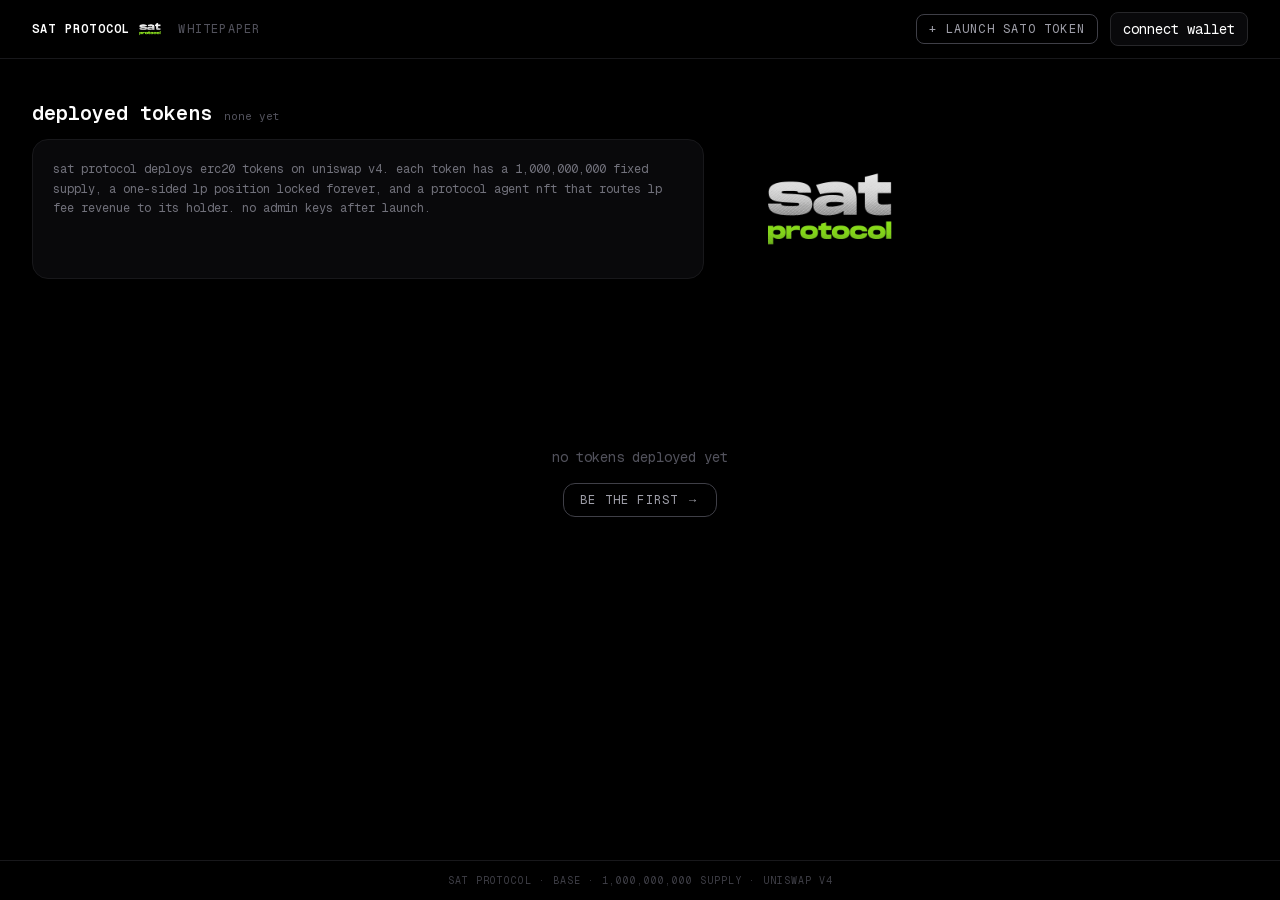
==== index.html @ d6f8514b "intialize repo" ====
<!DOCTYPE html><html lang="en" class="geist_a71539c9-module__T19VSG__variable geist_mono_8d43a2aa-module__8Li5zG__variable antialiased"><head><meta charSet="utf-8"/><meta name="viewport" content="width=device-width, initial-scale=1"/><link rel="preload" href="/_next/static/media/797e433ab948586e-s.p.09zddjkbdep5a.woff2" as="font" crossorigin="" type="font/woff2"/><link rel="preload" href="/_next/static/media/caa3a2e1cccd8315-s.p.09~u27dqhyhd6.woff2" as="font" crossorigin="" type="font/woff2"/><link rel="preload" as="image" href="/logo.png"/><link rel="stylesheet" href="/_next/static/chunks/00cr-03pfmx8_.css" data-precedence="next"/><link rel="preload" as="script" fetchPriority="low" href="/_next/static/chunks/0d5obh_jtdov6.js"/><script src="/_next/static/chunks/10fi09my9mp_..js" async=""></script><script src="/_next/static/chunks/0097qk6hpc7zs.js" async=""></script><script src="/_next/static/chunks/0xnfchwvkl~uw.js" async=""></script><script src="/_next/static/chunks/0l.kx8mk.-zxi.js" async=""></script><script src="/_next/static/chunks/turbopack-0c70luie7-__b.js" async=""></script><script src="/_next/static/chunks/00knzl12jo7r2.js" async=""></script><script src="/_next/static/chunks/0ihd4t7d.6x~3.js" async=""></script><script src="/_next/static/chunks/148ae4cjba01u.js" async=""></script><script src="/_next/static/chunks/0r4pxdzy2ql_x.js" async=""></script><script src="/_next/static/chunks/16qd167umziww.js" async=""></script><script src="/_next/static/chunks/0urlgjj7appyq.js" async=""></script><script src="/_next/static/chunks/14dokw5ca038z.js" async=""></script><script src="/_next/static/chunks/0jt8v4dzic.~~.js" async=""></script><script src="/_next/static/chunks/0upo-z4tytvgp.js" async=""></script><script src="/_next/static/chunks/03sc2y78o_.57.js" async=""></script><script src="/_next/static/chunks/17jozh~a58ubb.js" async=""></script><script src="/_next/static/chunks/0i6aqolishiix.js" async=""></script><meta name="next-size-adjust" content=""/><title>Sat Protocol</title><meta name="description" content="deploy sato tokens · Base"/><meta property="og:title" content="Sat Protocol"/><meta property="og:description" content="deploy sato tokens · Base"/><meta property="og:image" content="http://localhost:3000/banner.jpg"/><meta property="og:image:width" content="1270"/><meta property="og:image:height" content="630"/><meta name="twitter:card" content="summary_large_image"/><meta name="twitter:title" content="Sat Protocol"/><meta name="twitter:description" content="deploy sato tokens · Base"/><meta name="twitter:image" content="http://localhost:3000/banner.jpg"/><script src="/_next/static/chunks/03~yq9q893hmn.js" noModule=""></script></head><body class="min-h-full flex flex-col"><div hidden=""><!--$--><!--/$--></div><div data-rk=""><style>[data-rk]{--rk-blurs-modalOverlay:blur(0px);--rk-fonts-body:-apple-system, BlinkMacSystemFont, "Segoe UI", Roboto, Helvetica, Arial, sans-serif, "Apple Color Emoji", "Segoe UI Emoji", "Segoe UI Symbol";--rk-radii-actionButton:10px;--rk-radii-connectButton:8px;--rk-radii-menuButton:8px;--rk-radii-modal:16px;--rk-radii-modalMobile:18px;--rk-colors-accentColor:#fff;--rk-colors-accentColorForeground:#000;--rk-colors-actionButtonBorder:rgba(255, 255, 255, 0.04);--rk-colors-actionButtonBorderMobile:rgba(255, 255, 255, 0.08);--rk-colors-actionButtonSecondaryBackground:rgba(255, 255, 255, 0.08);--rk-colors-closeButton:rgba(224, 232, 255, 0.6);--rk-colors-closeButtonBackground:rgba(255, 255, 255, 0.08);--rk-colors-connectButtonBackground:#1A1B1F;--rk-colors-connectButtonBackgroundError:#FF494A;--rk-colors-connectButtonInnerBackground:linear-gradient(0deg, rgba(255, 255, 255, 0.075), rgba(255, 255, 255, 0.15));--rk-colors-connectButtonText:#FFF;--rk-colors-connectButtonTextError:#FFF;--rk-colors-connectionIndicator:#30E000;--rk-colors-downloadBottomCardBackground:linear-gradient(126deg, rgba(0, 0, 0, 0) 9.49%, rgba(120, 120, 120, 0.2) 71.04%), #1A1B1F;--rk-colors-downloadTopCardBackground:linear-gradient(126deg, rgba(120, 120, 120, 0.2) 9.49%, rgba(0, 0, 0, 0) 71.04%), #1A1B1F;--rk-colors-error:#FF494A;--rk-colors-generalBorder:rgba(255, 255, 255, 0.08);--rk-colors-generalBorderDim:rgba(255, 255, 255, 0.04);--rk-colors-menuItemBackground:rgba(224, 232, 255, 0.1);--rk-colors-modalBackdrop:rgba(0, 0, 0, 0.5);--rk-colors-modalBackground:#1A1B1F;--rk-colors-modalBorder:rgba(255, 255, 255, 0.08);--rk-colors-modalText:#FFF;--rk-colors-modalTextDim:rgba(224, 232, 255, 0.3);--rk-colors-modalTextSecondary:rgba(255, 255, 255, 0.6);--rk-colors-profileAction:rgba(224, 232, 255, 0.1);--rk-colors-profileActionHover:rgba(224, 232, 255, 0.2);--rk-colors-profileForeground:rgba(224, 232, 255, 0.05);--rk-colors-selectedOptionBorder:rgba(224, 232, 255, 0.1);--rk-colors-standby:#FFD641;--rk-shadows-connectButton:0px 4px 12px rgba(0, 0, 0, 0.1);--rk-shadows-dialog:0px 8px 32px rgba(0, 0, 0, 0.32);--rk-shadows-profileDetailsAction:0px 2px 6px rgba(37, 41, 46, 0.04);--rk-shadows-selectedOption:0px 2px 6px rgba(0, 0, 0, 0.24);--rk-shadows-selectedWallet:0px 2px 6px rgba(0, 0, 0, 0.24);--rk-shadows-walletLogo:0px 2px 16px rgba(0, 0, 0, 0.16);}</style><header class="sticky top-0 z-40 border-b border-zinc-900 bg-black/80 backdrop-blur"><div class="mx-auto flex w-full max-w-[1400px] items-center justify-between gap-4 py-3 px-4 sm:px-8"><div class="flex items-center gap-4"><a class="flex items-center gap-2 group" href="/"><span class="font-mono text-xs font-semibold tracking-widest text-white uppercase">Sat Protocol</span><img alt="" width="24" height="24" decoding="async" data-nimg="1" class="rounded-sm" style="color:transparent" src="/logo.png"/></a><a class="font-mono text-xs uppercase tracking-widest text-zinc-600 hover:text-zinc-300 transition-colors hidden sm:block" href="/whitepaper/">whitepaper</a></div><div class="flex items-center gap-3"><a class="font-mono text-xs uppercase tracking-widest border border-zinc-700 px-3 py-1.5 rounded-lg hover:border-zinc-500 hover:text-white text-zinc-400 transition-colors hidden sm:block" href="/launch/">+ launch sato token</a><div class="hidden sm:block"><div class="shrink-0" aria-hidden="true" style="opacity:0;pointer-events:none;user-select:none"><button type="button" class="border border-zinc-800 bg-zinc-950 hover:bg-zinc-900 text-sm font-mono px-3 py-1.5 rounded-lg transition-colors cursor-pointer">connect wallet</button></div></div></div></div></header><main class="flex-1 pb-20 sm:pb-10"><div class="max-w-[1400px] mx-auto px-4 sm:px-8 py-10"><div class="mb-10"><div class="flex items-baseline gap-3 mb-3"><h1 class="font-mono text-xl text-white font-semibold">deployed tokens</h1><span class="font-mono text-[11px] text-zinc-600">none yet</span></div><div class="flex items-stretch gap-6"><div class="border border-zinc-900 rounded-2xl bg-zinc-950 p-5 max-w-2xl flex-1"><p class="font-mono text-xs text-zinc-500 leading-relaxed">sat protocol deploys erc20 tokens on uniswap v4. each token has a 1,000,000,000 fixed supply, a one-sided lp position locked forever, and a protocol agent nft that routes lp fee revenue to its holder. no admin keys after launch.</p></div><div class="hidden sm:flex items-center justify-center px-8"><img alt="Sat Protocol" loading="lazy" width="140" height="140" decoding="async" data-nimg="1" class="rounded-xl opacity-90" style="color:transparent" src="/logo.png"/></div></div></div><div class="flex flex-col items-center justify-center py-32 gap-4"><p class="font-mono text-zinc-600 text-sm">no tokens deployed yet</p><a class="font-mono text-xs uppercase tracking-widest border border-zinc-700 px-4 py-2 rounded-xl hover:border-zinc-500 text-zinc-400 hover:text-white transition-colors" href="/launch/">be the first →</a></div></div><!--$--><!--/$--></main><footer class="hidden sm:block fixed bottom-0 inset-x-0 z-40 border-t border-zinc-900 bg-black/80 backdrop-blur py-3 text-center"><p class="font-mono text-[10px] text-zinc-700 uppercase tracking-widest">Sat Protocol<!-- --> · <!-- -->Base<!-- --> · 1,000,000,000 supply · uniswap v4</p></footer><div class="sm:hidden fixed bottom-0 inset-x-0 z-40 border-t border-zinc-900 bg-black/90 backdrop-blur px-4 py-3 flex items-center gap-3"><a class="flex-1 text-center font-mono text-xs uppercase tracking-widest border border-zinc-700 px-3 py-2.5 rounded-xl hover:border-zinc-500 text-zinc-400 hover:text-white transition-colors" href="/launch/">+ launch sato token</a><div class="shrink-0"><div class="shrink-0" aria-hidden="true" style="opacity:0;pointer-events:none;user-select:none"><button type="button" class="border border-zinc-800 bg-zinc-950 hover:bg-zinc-900 text-sm font-mono px-3 py-1.5 rounded-lg transition-colors cursor-pointer">connect wallet</button></div></div></div></div><script src="/_next/static/chunks/0d5obh_jtdov6.js" id="_R_" async=""></script><script>(self.__next_f=self.__next_f||[]).push([0])</script><script>self.__next_f.push([1,"1:\"$Sreact.fragment\"\n2:I[29282,[\"/_next/static/chunks/00knzl12jo7r2.js\",\"/_next/static/chunks/0ihd4t7d.6x~3.js\",\"/_next/static/chunks/148ae4cjba01u.js\",\"/_next/static/chunks/0r4pxdzy2ql_x.js\",\"/_next/static/chunks/16qd167umziww.js\",\"/_next/static/chunks/0urlgjj7appyq.js\",\"/_next/static/chunks/14dokw5ca038z.js\",\"/_next/static/chunks/0jt8v4dzic.~~.js\",\"/_next/static/chunks/0upo-z4tytvgp.js\",\"/_next/static/chunks/03sc2y78o_.57.js\",\"/_next/static/chunks/17jozh~a58ubb.js\"],\"Providers\"]\n3:I[981218,[\"/_next/static/chunks/00knzl12jo7r2.js\",\"/_next/static/chunks/0ihd4t7d.6x~3.js\",\"/_next/static/chunks/148ae4cjba01u.js\",\"/_next/static/chunks/0r4pxdzy2ql_x.js\",\"/_next/static/chunks/16qd167umziww.js\",\"/_next/static/chunks/0urlgjj7appyq.js\",\"/_next/static/chunks/14dokw5ca038z.js\",\"/_next/static/chunks/0jt8v4dzic.~~.js\",\"/_next/static/chunks/0upo-z4tytvgp.js\",\"/_next/static/chunks/03sc2y78o_.57.js\",\"/_next/static/chunks/17jozh~a58ubb.js\"],\"\"]\n4:I[757919,[\"/_next/static/chunks/00knzl12jo7r2.js\",\"/_next/static/chunks/0ihd4t7d.6x~3.js\",\"/_next/static/chunks/148ae4cjba01u.js\",\"/_next/static/chunks/0r4pxdzy2ql_x.js\",\"/_next/static/chunks/16qd167umziww.js\",\"/_next/static/chunks/0urlgjj7appyq.js\",\"/_next/static/chunks/14dokw5ca038z.js\",\"/_next/static/chunks/0jt8v4dzic.~~.js\",\"/_next/static/chunks/0upo-z4tytvgp.js\",\"/_next/static/chunks/03sc2y78o_.57.js\",\"/_next/static/chunks/17jozh~a58ubb.js\"],\"Image\"]\n5:I[174914,[\"/_next/static/chunks/00knzl12jo7r2.js\",\"/_next/static/chunks/0ihd4t7d.6x~3.js\",\"/_next/static/chunks/148ae4cjba01u.js\",\"/_next/static/chunks/0r4pxdzy2ql_x.js\",\"/_next/static/chunks/16qd167umziww.js\",\"/_next/static/chunks/0urlgjj7appyq.js\",\"/_next/static/chunks/14dokw5ca038z.js\",\"/_next/static/chunks/0jt8v4dzic.~~.js\",\"/_next/static/chunks/0upo-z4tytvgp.js\",\"/_next/static/chunks/03sc2y78o_.57.js\",\"/_next/static/chunks/17jozh~a58ubb.js\"],\"default\"]\n6:I[238112,[\"/_next/static/chunks/00knzl12jo7r2.js\",\"/_next/static/chunks/0ihd4t7d.6x~3.js\",\"/_next/static/chunks/148ae4cjba01u.js\",\"/_next/static/chunks/0r4pxdzy2ql_x.js\",\"/_next/static/chunks/16qd167umziww.js\",\"/_next/static/chunks/0urlgjj7appyq.js\",\"/_next/static/chunks/14dokw5ca038z.js\",\"/_next/static/chunks/0jt8v4dzic.~~.js\",\"/_next/static/chunks/0upo-z4tytvgp.js\",\"/_next/static/chunks/03sc2y78o_.57.js\",\"/_next/static/chunks/17jozh~a58ubb.js\"],\"default\"]\n7:I[599517,[\"/_next/static/chunks/00knzl12jo7r2.js\",\"/_next/static/chunks/0ihd4t7d.6x~3.js\",\"/_next/static/chunks/148ae4cjba01u.js\",\"/_next/static/chunks/0r4pxdzy2ql_x.js\",\"/_next/static/chunks/16qd167umziww.js\",\"/_next/static/chunks/0urlgjj7appyq.js\",\"/_next/static/chunks/14dokw5ca038z.js\",\"/_next/static/chunks/0jt8v4dzic.~~.js\",\"/_next/static/chunks/0upo-z4tytvgp.js\",\"/_next/static/chunks/03sc2y78o_.57.js\",\"/_next/static/chunks/17jozh~a58ubb.js\"],\"default\"]\nb:I[940066,[\"/_next/static/chunks/00knzl12jo7r2.js\",\"/_next/static/chunks/0ihd4t7d.6x~3.js\",\"/_next/static/chunks/148ae4cjba01u.js\",\"/_next/static/chunks/0r4pxdzy2ql_x.js\",\"/_next/static/chunks/16qd167umziww.js\",\"/_next/static/chunks/0urlgjj7appyq.js\",\"/_next/static/chunks/14dokw5ca038z.js\",\"/_next/static/chunks/0jt8v4dzic.~~.js\",\"/_next/static/chunks/0upo-z4tytvgp.js\",\"/_next/static/chunks/03sc2y78o_.57.js\",\"/_next/static/chunks/17jozh~a58ubb.js\"],\"default\",1]\n:HL[\"/_next/static/chunks/00cr-03pfmx8_.css\",\"style\"]\n:HL[\"/_next/static/media/797e433ab948586e-s.p.09zddjkbdep5a.woff2\",\"font\",{\"crossOrigin\":\"\",\"type\":\"font/woff2\"}]\n:HL[\"/_next/static/media/caa3a2e1cccd8315-s.p.09~u27dqhyhd6.woff2\",\"font\",{\"crossOrigin\":\"\",\"type\":\"font/woff2\"}]\n"])</script><script>self.__next_f.push([1,"0:{\"P\":null,\"c\":[\"\",\"\"],\"q\":\"\",\"i\":false,\"f\":[[[\"\",{\"children\":[\"__PAGE__\",{}]},\"$undefined\",\"$undefined\",16],[[\"$\",\"$1\",\"c\",{\"children\":[[[\"$\",\"link\",\"0\",{\"rel\":\"stylesheet\",\"href\":\"/_next/static/chunks/00cr-03pfmx8_.css\",\"precedence\":\"next\",\"crossOrigin\":\"$undefined\",\"nonce\":\"$undefined\"}],[\"$\",\"script\",\"script-0\",{\"src\":\"/_next/static/chunks/00knzl12jo7r2.js\",\"async\":true,\"nonce\":\"$undefined\"}],[\"$\",\"script\",\"script-1\",{\"src\":\"/_next/static/chunks/0ihd4t7d.6x~3.js\",\"async\":true,\"nonce\":\"$undefined\"}],[\"$\",\"script\",\"script-2\",{\"src\":\"/_next/static/chunks/148ae4cjba01u.js\",\"async\":true,\"nonce\":\"$undefined\"}],[\"$\",\"script\",\"script-3\",{\"src\":\"/_next/static/chunks/0r4pxdzy2ql_x.js\",\"async\":true,\"nonce\":\"$undefined\"}],[\"$\",\"script\",\"script-4\",{\"src\":\"/_next/static/chunks/16qd167umziww.js\",\"async\":true,\"nonce\":\"$undefined\"}],[\"$\",\"script\",\"script-5\",{\"src\":\"/_next/static/chunks/0urlgjj7appyq.js\",\"async\":true,\"nonce\":\"$undefined\"}],[\"$\",\"script\",\"script-6\",{\"src\":\"/_next/static/chunks/14dokw5ca038z.js\",\"async\":true,\"nonce\":\"$undefined\"}],[\"$\",\"script\",\"script-7\",{\"src\":\"/_next/static/chunks/0jt8v4dzic.~~.js\",\"async\":true,\"nonce\":\"$undefined\"}],[\"$\",\"script\",\"script-8\",{\"src\":\"/_next/static/chunks/0upo-z4tytvgp.js\",\"async\":true,\"nonce\":\"$undefined\"}],[\"$\",\"script\",\"script-9\",{\"src\":\"/_next/static/chunks/03sc2y78o_.57.js\",\"async\":true,\"nonce\":\"$undefined\"}],[\"$\",\"script\",\"script-10\",{\"src\":\"/_next/static/chunks/17jozh~a58ubb.js\",\"async\":true,\"nonce\":\"$undefined\"}]],[\"$\",\"html\",null,{\"lang\":\"en\",\"className\":\"geist_a71539c9-module__T19VSG__variable geist_mono_8d43a2aa-module__8Li5zG__variable antialiased\",\"children\":[\"$\",\"body\",null,{\"className\":\"min-h-full flex flex-col\",\"children\":[\"$\",\"$L2\",null,{\"children\":[[\"$\",\"header\",null,{\"className\":\"sticky top-0 z-40 border-b border-zinc-900 bg-black/80 backdrop-blur\",\"children\":[\"$\",\"div\",null,{\"className\":\"mx-auto flex w-full max-w-[1400px] items-center justify-between gap-4 py-3 px-4 sm:px-8\",\"children\":[[\"$\",\"div\",null,{\"className\":\"flex items-center gap-4\",\"children\":[[\"$\",\"$L3\",null,{\"href\":\"/\",\"className\":\"flex items-center gap-2 group\",\"children\":[[\"$\",\"span\",null,{\"className\":\"font-mono text-xs font-semibold tracking-widest text-white uppercase\",\"children\":\"Sat Protocol\"}],[\"$\",\"$L4\",null,{\"src\":\"/logo.png\",\"alt\":\"\",\"width\":24,\"height\":24,\"priority\":true,\"className\":\"rounded-sm\"}]]}],[\"$\",\"$L3\",null,{\"href\":\"/whitepaper\",\"className\":\"font-mono text-xs uppercase tracking-widest text-zinc-600 hover:text-zinc-300 transition-colors hidden sm:block\",\"children\":\"whitepaper\"}]]}],[\"$\",\"div\",null,{\"className\":\"flex items-center gap-3\",\"children\":[[\"$\",\"$L3\",null,{\"href\":\"/launch\",\"className\":\"font-mono text-xs uppercase tracking-widest border border-zinc-700 px-3 py-1.5 rounded-lg hover:border-zinc-500 hover:text-white text-zinc-400 transition-colors hidden sm:block\",\"children\":\"+ launch sato token\"}],[\"$\",\"div\",null,{\"className\":\"hidden sm:block\",\"children\":[\"$\",\"$L5\",null,{}]}]]}]]}]}],[\"$\",\"main\",null,{\"className\":\"flex-1 pb-20 sm:pb-10\",\"children\":[\"$\",\"$L6\",null,{\"parallelRouterKey\":\"children\",\"error\":\"$undefined\",\"errorStyles\":\"$undefined\",\"errorScripts\":\"$undefined\",\"template\":[\"$\",\"$L7\",null,{}],\"templateStyles\":\"$undefined\",\"templateScripts\":\"$undefined\",\"notFound\":[[[\"$\",\"title\",null,{\"children\":\"404: This page could not be found.\"}],[\"$\",\"div\",null,{\"style\":{\"fontFamily\":\"system-ui,\\\"Segoe UI\\\",Roboto,Helvetica,Arial,sans-serif,\\\"Apple Color Emoji\\\",\\\"Segoe UI Emoji\\\"\",\"height\":\"100vh\",\"textAlign\":\"center\",\"display\":\"flex\",\"flexDirection\":\"column\",\"alignItems\":\"center\",\"justifyContent\":\"center\"},\"children\":[\"$\",\"div\",null,{\"children\":[[\"$\",\"style\",null,{\"dangerouslySetInnerHTML\":{\"__html\":\"body{color:#000;background:#fff;margin:0}.next-error-h1{border-right:1px solid rgba(0,0,0,.3)}@media (prefers-color-scheme:dark){body{color:#fff;background:#000}.next-error-h1{border-right:1px solid rgba(255,255,255,.3)}}\"}}],[\"$\",\"h1\",null,{\"className\":\"next-error-h1\",\"style\":{\"display\":\"inline-block\",\"margin\":\"0 20px 0 0\",\"padding\":\"0 23px 0 0\",\"fontSize\":24,\"fontWeight\":500,\"verticalAlign\":\"top\",\"lineHeight\":\"49px\"},\"children\":404}],[\"$\",\"div\",null,{\"style\":{\"display\":\"inline-block\"},\"children\":[\"$\",\"h2\",null,{\"style\":{\"fontSize\":14,\"fontWeight\":400,\"lineHeight\":\"49px\",\"margin\":0},\"children\":\"This page could not be found.\"}]}]]}]}]],[]],\"forbidden\":\"$undefined\",\"unauthorized\":\"$undefined\"}]}],[\"$\",\"footer\",null,{\"className\":\"hidden sm:block fixed bottom-0 inset-x-0 z-40 border-t border-zinc-900 bg-black/80 backdrop-blur py-3 text-center\",\"children\":[\"$\",\"p\",null,{\"className\":\"font-mono text-[10px] text-zinc-700 uppercase tracking-widest\",\"children\":[\"Sat Protocol\",\" · \",\"Base\",\" · 1,000,000,000 supply · uniswap v4\"]}]}],\"$L8\"]}]}]}]]}],{\"children\":[\"$L9\",{},null,false,null]},null,false,null],\"$La\",false]],\"m\":\"$undefined\",\"G\":[\"$b\",[\"$Lc\"]],\"S\":true,\"h\":null,\"s\":\"$undefined\",\"l\":\"$undefined\",\"p\":\"$undefined\",\"d\":\"$undefined\",\"b\":\"bT8to9umymgxFrHeqk5P-\"}\n"])</script><script>self.__next_f.push([1,"d:I[154507,[\"/_next/static/chunks/00knzl12jo7r2.js\",\"/_next/static/chunks/0ihd4t7d.6x~3.js\",\"/_next/static/chunks/148ae4cjba01u.js\",\"/_next/static/chunks/0r4pxdzy2ql_x.js\",\"/_next/static/chunks/16qd167umziww.js\",\"/_next/static/chunks/0urlgjj7appyq.js\",\"/_next/static/chunks/14dokw5ca038z.js\",\"/_next/static/chunks/0jt8v4dzic.~~.js\",\"/_next/static/chunks/0upo-z4tytvgp.js\",\"/_next/static/chunks/03sc2y78o_.57.js\",\"/_next/static/chunks/17jozh~a58ubb.js\"],\"ClientPageRoot\"]\ne:I[347549,[\"/_next/static/chunks/00knzl12jo7r2.js\",\"/_next/static/chunks/0ihd4t7d.6x~3.js\",\"/_next/static/chunks/148ae4cjba01u.js\",\"/_next/static/chunks/0r4pxdzy2ql_x.js\",\"/_next/static/chunks/16qd167umziww.js\",\"/_next/static/chunks/0urlgjj7appyq.js\",\"/_next/static/chunks/14dokw5ca038z.js\",\"/_next/static/chunks/0jt8v4dzic.~~.js\",\"/_next/static/chunks/0upo-z4tytvgp.js\",\"/_next/static/chunks/03sc2y78o_.57.js\",\"/_next/static/chunks/17jozh~a58ubb.js\",\"/_next/static/chunks/0i6aqolishiix.js\"],\"default\"]\n11:I[17891,[\"/_next/static/chunks/00knzl12jo7r2.js\",\"/_next/static/chunks/0ihd4t7d.6x~3.js\",\"/_next/static/chunks/148ae4cjba01u.js\",\"/_next/static/chunks/0r4pxdzy2ql_x.js\",\"/_next/static/chunks/16qd167umziww.js\",\"/_next/static/chunks/0urlgjj7appyq.js\",\"/_next/static/chunks/14dokw5ca038z.js\",\"/_next/static/chunks/0jt8v4dzic.~~.js\",\"/_next/static/chunks/0upo-z4tytvgp.js\",\"/_next/static/chunks/03sc2y78o_.57.js\",\"/_next/static/chunks/17jozh~a58ubb.js\"],\"OutletBoundary\"]\n12:\"$Sreact.suspense\"\n14:I[17891,[\"/_next/static/chunks/00knzl12jo7r2.js\",\"/_next/static/chunks/0ihd4t7d.6x~3.js\",\"/_next/static/chunks/148ae4cjba01u.js\",\"/_next/static/chunks/0r4pxdzy2ql_x.js\",\"/_next/static/chunks/16qd167umziww.js\",\"/_next/static/chunks/0urlgjj7appyq.js\",\"/_next/static/chunks/14dokw5ca038z.js\",\"/_next/static/chunks/0jt8v4dzic.~~.js\",\"/_next/static/chunks/0upo-z4tytvgp.js\",\"/_next/static/chunks/03sc2y78o_.57.js\",\"/_next/static/chunks/17jozh~a58ubb.js\"],\"ViewportBoundary\"]\n16:I[17891,[\"/_next/static/chunks/00knzl12jo7r2.js\",\"/_next/static/chunks/0ihd4t7d.6x~3.js\",\"/_next/static/chunks/148ae4cjba01u.js\",\"/_next/static/chunks/0r4pxdzy2ql_x.js\",\"/_next/static/chunks/16qd167umziww.js\",\"/_next/static/chunks/0urlgjj7appyq.js\",\"/_next/static/chunks/14dokw5ca038z.js\",\"/_next/static/chunks/0jt8v4dzic.~~.js\",\"/_next/static/chunks/0upo-z4tytvgp.js\",\"/_next/static/chunks/03sc2y78o_.57.js\",\"/_next/static/chunks/17jozh~a58ubb.js\"],\"MetadataBoundary\"]\n8:[\"$\",\"div\",null,{\"className\":\"sm:hidden fixed bottom-0 inset-x-0 z-40 border-t border-zinc-900 bg-black/90 backdrop-blur px-4 py-3 flex items-center gap-3\",\"children\":[[\"$\",\"$L3\",null,{\"href\":\"/launch\",\"className\":\"flex-1 text-center font-mono text-xs uppercase tracking-widest border border-zinc-700 px-3 py-2.5 rounded-xl hover:border-zinc-500 text-zinc-400 hover:text-white transition-colors\",\"children\":\"+ launch sato token\"}],[\"$\",\"div\",null,{\"className\":\"shrink-0\",\"children\":[\"$\",\"$L5\",null,{}]}]]}]\n9:[\"$\",\"$1\",\"c\",{\"children\":[[\"$\",\"$Ld\",null,{\"Component\":\"$e\",\"serverProvidedParams\":{\"searchParams\":{},\"params\":{},\"promises\":[\"$@f\",\"$@10\"]}}],[[\"$\",\"script\",\"script-0\",{\"src\":\"/_next/static/chunks/0i6aqolishiix.js\",\"async\":true,\"nonce\":\"$undefined\"}]],[\"$\",\"$L11\",null,{\"children\":[\"$\",\"$12\",null,{\"name\":\"Next.MetadataOutlet\",\"children\":\"$@13\"}]}]]}]\na:[\"$\",\"$1\",\"h\",{\"children\":[null,[\"$\",\"$L14\",null,{\"children\":\"$L15\"}],[\"$\",\"div\",null,{\"hidden\":true,\"children\":[\"$\",\"$L16\",null,{\"children\":[\"$\",\"$12\",null,{\"name\":\"Next.Metadata\",\"children\":\"$L17\"}]}]}],[\"$\",\"meta\",null,{\"name\":\"next-size-adjust\",\"content\":\"\"}]]}]\nc:[\"$\",\"link\",\"0\",{\"rel\":\"stylesheet\",\"href\":\"/_next/static/chunks/00cr-03pfmx8_.css\",\"precedence\":\"next\",\"crossOrigin\":\"$undefined\",\"nonce\":\"$undefined\"}]\n"])</script><script>self.__next_f.push([1,"f:{}\n10:\"$9:props:children:0:props:serverProvidedParams:params\"\n"])</script><script>self.__next_f.push([1,"15:[[\"$\",\"meta\",\"0\",{\"charSet\":\"utf-8\"}],[\"$\",\"meta\",\"1\",{\"name\":\"viewport\",\"content\":\"width=device-width, initial-scale=1\"}]]\n"])</script><script>self.__next_f.push([1,"13:null\n17:[[\"$\",\"title\",\"0\",{\"children\":\"Sat Protocol\"}],[\"$\",\"meta\",\"1\",{\"name\":\"description\",\"content\":\"deploy sato tokens · Base\"}],[\"$\",\"meta\",\"2\",{\"property\":\"og:title\",\"content\":\"Sat Protocol\"}],[\"$\",\"meta\",\"3\",{\"property\":\"og:description\",\"content\":\"deploy sato tokens · Base\"}],[\"$\",\"meta\",\"4\",{\"property\":\"og:image\",\"content\":\"http://localhost:3000/banner.jpg\"}],[\"$\",\"meta\",\"5\",{\"property\":\"og:image:width\",\"content\":\"1270\"}],[\"$\",\"meta\",\"6\",{\"property\":\"og:image:height\",\"content\":\"630\"}],[\"$\",\"meta\",\"7\",{\"name\":\"twitter:card\",\"content\":\"summary_large_image\"}],[\"$\",\"meta\",\"8\",{\"name\":\"twitter:title\",\"content\":\"Sat Protocol\"}],[\"$\",\"meta\",\"9\",{\"name\":\"twitter:description\",\"content\":\"deploy sato tokens · Base\"}],[\"$\",\"meta\",\"10\",{\"name\":\"twitter:image\",\"content\":\"http://localhost:3000/banner.jpg\"}]]\n"])</script></body></html>
---- _next/static/chunks/00cr-03pfmx8_.css ----
@font-face{font-family:Geist;font-style:normal;font-weight:100 900;font-display:swap;src:url(../media/fef07dbb0973bf53-s.12tyk43_3sh9u.woff2)format("woff2");unicode-range:U+460-52F,U+1C80-1C8A,U+20B4,U+2DE0-2DFF,U+A640-A69F,U+FE2E-FE2F}@font-face{font-family:Geist;font-style:normal;font-weight:100 900;font-display:swap;src:url(../media/8a480f0b521d4e75-s.0jzbimsg8vl84.woff2)format("woff2");unicode-range:U+301,U+400-45F,U+490-491,U+4B0-4B1,U+2116}@font-face{font-family:Geist;font-style:normal;font-weight:100 900;font-display:swap;src:url(../media/53b9e256198e5412-s.0-wfv7uh4i7h9.woff2)format("woff2");unicode-range:U+102-103,U+110-111,U+128-129,U+168-169,U+1A0-1A1,U+1AF-1B0,U+300-301,U+303-304,U+308-309,U+323,U+329,U+1EA0-1EF9,U+20AB}@font-face{font-family:Geist;font-style:normal;font-weight:100 900;font-display:swap;src:url(../media/7178b3e590c64307-s.0nx0ww8fni_q3.woff2)format("woff2");unicode-range:U+100-2BA,U+2BD-2C5,U+2C7-2CC,U+2CE-2D7,U+2DD-2FF,U+304,U+308,U+329,U+1D00-1DBF,U+1E00-1E9F,U+1EF2-1EFF,U+2020,U+20A0-20AB,U+20AD-20C0,U+2113,U+2C60-2C7F,U+A720-A7FF}@font-face{font-family:Geist;font-style:normal;font-weight:100 900;font-display:swap;src:url(../media/caa3a2e1cccd8315-s.p.09~u27dqhyhd6.woff2)format("woff2");unicode-range:U+??,U+131,U+152-153,U+2BB-2BC,U+2C6,U+2DA,U+2DC,U+304,U+308,U+329,U+2000-206F,U+20AC,U+2122,U+2191,U+2193,U+2212,U+2215,U+FEFF,U+FFFD}@font-face{font-family:Geist Fallback;src:local(Arial);ascent-override:95.94%;descent-override:28.16%;line-gap-override:0.0%;size-adjust:104.76%}.geist_a71539c9-module__T19VSG__className{font-family:Geist,Geist Fallback;font-style:normal}.geist_a71539c9-module__T19VSG__variable{--font-geist-sans:"Geist", "Geist Fallback"}
@font-face{font-family:Geist Mono;font-style:normal;font-weight:100 900;font-display:swap;src:url(../media/5ce348bf30bf5439-s.0ee55_hj9qcer.woff2)format("woff2");unicode-range:U+460-52F,U+1C80-1C8A,U+20B4,U+2DE0-2DFF,U+A640-A69F,U+FE2E-FE2F}@font-face{font-family:Geist Mono;font-style:normal;font-weight:100 900;font-display:swap;src:url(../media/4fa387ec64143e14-s.0.qu-9752pffj.woff2)format("woff2");unicode-range:U+301,U+400-45F,U+490-491,U+4B0-4B1,U+2116}@font-face{font-family:Geist Mono;font-style:normal;font-weight:100 900;font-display:swap;src:url(../media/6306c77e7c8268e4-s.0mao5jbfbduzp.woff2)format("woff2");unicode-range:U+2000-2001,U+2004-2008,U+200A,U+23B8-23BD,U+2500-259F}@font-face{font-family:Geist Mono;font-style:normal;font-weight:100 900;font-display:swap;src:url(../media/7d817b4c03b0c5f1-s.0uzt.a6d44yda.woff2)format("woff2");unicode-range:U+102-103,U+110-111,U+128-129,U+168-169,U+1A0-1A1,U+1AF-1B0,U+300-301,U+303-304,U+308-309,U+323,U+329,U+1EA0-1EF9,U+20AB}@font-face{font-family:Geist Mono;font-style:normal;font-weight:100 900;font-display:swap;src:url(../media/bbc41e54d2fcbd21-s.0mvwgmnhv29no.woff2)format("woff2");unicode-range:U+100-2BA,U+2BD-2C5,U+2C7-2CC,U+2CE-2D7,U+2DD-2FF,U+304,U+308,U+329,U+1D00-1DBF,U+1E00-1E9F,U+1EF2-1EFF,U+2020,U+20A0-20AB,U+20AD-20C0,U+2113,U+2C60-2C7F,U+A720-A7FF}@font-face{font-family:Geist Mono;font-style:normal;font-weight:100 900;font-display:swap;src:url(../media/797e433ab948586e-s.p.09zddjkbdep5a.woff2)format("woff2");unicode-range:U+??,U+131,U+152-153,U+2BB-2BC,U+2C6,U+2DA,U+2DC,U+304,U+308,U+329,U+2000-206F,U+20AC,U+2122,U+2191,U+2193,U+2212,U+2215,U+FEFF,U+FFFD}@font-face{font-family:Geist Mono Fallback;src:local(Arial);ascent-override:74.67%;descent-override:21.92%;line-gap-override:0.0%;size-adjust:134.59%}.geist_mono_8d43a2aa-module__8Li5zG__className{font-family:Geist Mono,Geist Mono Fallback;font-style:normal}.geist_mono_8d43a2aa-module__8Li5zG__variable{--font-geist-mono:"Geist Mono", "Geist Mono Fallback"}
[data-rk] .iekbcc0{box-sizing:border-box;text-align:left;vertical-align:baseline;-webkit-tap-highlight-color:transparent;border:0;margin:0;padding:0;font-size:100%;line-height:normal}[data-rk] .iekbcc1{list-style:none}[data-rk] .iekbcc2{quotes:none}[data-rk] .iekbcc2:before,[data-rk] .iekbcc2:after{content:""}[data-rk] .iekbcc3{border-collapse:collapse;border-spacing:0}[data-rk] .iekbcc4{appearance:none}[data-rk] .iekbcc5{outline:none}[data-rk] .iekbcc5::placeholder{opacity:1}[data-rk] .iekbcc6{color:inherit;background-color:#0000}[data-rk] .iekbcc7:disabled{opacity:1}[data-rk] .iekbcc7::-ms-expand{display:none}[data-rk] .iekbcc8::-ms-clear{display:none}[data-rk] .iekbcc8::-webkit-search-cancel-button{-webkit-appearance:none}[data-rk] .iekbcc9{cursor:pointer;text-align:left;background:0 0}[data-rk] .iekbcca{color:inherit;text-decoration:none}[data-rk] .ju367v0{align-items:flex-start}[data-rk] .ju367v2{align-items:flex-end}[data-rk] .ju367v4{align-items:center}[data-rk] .ju367v6{display:none}[data-rk] .ju367v8{display:block}[data-rk] .ju367va{display:flex}[data-rk] .ju367vc{display:inline}[data-rk] .ju367ve{align-self:flex-start}[data-rk] .ju367vf{align-self:flex-end}[data-rk] .ju367vg{align-self:center}[data-rk] .ju367vh{background-size:cover}[data-rk] .ju367vi{border-radius:1px}[data-rk] .ju367vj{border-radius:6px}[data-rk] .ju367vk{border-radius:10px}[data-rk] .ju367vl{border-radius:13px}[data-rk] .ju367vm{border-radius:var(--rk-radii-actionButton)}[data-rk] .ju367vn{border-radius:var(--rk-radii-connectButton)}[data-rk] .ju367vo{border-radius:var(--rk-radii-menuButton)}[data-rk] .ju367vp{border-radius:var(--rk-radii-modal)}[data-rk] .ju367vq{border-radius:var(--rk-radii-modalMobile)}[data-rk] .ju367vr{border-radius:25%}[data-rk] .ju367vs{border-radius:9999px}[data-rk] .ju367vt{border-style:solid}[data-rk] .ju367vu{border-width:0}[data-rk] .ju367vv{border-width:1px}[data-rk] .ju367vw{border-width:2px}[data-rk] .ju367vx{border-width:4px}[data-rk] .ju367vy{cursor:pointer}[data-rk] .ju367vz{cursor:none}[data-rk] .ju367v10{pointer-events:none}[data-rk] .ju367v11{pointer-events:all}[data-rk] .ju367v12{min-height:8px}[data-rk] .ju367v13{min-height:44px}[data-rk] .ju367v14{flex-direction:row}[data-rk] .ju367v15{flex-direction:column}[data-rk] .ju367v16{font-family:var(--rk-fonts-body)}[data-rk] .ju367v17{font-size:12px;line-height:18px}[data-rk] .ju367v18{font-size:13px;line-height:18px}[data-rk] .ju367v19{font-size:14px;line-height:18px}[data-rk] .ju367v1a{font-size:16px;line-height:20px}[data-rk] .ju367v1b{font-size:18px;line-height:24px}[data-rk] .ju367v1c{font-size:20px;line-height:24px}[data-rk] .ju367v1d{font-size:23px;line-height:29px}[data-rk] .ju367v1e{font-weight:400}[data-rk] .ju367v1f{font-weight:500}[data-rk] .ju367v1g{font-weight:600}[data-rk] .ju367v1h{font-weight:700}[data-rk] .ju367v1i{font-weight:800}[data-rk] .ju367v1j{gap:0}[data-rk] .ju367v1k{gap:1px}[data-rk] .ju367v1l{gap:2px}[data-rk] .ju367v1m{gap:3px}[data-rk] .ju367v1n{gap:4px}[data-rk] .ju367v1o{gap:5px}[data-rk] .ju367v1p{gap:6px}[data-rk] .ju367v1q{gap:8px}[data-rk] .ju367v1r{gap:10px}[data-rk] .ju367v1s{gap:12px}[data-rk] .ju367v1t{gap:14px}[data-rk] .ju367v1u{gap:16px}[data-rk] .ju367v1v{gap:18px}[data-rk] .ju367v1w{gap:20px}[data-rk] .ju367v1x{gap:24px}[data-rk] .ju367v1y{gap:28px}[data-rk] .ju367v1z{gap:32px}[data-rk] .ju367v20{gap:36px}[data-rk] .ju367v21{gap:44px}[data-rk] .ju367v22{gap:64px}[data-rk] .ju367v23{gap:-1px}[data-rk] .ju367v24{height:1px}[data-rk] .ju367v25{height:2px}[data-rk] .ju367v26{height:4px}[data-rk] .ju367v27{height:8px}[data-rk] .ju367v28{height:12px}[data-rk] .ju367v29{height:20px}[data-rk] .ju367v2a{height:24px}[data-rk] .ju367v2b{height:28px}[data-rk] .ju367v2c{height:30px}[data-rk] .ju367v2d{height:32px}[data-rk] .ju367v2e{height:34px}[data-rk] .ju367v2f{height:36px}[data-rk] .ju367v2g{height:40px}[data-rk] .ju367v2h{height:44px}[data-rk] .ju367v2i{height:48px}[data-rk] .ju367v2j{height:54px}[data-rk] .ju367v2k{height:60px}[data-rk] .ju367v2l{height:200px}[data-rk] .ju367v2m{height:100%}[data-rk] .ju367v2n{height:max-content}[data-rk] .ju367v2o{justify-content:flex-start}[data-rk] .ju367v2p{justify-content:flex-end}[data-rk] .ju367v2q{justify-content:center}[data-rk] .ju367v2r{justify-content:space-between}[data-rk] .ju367v2s{justify-content:space-around}[data-rk] .ju367v2t{text-align:left}[data-rk] .ju367v2u{text-align:center}[data-rk] .ju367v2v{text-align:inherit}[data-rk] .ju367v2w{margin-bottom:0}[data-rk] .ju367v2x{margin-bottom:1px}[data-rk] .ju367v2y{margin-bottom:2px}[data-rk] .ju367v2z{margin-bottom:3px}[data-rk] .ju367v30{margin-bottom:4px}[data-rk] .ju367v31{margin-bottom:5px}[data-rk] .ju367v32{margin-bottom:6px}[data-rk] .ju367v33{margin-bottom:8px}[data-rk] .ju367v34{margin-bottom:10px}[data-rk] .ju367v35{margin-bottom:12px}[data-rk] .ju367v36{margin-bottom:14px}[data-rk] .ju367v37{margin-bottom:16px}[data-rk] .ju367v38{margin-bottom:18px}[data-rk] .ju367v39{margin-bottom:20px}[data-rk] .ju367v3a{margin-bottom:24px}[data-rk] .ju367v3b{margin-bottom:28px}[data-rk] .ju367v3c{margin-bottom:32px}[data-rk] .ju367v3d{margin-bottom:36px}[data-rk] .ju367v3e{margin-bottom:44px}[data-rk] .ju367v3f{margin-bottom:64px}[data-rk] .ju367v3g{margin-bottom:-1px}[data-rk] .ju367v3h{margin-left:0}[data-rk] .ju367v3i{margin-left:1px}[data-rk] .ju367v3j{margin-left:2px}[data-rk] .ju367v3k{margin-left:3px}[data-rk] .ju367v3l{margin-left:4px}[data-rk] .ju367v3m{margin-left:5px}[data-rk] .ju367v3n{margin-left:6px}[data-rk] .ju367v3o{margin-left:8px}[data-rk] .ju367v3p{margin-left:10px}[data-rk] .ju367v3q{margin-left:12px}[data-rk] .ju367v3r{margin-left:14px}[data-rk] .ju367v3s{margin-left:16px}[data-rk] .ju367v3t{margin-left:18px}[data-rk] .ju367v3u{margin-left:20px}[data-rk] .ju367v3v{margin-left:24px}[data-rk] .ju367v3w{margin-left:28px}[data-rk] .ju367v3x{margin-left:32px}[data-rk] .ju367v3y{margin-left:36px}[data-rk] .ju367v3z{margin-left:44px}[data-rk] .ju367v40{margin-left:64px}[data-rk] .ju367v41{margin-left:-1px}[data-rk] .ju367v42{margin-right:0}[data-rk] .ju367v43{margin-right:1px}[data-rk] .ju367v44{margin-right:2px}[data-rk] .ju367v45{margin-right:3px}[data-rk] .ju367v46{margin-right:4px}[data-rk] .ju367v47{margin-right:5px}[data-rk] .ju367v48{margin-right:6px}[data-rk] .ju367v49{margin-right:8px}[data-rk] .ju367v4a{margin-right:10px}[data-rk] .ju367v4b{margin-right:12px}[data-rk] .ju367v4c{margin-right:14px}[data-rk] .ju367v4d{margin-right:16px}[data-rk] .ju367v4e{margin-right:18px}[data-rk] .ju367v4f{margin-right:20px}[data-rk] .ju367v4g{margin-right:24px}[data-rk] .ju367v4h{margin-right:28px}[data-rk] .ju367v4i{margin-right:32px}[data-rk] .ju367v4j{margin-right:36px}[data-rk] .ju367v4k{margin-right:44px}[data-rk] .ju367v4l{margin-right:64px}[data-rk] .ju367v4m{margin-right:-1px}[data-rk] .ju367v4n{margin-top:0}[data-rk] .ju367v4o{margin-top:1px}[data-rk] .ju367v4p{margin-top:2px}[data-rk] .ju367v4q{margin-top:3px}[data-rk] .ju367v4r{margin-top:4px}[data-rk] .ju367v4s{margin-top:5px}[data-rk] .ju367v4t{margin-top:6px}[data-rk] .ju367v4u{margin-top:8px}[data-rk] .ju367v4v{margin-top:10px}[data-rk] .ju367v4w{margin-top:12px}[data-rk] .ju367v4x{margin-top:14px}[data-rk] .ju367v4y{margin-top:16px}[data-rk] .ju367v4z{margin-top:18px}[data-rk] .ju367v50{margin-top:20px}[data-rk] .ju367v51{margin-top:24px}[data-rk] .ju367v52{margin-top:28px}[data-rk] .ju367v53{margin-top:32px}[data-rk] .ju367v54{margin-top:36px}[data-rk] .ju367v55{margin-top:44px}[data-rk] .ju367v56{margin-top:64px}[data-rk] .ju367v57{margin-top:-1px}[data-rk] .ju367v58{max-width:1px}[data-rk] .ju367v59{max-width:2px}[data-rk] .ju367v5a{max-width:4px}[data-rk] .ju367v5b{max-width:8px}[data-rk] .ju367v5c{max-width:12px}[data-rk] .ju367v5d{max-width:20px}[data-rk] .ju367v5e{max-width:24px}[data-rk] .ju367v5f{max-width:28px}[data-rk] .ju367v5g{max-width:30px}[data-rk] .ju367v5h{max-width:32px}[data-rk] .ju367v5i{max-width:34px}[data-rk] .ju367v5j{max-width:36px}[data-rk] .ju367v5k{max-width:40px}[data-rk] .ju367v5l{max-width:44px}[data-rk] .ju367v5m{max-width:48px}[data-rk] .ju367v5n{max-width:54px}[data-rk] .ju367v5o{max-width:60px}[data-rk] .ju367v5p{max-width:200px}[data-rk] .ju367v5q{max-width:100%}[data-rk] .ju367v5r{max-width:max-content}[data-rk] .ju367v5s{min-width:1px}[data-rk] .ju367v5t{min-width:2px}[data-rk] .ju367v5u{min-width:4px}[data-rk] .ju367v5v{min-width:8px}[data-rk] .ju367v5w{min-width:12px}[data-rk] .ju367v5x{min-width:20px}[data-rk] .ju367v5y{min-width:24px}[data-rk] .ju367v5z{min-width:28px}[data-rk] .ju367v60{min-width:30px}[data-rk] .ju367v61{min-width:32px}[data-rk] .ju367v62{min-width:34px}[data-rk] .ju367v63{min-width:36px}[data-rk] .ju367v64{min-width:40px}[data-rk] .ju367v65{min-width:44px}[data-rk] .ju367v66{min-width:48px}[data-rk] .ju367v67{min-width:54px}[data-rk] .ju367v68{min-width:60px}[data-rk] .ju367v69{min-width:200px}[data-rk] .ju367v6a{min-width:100%}[data-rk] .ju367v6b{min-width:max-content}[data-rk] .ju367v6c{overflow:hidden}[data-rk] .ju367v6d{padding-bottom:0}[data-rk] .ju367v6e{padding-bottom:1px}[data-rk] .ju367v6f{padding-bottom:2px}[data-rk] .ju367v6g{padding-bottom:3px}[data-rk] .ju367v6h{padding-bottom:4px}[data-rk] .ju367v6i{padding-bottom:5px}[data-rk] .ju367v6j{padding-bottom:6px}[data-rk] .ju367v6k{padding-bottom:8px}[data-rk] .ju367v6l{padding-bottom:10px}[data-rk] .ju367v6m{padding-bottom:12px}[data-rk] .ju367v6n{padding-bottom:14px}[data-rk] .ju367v6o{padding-bottom:16px}[data-rk] .ju367v6p{padding-bottom:18px}[data-rk] .ju367v6q{padding-bottom:20px}[data-rk] .ju367v6r{padding-bottom:24px}[data-rk] .ju367v6s{padding-bottom:28px}[data-rk] .ju367v6t{padding-bottom:32px}[data-rk] .ju367v6u{padding-bottom:36px}[data-rk] .ju367v6v{padding-bottom:44px}[data-rk] .ju367v6w{padding-bottom:64px}[data-rk] .ju367v6x{padding-bottom:-1px}[data-rk] .ju367v6y{padding-left:0}[data-rk] .ju367v6z{padding-left:1px}[data-rk] .ju367v70{padding-left:2px}[data-rk] .ju367v71{padding-left:3px}[data-rk] .ju367v72{padding-left:4px}[data-rk] .ju367v73{padding-left:5px}[data-rk] .ju367v74{padding-left:6px}[data-rk] .ju367v75{padding-left:8px}[data-rk] .ju367v76{padding-left:10px}[data-rk] .ju367v77{padding-left:12px}[data-rk] .ju367v78{padding-left:14px}[data-rk] .ju367v79{padding-left:16px}[data-rk] .ju367v7a{padding-left:18px}[data-rk] .ju367v7b{padding-left:20px}[data-rk] .ju367v7c{padding-left:24px}[data-rk] .ju367v7d{padding-left:28px}[data-rk] .ju367v7e{padding-left:32px}[data-rk] .ju367v7f{padding-left:36px}[data-rk] .ju367v7g{padding-left:44px}[data-rk] .ju367v7h{padding-left:64px}[data-rk] .ju367v7i{padding-left:-1px}[data-rk] .ju367v7j{padding-right:0}[data-rk] .ju367v7k{padding-right:1px}[data-rk] .ju367v7l{padding-right:2px}[data-rk] .ju367v7m{padding-right:3px}[data-rk] .ju367v7n{padding-right:4px}[data-rk] .ju367v7o{padding-right:5px}[data-rk] .ju367v7p{padding-right:6px}[data-rk] .ju367v7q{padding-right:8px}[data-rk] .ju367v7r{padding-right:10px}[data-rk] .ju367v7s{padding-right:12px}[data-rk] .ju367v7t{padding-right:14px}[data-rk] .ju367v7u{padding-right:16px}[data-rk] .ju367v7v{padding-right:18px}[data-rk] .ju367v7w{padding-right:20px}[data-rk] .ju367v7x{padding-right:24px}[data-rk] .ju367v7y{padding-right:28px}[data-rk] .ju367v7z{padding-right:32px}[data-rk] .ju367v80{padding-right:36px}[data-rk] .ju367v81{padding-right:44px}[data-rk] .ju367v82{padding-right:64px}[data-rk] .ju367v83{padding-right:-1px}[data-rk] .ju367v84{padding-top:0}[data-rk] .ju367v85{padding-top:1px}[data-rk] .ju367v86{padding-top:2px}[data-rk] .ju367v87{padding-top:3px}[data-rk] .ju367v88{padding-top:4px}[data-rk] .ju367v89{padding-top:5px}[data-rk] .ju367v8a{padding-top:6px}[data-rk] .ju367v8b{padding-top:8px}[data-rk] .ju367v8c{padding-top:10px}[data-rk] .ju367v8d{padding-top:12px}[data-rk] .ju367v8e{padding-top:14px}[data-rk] .ju367v8f{padding-top:16px}[data-rk] .ju367v8g{padding-top:18px}[data-rk] .ju367v8h{padding-top:20px}[data-rk] .ju367v8i{padding-top:24px}[data-rk] .ju367v8j{padding-top:28px}[data-rk] .ju367v8k{padding-top:32px}[data-rk] .ju367v8l{padding-top:36px}[data-rk] .ju367v8m{padding-top:44px}[data-rk] .ju367v8n{padding-top:64px}[data-rk] .ju367v8o{padding-top:-1px}[data-rk] .ju367v8p{position:absolute}[data-rk] .ju367v8q{position:fixed}[data-rk] .ju367v8r{position:relative}[data-rk] .ju367v8s{-webkit-user-select:none}[data-rk] .ju367v8t{right:0}[data-rk] .ju367v8u{transition:all .125s}[data-rk] .ju367v8v{transition:transform .125s}[data-rk] .ju367v8w{-webkit-user-select:none;user-select:none}[data-rk] .ju367v8x{width:1px}[data-rk] .ju367v8y{width:2px}[data-rk] .ju367v8z{width:4px}[data-rk] .ju367v90{width:8px}[data-rk] .ju367v91{width:12px}[data-rk] .ju367v92{width:20px}[data-rk] .ju367v93{width:24px}[data-rk] .ju367v94{width:28px}[data-rk] .ju367v95{width:30px}[data-rk] .ju367v96{width:32px}[data-rk] .ju367v97{width:34px}[data-rk] .ju367v98{width:36px}[data-rk] .ju367v99{width:40px}[data-rk] .ju367v9a{width:44px}[data-rk] .ju367v9b{width:48px}[data-rk] .ju367v9c{width:54px}[data-rk] .ju367v9d{width:60px}[data-rk] .ju367v9e{width:200px}[data-rk] .ju367v9f{width:100%}[data-rk] .ju367v9g{width:max-content}[data-rk] .ju367v9h{-webkit-backdrop-filter:var(--rk-blurs-modalOverlay);backdrop-filter:var(--rk-blurs-modalOverlay)}[data-rk] .ju367v9i,[data-rk] .ju367v9j:hover,[data-rk] .ju367v9k:active{background:var(--rk-colors-accentColor)}[data-rk] .ju367v9l,[data-rk] .ju367v9m:hover,[data-rk] .ju367v9n:active{background:var(--rk-colors-accentColorForeground)}[data-rk] .ju367v9o,[data-rk] .ju367v9p:hover,[data-rk] .ju367v9q:active{background:var(--rk-colors-actionButtonBorder)}[data-rk] .ju367v9r,[data-rk] .ju367v9s:hover,[data-rk] .ju367v9t:active{background:var(--rk-colors-actionButtonBorderMobile)}[data-rk] .ju367v9u,[data-rk] .ju367v9v:hover,[data-rk] .ju367v9w:active{background:var(--rk-colors-actionButtonSecondaryBackground)}[data-rk] .ju367v9x,[data-rk] .ju367v9y:hover,[data-rk] .ju367v9z:active{background:var(--rk-colors-closeButton)}[data-rk] .ju367va0,[data-rk] .ju367va1:hover,[data-rk] .ju367va2:active{background:var(--rk-colors-closeButtonBackground)}[data-rk] .ju367va3,[data-rk] .ju367va4:hover,[data-rk] .ju367va5:active{background:var(--rk-colors-connectButtonBackground)}[data-rk] .ju367va6,[data-rk] .ju367va7:hover,[data-rk] .ju367va8:active{background:var(--rk-colors-connectButtonBackgroundError)}[data-rk] .ju367va9,[data-rk] .ju367vaa:hover,[data-rk] .ju367vab:active{background:var(--rk-colors-connectButtonInnerBackground)}[data-rk] .ju367vac,[data-rk] .ju367vad:hover,[data-rk] .ju367vae:active{background:var(--rk-colors-connectButtonText)}[data-rk] .ju367vaf,[data-rk] .ju367vag:hover,[data-rk] .ju367vah:active{background:var(--rk-colors-connectButtonTextError)}[data-rk] .ju367vai,[data-rk] .ju367vaj:hover,[data-rk] .ju367vak:active{background:var(--rk-colors-connectionIndicator)}[data-rk] .ju367val,[data-rk] .ju367vam:hover,[data-rk] .ju367van:active{background:var(--rk-colors-downloadBottomCardBackground)}[data-rk] .ju367vao,[data-rk] .ju367vap:hover,[data-rk] .ju367vaq:active{background:var(--rk-colors-downloadTopCardBackground)}[data-rk] .ju367var,[data-rk] .ju367vas:hover,[data-rk] .ju367vat:active{background:var(--rk-colors-error)}[data-rk] .ju367vau,[data-rk] .ju367vav:hover,[data-rk] .ju367vaw:active{background:var(--rk-colors-generalBorder)}[data-rk] .ju367vax,[data-rk] .ju367vay:hover,[data-rk] .ju367vaz:active{background:var(--rk-colors-generalBorderDim)}[data-rk] .ju367vb0,[data-rk] .ju367vb1:hover,[data-rk] .ju367vb2:active{background:var(--rk-colors-menuItemBackground)}[data-rk] .ju367vb3,[data-rk] .ju367vb4:hover,[data-rk] .ju367vb5:active{background:var(--rk-colors-modalBackdrop)}[data-rk] .ju367vb6,[data-rk] .ju367vb7:hover,[data-rk] .ju367vb8:active{background:var(--rk-colors-modalBackground)}[data-rk] .ju367vb9,[data-rk] .ju367vba:hover,[data-rk] .ju367vbb:active{background:var(--rk-colors-modalBorder)}[data-rk] .ju367vbc,[data-rk] .ju367vbd:hover,[data-rk] .ju367vbe:active{background:var(--rk-colors-modalText)}[data-rk] .ju367vbf,[data-rk] .ju367vbg:hover,[data-rk] .ju367vbh:active{background:var(--rk-colors-modalTextDim)}[data-rk] .ju367vbi,[data-rk] .ju367vbj:hover,[data-rk] .ju367vbk:active{background:var(--rk-colors-modalTextSecondary)}[data-rk] .ju367vbl,[data-rk] .ju367vbm:hover,[data-rk] .ju367vbn:active{background:var(--rk-colors-profileAction)}[data-rk] .ju367vbo,[data-rk] .ju367vbp:hover,[data-rk] .ju367vbq:active{background:var(--rk-colors-profileActionHover)}[data-rk] .ju367vbr,[data-rk] .ju367vbs:hover,[data-rk] .ju367vbt:active{background:var(--rk-colors-profileForeground)}[data-rk] .ju367vbu,[data-rk] .ju367vbv:hover,[data-rk] .ju367vbw:active{background:var(--rk-colors-selectedOptionBorder)}[data-rk] .ju367vbx,[data-rk] .ju367vby:hover,[data-rk] .ju367vbz:active{background:var(--rk-colors-standby)}[data-rk] .ju367vc0,[data-rk] .ju367vc1:hover,[data-rk] .ju367vc2:active{border-color:var(--rk-colors-accentColor)}[data-rk] .ju367vc3,[data-rk] .ju367vc4:hover,[data-rk] .ju367vc5:active{border-color:var(--rk-colors-accentColorForeground)}[data-rk] .ju367vc6,[data-rk] .ju367vc7:hover,[data-rk] .ju367vc8:active{border-color:var(--rk-colors-actionButtonBorder)}[data-rk] .ju367vc9,[data-rk] .ju367vca:hover,[data-rk] .ju367vcb:active{border-color:var(--rk-colors-actionButtonBorderMobile)}[data-rk] .ju367vcc,[data-rk] .ju367vcd:hover,[data-rk] .ju367vce:active{border-color:var(--rk-colors-actionButtonSecondaryBackground)}[data-rk] .ju367vcf,[data-rk] .ju367vcg:hover,[data-rk] .ju367vch:active{border-color:var(--rk-colors-closeButton)}[data-rk] .ju367vci,[data-rk] .ju367vcj:hover,[data-rk] .ju367vck:active{border-color:var(--rk-colors-closeButtonBackground)}[data-rk] .ju367vcl,[data-rk] .ju367vcm:hover,[data-rk] .ju367vcn:active{border-color:var(--rk-colors-connectButtonBackground)}[data-rk] .ju367vco,[data-rk] .ju367vcp:hover,[data-rk] .ju367vcq:active{border-color:var(--rk-colors-connectButtonBackgroundError)}[data-rk] .ju367vcr,[data-rk] .ju367vcs:hover,[data-rk] .ju367vct:active{border-color:var(--rk-colors-connectButtonInnerBackground)}[data-rk] .ju367vcu,[data-rk] .ju367vcv:hover,[data-rk] .ju367vcw:active{border-color:var(--rk-colors-connectButtonText)}[data-rk] .ju367vcx,[data-rk] .ju367vcy:hover,[data-rk] .ju367vcz:active{border-color:var(--rk-colors-connectButtonTextError)}[data-rk] .ju367vd0,[data-rk] .ju367vd1:hover,[data-rk] .ju367vd2:active{border-color:var(--rk-colors-connectionIndicator)}[data-rk] .ju367vd3,[data-rk] .ju367vd4:hover,[data-rk] .ju367vd5:active{border-color:var(--rk-colors-downloadBottomCardBackground)}[data-rk] .ju367vd6,[data-rk] .ju367vd7:hover,[data-rk] .ju367vd8:active{border-color:var(--rk-colors-downloadTopCardBackground)}[data-rk] .ju367vd9,[data-rk] .ju367vda:hover,[data-rk] .ju367vdb:active{border-color:var(--rk-colors-error)}[data-rk] .ju367vdc,[data-rk] .ju367vdd:hover,[data-rk] .ju367vde:active{border-color:var(--rk-colors-generalBorder)}[data-rk] .ju367vdf,[data-rk] .ju367vdg:hover,[data-rk] .ju367vdh:active{border-color:var(--rk-colors-generalBorderDim)}[data-rk] .ju367vdi,[data-rk] .ju367vdj:hover,[data-rk] .ju367vdk:active{border-color:var(--rk-colors-menuItemBackground)}[data-rk] .ju367vdl,[data-rk] .ju367vdm:hover,[data-rk] .ju367vdn:active{border-color:var(--rk-colors-modalBackdrop)}[data-rk] .ju367vdo,[data-rk] .ju367vdp:hover,[data-rk] .ju367vdq:active{border-color:var(--rk-colors-modalBackground)}[data-rk] .ju367vdr,[data-rk] .ju367vds:hover,[data-rk] .ju367vdt:active{border-color:var(--rk-colors-modalBorder)}[data-rk] .ju367vdu,[data-rk] .ju367vdv:hover,[data-rk] .ju367vdw:active{border-color:var(--rk-colors-modalText)}[data-rk] .ju367vdx,[data-rk] .ju367vdy:hover,[data-rk] .ju367vdz:active{border-color:var(--rk-colors-modalTextDim)}[data-rk] .ju367ve0,[data-rk] .ju367ve1:hover,[data-rk] .ju367ve2:active{border-color:var(--rk-colors-modalTextSecondary)}[data-rk] .ju367ve3,[data-rk] .ju367ve4:hover,[data-rk] .ju367ve5:active{border-color:var(--rk-colors-profileAction)}[data-rk] .ju367ve6,[data-rk] .ju367ve7:hover,[data-rk] .ju367ve8:active{border-color:var(--rk-colors-profileActionHover)}[data-rk] .ju367ve9,[data-rk] .ju367vea:hover,[data-rk] .ju367veb:active{border-color:var(--rk-colors-profileForeground)}[data-rk] .ju367vec,[data-rk] .ju367ved:hover,[data-rk] .ju367vee:active{border-color:var(--rk-colors-selectedOptionBorder)}[data-rk] .ju367vef,[data-rk] .ju367veg:hover,[data-rk] .ju367veh:active{border-color:var(--rk-colors-standby)}[data-rk] .ju367vei,[data-rk] .ju367vej:hover,[data-rk] .ju367vek:active{box-shadow:var(--rk-shadows-connectButton)}[data-rk] .ju367vel,[data-rk] .ju367vem:hover,[data-rk] .ju367ven:active{box-shadow:var(--rk-shadows-dialog)}[data-rk] .ju367veo,[data-rk] .ju367vep:hover,[data-rk] .ju367veq:active{box-shadow:var(--rk-shadows-profileDetailsAction)}[data-rk] .ju367ver,[data-rk] .ju367ves:hover,[data-rk] .ju367vet:active{box-shadow:var(--rk-shadows-selectedOption)}[data-rk] .ju367veu,[data-rk] .ju367vev:hover,[data-rk] .ju367vew:active{box-shadow:var(--rk-shadows-selectedWallet)}[data-rk] .ju367vex,[data-rk] .ju367vey:hover,[data-rk] .ju367vez:active{box-shadow:var(--rk-shadows-walletLogo)}[data-rk] .ju367vf0,[data-rk] .ju367vf1:hover,[data-rk] .ju367vf2:active{color:var(--rk-colors-accentColor)}[data-rk] .ju367vf3,[data-rk] .ju367vf4:hover,[data-rk] .ju367vf5:active{color:var(--rk-colors-accentColorForeground)}[data-rk] .ju367vf6,[data-rk] .ju367vf7:hover,[data-rk] .ju367vf8:active{color:var(--rk-colors-actionButtonBorder)}[data-rk] .ju367vf9,[data-rk] .ju367vfa:hover,[data-rk] .ju367vfb:active{color:var(--rk-colors-actionButtonBorderMobile)}[data-rk] .ju367vfc,[data-rk] .ju367vfd:hover,[data-rk] .ju367vfe:active{color:var(--rk-colors-actionButtonSecondaryBackground)}[data-rk] .ju367vff,[data-rk] .ju367vfg:hover,[data-rk] .ju367vfh:active{color:var(--rk-colors-closeButton)}[data-rk] .ju367vfi,[data-rk] .ju367vfj:hover,[data-rk] .ju367vfk:active{color:var(--rk-colors-closeButtonBackground)}[data-rk] .ju367vfl,[data-rk] .ju367vfm:hover,[data-rk] .ju367vfn:active{color:var(--rk-colors-connectButtonBackground)}[data-rk] .ju367vfo,[data-rk] .ju367vfp:hover,[data-rk] .ju367vfq:active{color:var(--rk-colors-connectButtonBackgroundError)}[data-rk] .ju367vfr,[data-rk] .ju367vfs:hover,[data-rk] .ju367vft:active{color:var(--rk-colors-connectButtonInnerBackground)}[data-rk] .ju367vfu,[data-rk] .ju367vfv:hover,[data-rk] .ju367vfw:active{color:var(--rk-colors-connectButtonText)}[data-rk] .ju367vfx,[data-rk] .ju367vfy:hover,[data-rk] .ju367vfz:active{color:var(--rk-colors-connectButtonTextError)}[data-rk] .ju367vg0,[data-rk] .ju367vg1:hover,[data-rk] .ju367vg2:active{color:var(--rk-colors-connectionIndicator)}[data-rk] .ju367vg3,[data-rk] .ju367vg4:hover,[data-rk] .ju367vg5:active{color:var(--rk-colors-downloadBottomCardBackground)}[data-rk] .ju367vg6,[data-rk] .ju367vg7:hover,[data-rk] .ju367vg8:active{color:var(--rk-colors-downloadTopCardBackground)}[data-rk] .ju367vg9,[data-rk] .ju367vga:hover,[data-rk] .ju367vgb:active{color:var(--rk-colors-error)}[data-rk] .ju367vgc,[data-rk] .ju367vgd:hover,[data-rk] .ju367vge:active{color:var(--rk-colors-generalBorder)}[data-rk] .ju367vgf,[data-rk] .ju367vgg:hover,[data-rk] .ju367vgh:active{color:var(--rk-colors-generalBorderDim)}[data-rk] .ju367vgi,[data-rk] .ju367vgj:hover,[data-rk] .ju367vgk:active{color:var(--rk-colors-menuItemBackground)}[data-rk] .ju367vgl,[data-rk] .ju367vgm:hover,[data-rk] .ju367vgn:active{color:var(--rk-colors-modalBackdrop)}[data-rk] .ju367vgo,[data-rk] .ju367vgp:hover,[data-rk] .ju367vgq:active{color:var(--rk-colors-modalBackground)}[data-rk] .ju367vgr,[data-rk] .ju367vgs:hover,[data-rk] .ju367vgt:active{color:var(--rk-colors-modalBorder)}[data-rk] .ju367vgu,[data-rk] .ju367vgv:hover,[data-rk] .ju367vgw:active{color:var(--rk-colors-modalText)}[data-rk] .ju367vgx,[data-rk] .ju367vgy:hover,[data-rk] .ju367vgz:active{color:var(--rk-colors-modalTextDim)}[data-rk] .ju367vh0,[data-rk] .ju367vh1:hover,[data-rk] .ju367vh2:active{color:var(--rk-colors-modalTextSecondary)}[data-rk] .ju367vh3,[data-rk] .ju367vh4:hover,[data-rk] .ju367vh5:active{color:var(--rk-colors-profileAction)}[data-rk] .ju367vh6,[data-rk] .ju367vh7:hover,[data-rk] .ju367vh8:active{color:var(--rk-colors-profileActionHover)}[data-rk] .ju367vh9,[data-rk] .ju367vha:hover,[data-rk] .ju367vhb:active{color:var(--rk-colors-profileForeground)}[data-rk] .ju367vhc,[data-rk] .ju367vhd:hover,[data-rk] .ju367vhe:active{color:var(--rk-colors-selectedOptionBorder)}[data-rk] .ju367vhf,[data-rk] .ju367vhg:hover,[data-rk] .ju367vhh:active{color:var(--rk-colors-standby)}@media screen and (min-width:768px){[data-rk] .ju367v1{align-items:flex-start}[data-rk] .ju367v3{align-items:flex-end}[data-rk] .ju367v5{align-items:center}[data-rk] .ju367v7{display:none}[data-rk] .ju367v9{display:block}[data-rk] .ju367vb{display:flex}[data-rk] .ju367vd{display:inline}}[data-rk] ._12cbo8i3,[data-rk] ._12cbo8i3:after{--_12cbo8i0:1;--_12cbo8i1:1}[data-rk] ._12cbo8i3:hover{transform:scale(var(--_12cbo8i0))}[data-rk] ._12cbo8i3:active{transform:scale(var(--_12cbo8i1))}[data-rk] ._12cbo8i3:active:after{content:"";transform:scale(calc((1 / var(--_12cbo8i1)) * var(--_12cbo8i0)));display:block;position:absolute;inset:-1px}[data-rk] ._12cbo8i4,[data-rk] ._12cbo8i4:after{--_12cbo8i0:1.025}[data-rk] ._12cbo8i5,[data-rk] ._12cbo8i5:after{--_12cbo8i0:1.1}[data-rk] ._12cbo8i6,[data-rk] ._12cbo8i6:after{--_12cbo8i1:.95}[data-rk] ._12cbo8i7,[data-rk] ._12cbo8i7:after{--_12cbo8i1:.9}@keyframes _1luule41{0%{transform:rotate(0)}to{transform:rotate(360deg)}}[data-rk] ._1luule42{animation:3s linear infinite _1luule41}[data-rk] ._1luule43{background:conic-gradient(from 180deg,#4892fe00 0deg,currentColor 282.04deg,#4892fe00 319.86deg 360deg);width:21px;height:21px}@keyframes _9pm4ki0{0%{transform:translateY(100%)}to{transform:translateY(0)}}@keyframes _9pm4ki1{0%{opacity:0}to{opacity:1}}[data-rk] ._9pm4ki3{z-index:2147483646;padding:200px;animation:.15s _9pm4ki1;inset:-200px;transform:translateZ(0)}[data-rk] ._9pm4ki5{max-width:100vw;animation:.35s cubic-bezier(.15,1.15,.6,1) _9pm4ki0,.15s _9pm4ki1}[data-rk] ._1ckjpok1{box-sizing:content-box;width:360px;max-width:100vw}[data-rk] ._1ckjpok2{width:100vw}[data-rk] ._1ckjpok3{width:720px;min-width:720px}[data-rk] ._1ckjpok4{width:368px;min-width:368px}[data-rk] ._1ckjpok6{box-sizing:border-box;border-width:0;width:100vw}@media screen and (min-width:768px){[data-rk] ._1ckjpok1{width:360px}[data-rk] ._1ckjpok2{width:480px}[data-rk] ._1ckjpok4{width:368px;min-width:368px}}@media screen and (max-width:767px){[data-rk] ._1ckjpok7{border-bottom-right-radius:0;border-bottom-left-radius:0;margin-top:-200px;padding-bottom:200px;top:200px}}[data-rk] .v9horb0:hover{background:unset}[data-rk] ._18dqw9x0{max-height:456px;overflow:hidden auto}[data-rk] ._18dqw9x1{scrollbar-width:none;max-height:456px;overflow:hidden auto}[data-rk] ._18dqw9x1::-webkit-scrollbar{display:none}[data-rk] .g5kl0l0{border-color:#0000}[data-rk] ._1vwt0cg0{color:#000;background:#fff}[data-rk] ._1vwt0cg2{max-height:454px;overflow-y:auto}[data-rk] ._1vwt0cg3{min-width:287px}[data-rk] ._1vwt0cg4{min-width:100%}@keyframes _1am14411{0%{stroke-dashoffset:0}to{stroke-dashoffset:-283px}}[data-rk] ._1am14410{scrollbar-width:none;overflow:auto;transform:translateZ(0)}[data-rk] ._1am14410::-webkit-scrollbar{display:none}[data-rk] ._1am14412{stroke-dasharray:98 196;fill:none;stroke-linecap:round;stroke-width:4px;animation:1s linear infinite _1am14411}[data-rk] ._1am14413{position:absolute}[data-rk] ._1y2lnfi0{border:1px solid #10151f0f}[data-rk] ._1y2lnfi1{max-width:fit-content}
@layer properties{@supports (((-webkit-hyphens:none)) and (not (margin-trim:inline))) or ((-moz-orient:inline) and (not (color:rgb(from red r g b)))){*,:before,:after,::backdrop{--tw-space-y-reverse:0;--tw-border-style:solid;--tw-gradient-position:initial;--tw-gradient-from:#0000;--tw-gradient-via:#0000;--tw-gradient-to:#0000;--tw-gradient-stops:initial;--tw-gradient-via-stops:initial;--tw-gradient-from-position:0%;--tw-gradient-via-position:50%;--tw-gradient-to-position:100%;--tw-leading:initial;--tw-font-weight:initial;--tw-tracking:initial;--tw-backdrop-blur:initial;--tw-backdrop-brightness:initial;--tw-backdrop-contrast:initial;--tw-backdrop-grayscale:initial;--tw-backdrop-hue-rotate:initial;--tw-backdrop-invert:initial;--tw-backdrop-opacity:initial;--tw-backdrop-saturate:initial;--tw-backdrop-sepia:initial;--tw-duration:initial;--tw-shadow:0 0 #0000;--tw-shadow-color:initial;--tw-shadow-alpha:100%;--tw-inset-shadow:0 0 #0000;--tw-inset-shadow-color:initial;--tw-inset-shadow-alpha:100%;--tw-ring-color:initial;--tw-ring-shadow:0 0 #0000;--tw-inset-ring-color:initial;--tw-inset-ring-shadow:0 0 #0000;--tw-ring-inset:initial;--tw-ring-offset-width:0px;--tw-ring-offset-color:#fff;--tw-ring-offset-shadow:0 0 #0000}}}@layer theme{:root,:host{--color-red-400:#ff6568;--color-red-500:#fb2c36;--color-red-800:#9f0712;--color-green-500:#00c758;--color-emerald-100:#d0fae5;--color-emerald-400:#00d294;--color-emerald-500:#00bb7f;--color-emerald-600:#009767;--color-emerald-800:#005f46;--color-zinc-100:#f4f4f5;--color-zinc-300:#d4d4d8;--color-zinc-400:#9f9fa9;--color-zinc-500:#71717b;--color-zinc-600:#52525c;--color-zinc-700:#3f3f46;--color-zinc-800:#27272a;--color-zinc-900:#18181b;--color-zinc-950:#09090b;--color-black:#000;--color-white:#fff;--spacing:.25rem;--container-lg:32rem;--container-2xl:42rem;--text-xs:.75rem;--text-xs--line-height:calc(1 / .75);--text-sm:.875rem;--text-sm--line-height:calc(1.25 / .875);--text-base:1rem;--text-base--line-height:calc(1.5 / 1);--text-lg:1.125rem;--text-lg--line-height:calc(1.75 / 1.125);--text-xl:1.25rem;--text-xl--line-height:calc(1.75 / 1.25);--text-2xl:1.5rem;--text-2xl--line-height:calc(2 / 1.5);--font-weight-semibold:600;--tracking-normal:0em;--tracking-widest:.1em;--leading-relaxed:1.625;--radius-sm:.25rem;--radius-lg:.5rem;--radius-xl:.75rem;--radius-2xl:1rem;--animate-pulse:pulse 2s cubic-bezier(.4, 0, .6, 1) infinite;--default-transition-duration:.15s;--default-transition-timing-function:cubic-bezier(.4, 0, .2, 1);--default-font-family:var(--font-geist-sans);--default-mono-font-family:var(--font-geist-mono)}@supports (color:lab(0% 0 0)){:root,:host{--color-red-400:lab(63.7053% 60.745 31.3109);--color-red-500:lab(55.4814% 75.0732 48.8528);--color-red-800:lab(33.7174% 55.8993 41.0293);--color-green-500:lab(70.5521% -66.5147 45.8073);--color-emerald-100:lab(94.9004% -17.0769 5.63836);--color-emerald-400:lab(75.0771% -60.7313 19.4147);--color-emerald-500:lab(66.9756% -58.27 19.5419);--color-emerald-600:lab(55.0481% -49.9246 15.93);--color-emerald-800:lab(35.3675% -33.1188 8.04002);--color-zinc-100:lab(96.1634% .0993311 -.364041);--color-zinc-300:lab(84.9837% .601262 -2.17986);--color-zinc-400:lab(65.6464% 1.53497 -5.42429);--color-zinc-500:lab(47.8878% 1.65477 -5.77283);--color-zinc-600:lab(35.1166% 1.78212 -6.1173);--color-zinc-700:lab(26.8019% 1.35387 -4.68303);--color-zinc-800:lab(15.7305% .613764 -2.16959);--color-zinc-900:lab(8.30603% .618205 -2.16572);--color-zinc-950:lab(2.51107% .242703 -.886115)}}}@layer base{*,:after,:before,::backdrop{box-sizing:border-box;border:0 solid;margin:0;padding:0}::file-selector-button{box-sizing:border-box;border:0 solid;margin:0;padding:0}html,:host{-webkit-text-size-adjust:100%;tab-size:4;line-height:1.5;font-family:var(--default-font-family,ui-sans-serif, system-ui, sans-serif, "Apple Color Emoji", "Segoe UI Emoji", "Segoe UI Symbol", "Noto Color Emoji");font-feature-settings:var(--default-font-feature-settings,normal);font-variation-settings:var(--default-font-variation-settings,normal);-webkit-tap-highlight-color:transparent}hr{height:0;color:inherit;border-top-width:1px}abbr:where([title]){-webkit-text-decoration:underline dotted;text-decoration:underline dotted}h1,h2,h3,h4,h5,h6{font-size:inherit;font-weight:inherit}a{color:inherit;-webkit-text-decoration:inherit;-webkit-text-decoration:inherit;-webkit-text-decoration:inherit;-webkit-text-decoration:inherit;text-decoration:inherit}b,strong{font-weight:bolder}code,kbd,samp,pre{font-family:var(--default-mono-font-family,ui-monospace, SFMono-Regular, Menlo, Monaco, Consolas, "Liberation Mono", "Courier New", monospace);font-feature-settings:var(--default-mono-font-feature-settings,normal);font-variation-settings:var(--default-mono-font-variation-settings,normal);font-size:1em}small{font-size:80%}sub,sup{vertical-align:baseline;font-size:75%;line-height:0;position:relative}sub{bottom:-.25em}sup{top:-.5em}table{text-indent:0;border-color:inherit;border-collapse:collapse}:-moz-focusring{outline:auto}progress{vertical-align:baseline}summary{display:list-item}ol,ul,menu{list-style:none}img,svg,video,canvas,audio,iframe,embed,object{vertical-align:middle;display:block}img,video{max-width:100%;height:auto}button,input,select,optgroup,textarea{font:inherit;font-feature-settings:inherit;font-variation-settings:inherit;letter-spacing:inherit;color:inherit;opacity:1;background-color:#0000;border-radius:0}::file-selector-button{font:inherit;font-feature-settings:inherit;font-variation-settings:inherit;letter-spacing:inherit;color:inherit;opacity:1;background-color:#0000;border-radius:0}:where(select:is([multiple],[size])) optgroup{font-weight:bolder}:where(select:is([multiple],[size])) optgroup option{padding-inline-start:20px}::file-selector-button{margin-inline-end:4px}::placeholder{opacity:1}@supports (not ((-webkit-appearance:-apple-pay-button))) or (contain-intrinsic-size:1px){::placeholder{color:currentColor}@supports (color:color-mix(in lab, red, red)){::placeholder{color:color-mix(in oklab, currentcolor 50%, transparent)}}}textarea{resize:vertical}::-webkit-search-decoration{-webkit-appearance:none}::-webkit-date-and-time-value{min-height:1lh;text-align:inherit}::-webkit-datetime-edit{display:inline-flex}::-webkit-datetime-edit-fields-wrapper{padding:0}::-webkit-datetime-edit{padding-block:0}::-webkit-datetime-edit-year-field{padding-block:0}::-webkit-datetime-edit-month-field{padding-block:0}::-webkit-datetime-edit-day-field{padding-block:0}::-webkit-datetime-edit-hour-field{padding-block:0}::-webkit-datetime-edit-minute-field{padding-block:0}::-webkit-datetime-edit-second-field{padding-block:0}::-webkit-datetime-edit-millisecond-field{padding-block:0}::-webkit-datetime-edit-meridiem-field{padding-block:0}::-webkit-calendar-picker-indicator{line-height:1}:-moz-ui-invalid{box-shadow:none}button,input:where([type=button],[type=reset],[type=submit]){appearance:button}::file-selector-button{appearance:button}::-webkit-inner-spin-button{height:auto}::-webkit-outer-spin-button{height:auto}[hidden]:where(:not([hidden=until-found])){display:none!important}}@layer components;@layer utilities{.fixed{position:fixed}.relative{position:relative}.sticky{position:sticky}.inset-x-0{inset-inline:calc(var(--spacing) * 0)}.top-0{top:calc(var(--spacing) * 0)}.bottom-0{bottom:calc(var(--spacing) * 0)}.z-40{z-index:40}.mx-auto{margin-inline:auto}.mt-0\.5{margin-top:calc(var(--spacing) * .5)}.mt-1{margin-top:calc(var(--spacing) * 1)}.mt-2{margin-top:calc(var(--spacing) * 2)}.mt-3{margin-top:calc(var(--spacing) * 3)}.mt-5{margin-top:calc(var(--spacing) * 5)}.mt-10{margin-top:calc(var(--spacing) * 10)}.mb-1{margin-bottom:calc(var(--spacing) * 1)}.mb-2{margin-bottom:calc(var(--spacing) * 2)}.mb-3{margin-bottom:calc(var(--spacing) * 3)}.mb-4{margin-bottom:calc(var(--spacing) * 4)}.mb-5{margin-bottom:calc(var(--spacing) * 5)}.mb-6{margin-bottom:calc(var(--spacing) * 6)}.mb-8{margin-bottom:calc(var(--spacing) * 8)}.mb-10{margin-bottom:calc(var(--spacing) * 10)}.mb-12{margin-bottom:calc(var(--spacing) * 12)}.ml-1{margin-left:calc(var(--spacing) * 1)}.block{display:block}.flex{display:flex}.grid{display:grid}.hidden{display:none}.h-3\.5{height:calc(var(--spacing) * 3.5)}.h-4{height:calc(var(--spacing) * 4)}.h-8{height:calc(var(--spacing) * 8)}.h-16{height:calc(var(--spacing) * 16)}.h-44{height:calc(var(--spacing) * 44)}.h-\[2px\]{height:2px}.min-h-full{min-height:100%}.w-3\.5{width:calc(var(--spacing) * 3.5)}.w-8{width:calc(var(--spacing) * 8)}.w-24{width:calc(var(--spacing) * 24)}.w-48{width:calc(var(--spacing) * 48)}.w-full{width:100%}.max-w-2xl{max-width:var(--container-2xl)}.max-w-\[1000px\]{max-width:1000px}.max-w-\[1400px\]{max-width:1400px}.max-w-\[1600px\]{max-width:1600px}.max-w-lg{max-width:var(--container-lg)}.min-w-0{min-width:calc(var(--spacing) * 0)}.flex-1{flex:1}.shrink-0{flex-shrink:0}.animate-pulse{animation:var(--animate-pulse)}.cursor-not-allowed{cursor:not-allowed}.cursor-pointer{cursor:pointer}.\[appearance\:textfield\]{appearance:textfield}.grid-cols-1{grid-template-columns:repeat(1,minmax(0,1fr))}.grid-cols-2{grid-template-columns:repeat(2,minmax(0,1fr))}.flex-col{flex-direction:column}.flex-wrap{flex-wrap:wrap}.items-baseline{align-items:baseline}.items-center{align-items:center}.items-stretch{align-items:stretch}.justify-between{justify-content:space-between}.justify-center{justify-content:center}.gap-2{gap:calc(var(--spacing) * 2)}.gap-3{gap:calc(var(--spacing) * 3)}.gap-4{gap:calc(var(--spacing) * 4)}.gap-6{gap:calc(var(--spacing) * 6)}.gap-8{gap:calc(var(--spacing) * 8)}:where(.space-y-1>:not(:last-child)){--tw-space-y-reverse:0;margin-block-start:calc(calc(var(--spacing) * 1) * var(--tw-space-y-reverse));margin-block-end:calc(calc(var(--spacing) * 1) * calc(1 - var(--tw-space-y-reverse)))}:where(.space-y-1\.5>:not(:last-child)){--tw-space-y-reverse:0;margin-block-start:calc(calc(var(--spacing) * 1.5) * var(--tw-space-y-reverse));margin-block-end:calc(calc(var(--spacing) * 1.5) * calc(1 - var(--tw-space-y-reverse)))}:where(.space-y-3>:not(:last-child)){--tw-space-y-reverse:0;margin-block-start:calc(calc(var(--spacing) * 3) * var(--tw-space-y-reverse));margin-block-end:calc(calc(var(--spacing) * 3) * calc(1 - var(--tw-space-y-reverse)))}:where(.space-y-4>:not(:last-child)){--tw-space-y-reverse:0;margin-block-start:calc(calc(var(--spacing) * 4) * var(--tw-space-y-reverse));margin-block-end:calc(calc(var(--spacing) * 4) * calc(1 - var(--tw-space-y-reverse)))}.gap-x-8{column-gap:calc(var(--spacing) * 8)}.truncate{text-overflow:ellipsis;white-space:nowrap;overflow:hidden}.overflow-hidden{overflow:hidden}.rounded{border-radius:.25rem}.rounded-2xl{border-radius:var(--radius-2xl)}.rounded-full{border-radius:3.40282e38px}.rounded-lg{border-radius:var(--radius-lg)}.rounded-sm{border-radius:var(--radius-sm)}.rounded-xl{border-radius:var(--radius-xl)}.border{border-style:var(--tw-border-style);border-width:1px}.border-2{border-style:var(--tw-border-style);border-width:2px}.border-t{border-top-style:var(--tw-border-style);border-top-width:1px}.border-b{border-bottom-style:var(--tw-border-style);border-bottom-width:1px}.border-red-800{border-color:var(--color-red-800)}.border-zinc-700{border-color:var(--color-zinc-700)}.border-zinc-800{border-color:var(--color-zinc-800)}.border-zinc-800\/60{border-color:#27272a99}@supports (color:color-mix(in lab, red, red)){.border-zinc-800\/60{border-color:color-mix(in oklab, var(--color-zinc-800) 60%, transparent)}}.border-zinc-900{border-color:var(--color-zinc-900)}.border-zinc-900\/50{border-color:#18181b80}@supports (color:color-mix(in lab, red, red)){.border-zinc-900\/50{border-color:color-mix(in oklab, var(--color-zinc-900) 50%, transparent)}}.border-t-white{border-top-color:var(--color-white)}.bg-black{background-color:var(--color-black)}.bg-black\/80{background-color:#000c}@supports (color:color-mix(in lab, red, red)){.bg-black\/80{background-color:color-mix(in oklab, var(--color-black) 80%, transparent)}}.bg-black\/90{background-color:#000000e6}@supports (color:color-mix(in lab, red, red)){.bg-black\/90{background-color:color-mix(in oklab, var(--color-black) 90%, transparent)}}.bg-white{background-color:var(--color-white)}.bg-zinc-800{background-color:var(--color-zinc-800)}.bg-zinc-900{background-color:var(--color-zinc-900)}.bg-zinc-950{background-color:var(--color-zinc-950)}.bg-gradient-to-r{--tw-gradient-position:to right in oklab;background-image:linear-gradient(var(--tw-gradient-stops))}.from-emerald-800\/60{--tw-gradient-from:#005f4699}@supports (color:color-mix(in lab, red, red)){.from-emerald-800\/60{--tw-gradient-from:color-mix(in oklab, var(--color-emerald-800) 60%, transparent)}}.from-emerald-800\/60{--tw-gradient-stops:var(--tw-gradient-via-stops,var(--tw-gradient-position), var(--tw-gradient-from) var(--tw-gradient-from-position), var(--tw-gradient-to) var(--tw-gradient-to-position))}.via-emerald-600\/40{--tw-gradient-via:#00976766}@supports (color:color-mix(in lab, red, red)){.via-emerald-600\/40{--tw-gradient-via:color-mix(in oklab, var(--color-emerald-600) 40%, transparent)}}.via-emerald-600\/40{--tw-gradient-via-stops:var(--tw-gradient-position), var(--tw-gradient-from) var(--tw-gradient-from-position), var(--tw-gradient-via) var(--tw-gradient-via-position), var(--tw-gradient-to) var(--tw-gradient-to-position);--tw-gradient-stops:var(--tw-gradient-via-stops)}.to-transparent{--tw-gradient-to:transparent;--tw-gradient-stops:var(--tw-gradient-via-stops,var(--tw-gradient-position), var(--tw-gradient-from) var(--tw-gradient-from-position), var(--tw-gradient-to) var(--tw-gradient-to-position))}.p-3{padding:calc(var(--spacing) * 3)}.p-4{padding:calc(var(--spacing) * 4)}.p-5{padding:calc(var(--spacing) * 5)}.p-6{padding:calc(var(--spacing) * 6)}.px-1\.5{padding-inline:calc(var(--spacing) * 1.5)}.px-2{padding-inline:calc(var(--spacing) * 2)}.px-3{padding-inline:calc(var(--spacing) * 3)}.px-4{padding-inline:calc(var(--spacing) * 4)}.px-5{padding-inline:calc(var(--spacing) * 5)}.px-6{padding-inline:calc(var(--spacing) * 6)}.px-8{padding-inline:calc(var(--spacing) * 8)}.py-0\.5{padding-block:calc(var(--spacing) * .5)}.py-1\.5{padding-block:calc(var(--spacing) * 1.5)}.py-2{padding-block:calc(var(--spacing) * 2)}.py-2\.5{padding-block:calc(var(--spacing) * 2.5)}.py-3{padding-block:calc(var(--spacing) * 3)}.py-4{padding-block:calc(var(--spacing) * 4)}.py-8{padding-block:calc(var(--spacing) * 8)}.py-10{padding-block:calc(var(--spacing) * 10)}.py-12{padding-block:calc(var(--spacing) * 12)}.py-32{padding-block:calc(var(--spacing) * 32)}.pt-1{padding-top:calc(var(--spacing) * 1)}.pt-3{padding-top:calc(var(--spacing) * 3)}.pt-8{padding-top:calc(var(--spacing) * 8)}.pb-16{padding-bottom:calc(var(--spacing) * 16)}.pb-20{padding-bottom:calc(var(--spacing) * 20)}.text-center{text-align:center}.font-mono{font-family:var(--font-geist-mono)}.text-2xl{font-size:var(--text-2xl);line-height:var(--tw-leading,var(--text-2xl--line-height))}.text-base{font-size:var(--text-base);line-height:var(--tw-leading,var(--text-base--line-height))}.text-lg{font-size:var(--text-lg);line-height:var(--tw-leading,var(--text-lg--line-height))}.text-sm{font-size:var(--text-sm);line-height:var(--tw-leading,var(--text-sm--line-height))}.text-xl{font-size:var(--text-xl);line-height:var(--tw-leading,var(--text-xl--line-height))}.text-xs{font-size:var(--text-xs);line-height:var(--tw-leading,var(--text-xs--line-height))}.text-\[9px\]{font-size:9px}.text-\[10px\]{font-size:10px}.text-\[11px\]{font-size:11px}.leading-relaxed{--tw-leading:var(--leading-relaxed);line-height:var(--leading-relaxed)}.font-semibold{--tw-font-weight:var(--font-weight-semibold);font-weight:var(--font-weight-semibold)}.tracking-normal{--tw-tracking:var(--tracking-normal);letter-spacing:var(--tracking-normal)}.tracking-widest{--tw-tracking:var(--tracking-widest);letter-spacing:var(--tracking-widest)}.break-all{word-break:break-all}.text-black{color:var(--color-black)}.text-emerald-400{color:var(--color-emerald-400)}.text-green-500{color:var(--color-green-500)}.text-red-400{color:var(--color-red-400)}.text-red-500{color:var(--color-red-500)}.text-white{color:var(--color-white)}.text-zinc-400{color:var(--color-zinc-400)}.text-zinc-500{color:var(--color-zinc-500)}.text-zinc-600{color:var(--color-zinc-600)}.text-zinc-700{color:var(--color-zinc-700)}.text-zinc-800{color:var(--color-zinc-800)}.normal-case{text-transform:none}.uppercase{text-transform:uppercase}.underline{text-decoration-line:underline}.underline-offset-2{text-underline-offset:2px}.antialiased{-webkit-font-smoothing:antialiased;-moz-osx-font-smoothing:grayscale}.placeholder-zinc-700::placeholder{color:var(--color-zinc-700)}.opacity-90{opacity:.9}.backdrop-blur{--tw-backdrop-blur:blur(8px);-webkit-backdrop-filter:var(--tw-backdrop-blur,) var(--tw-backdrop-brightness,) var(--tw-backdrop-contrast,) var(--tw-backdrop-grayscale,) var(--tw-backdrop-hue-rotate,) var(--tw-backdrop-invert,) var(--tw-backdrop-opacity,) var(--tw-backdrop-saturate,) var(--tw-backdrop-sepia,);backdrop-filter:var(--tw-backdrop-blur,) var(--tw-backdrop-brightness,) var(--tw-backdrop-contrast,) var(--tw-backdrop-grayscale,) var(--tw-backdrop-hue-rotate,) var(--tw-backdrop-invert,) var(--tw-backdrop-opacity,) var(--tw-backdrop-saturate,) var(--tw-backdrop-sepia,)}.transition-all{transition-property:all;transition-timing-function:var(--tw-ease,var(--default-transition-timing-function));transition-duration:var(--tw-duration,var(--default-transition-duration))}.transition-colors{transition-property:color,background-color,border-color,outline-color,text-decoration-color,fill,stroke,--tw-gradient-from,--tw-gradient-via,--tw-gradient-to;transition-timing-function:var(--tw-ease,var(--default-transition-timing-function));transition-duration:var(--tw-duration,var(--default-transition-duration))}.duration-200{--tw-duration:.2s;transition-duration:.2s}.outline-none{--tw-outline-style:none;outline-style:none}.select-none{-webkit-user-select:none;user-select:none}@media (hover:hover){.group-hover\:from-emerald-600:is(:where(.group):hover *){--tw-gradient-from:var(--color-emerald-600);--tw-gradient-stops:var(--tw-gradient-via-stops,var(--tw-gradient-position), var(--tw-gradient-from) var(--tw-gradient-from-position), var(--tw-gradient-to) var(--tw-gradient-to-position))}.group-hover\:via-emerald-500\/60:is(:where(.group):hover *){--tw-gradient-via:#00bb7f99}@supports (color:color-mix(in lab, red, red)){.group-hover\:via-emerald-500\/60:is(:where(.group):hover *){--tw-gradient-via:color-mix(in oklab, var(--color-emerald-500) 60%, transparent)}}.group-hover\:via-emerald-500\/60:is(:where(.group):hover *){--tw-gradient-via-stops:var(--tw-gradient-position), var(--tw-gradient-from) var(--tw-gradient-from-position), var(--tw-gradient-via) var(--tw-gradient-via-position), var(--tw-gradient-to) var(--tw-gradient-to-position);--tw-gradient-stops:var(--tw-gradient-via-stops)}.group-hover\:text-emerald-100:is(:where(.group):hover *){color:var(--color-emerald-100)}.group-hover\:text-zinc-500:is(:where(.group):hover *){color:var(--color-zinc-500)}}.last\:border-0:last-child{border-style:var(--tw-border-style);border-width:0}@media (hover:hover){.hover\:border-emerald-800\/60:hover{border-color:#005f4699}@supports (color:color-mix(in lab, red, red)){.hover\:border-emerald-800\/60:hover{border-color:color-mix(in oklab, var(--color-emerald-800) 60%, transparent)}}.hover\:border-zinc-500:hover{border-color:var(--color-zinc-500)}.hover\:border-zinc-600:hover{border-color:var(--color-zinc-600)}.hover\:bg-zinc-100:hover{background-color:var(--color-zinc-100)}.hover\:bg-zinc-900:hover{background-color:var(--color-zinc-900)}.hover\:bg-zinc-900\/80:hover{background-color:#18181bcc}@supports (color:color-mix(in lab, red, red)){.hover\:bg-zinc-900\/80:hover{background-color:color-mix(in oklab, var(--color-zinc-900) 80%, transparent)}}.hover\:text-white:hover{color:var(--color-white)}.hover\:text-zinc-300:hover{color:var(--color-zinc-300)}.hover\:text-zinc-400:hover{color:var(--color-zinc-400)}.hover\:shadow-\[0_0_24px_-4px_rgba\(52\,211\,153\,0\.12\)\]:hover{--tw-shadow:0 0 24px -4px var(--tw-shadow-color,#34d3991f);box-shadow:var(--tw-inset-shadow), var(--tw-inset-ring-shadow), var(--tw-ring-offset-shadow), var(--tw-ring-shadow), var(--tw-shadow)}}.focus\:border-zinc-600:focus{border-color:var(--color-zinc-600)}.disabled\:cursor-not-allowed:disabled{cursor:not-allowed}.disabled\:opacity-30:disabled{opacity:.3}@media (min-width:40rem){.sm\:block{display:block}.sm\:flex{display:flex}.sm\:hidden{display:none}.sm\:grid-cols-2{grid-template-columns:repeat(2,minmax(0,1fr))}.sm\:grid-cols-4{grid-template-columns:repeat(4,minmax(0,1fr))}.sm\:px-8{padding-inline:calc(var(--spacing) * 8)}.sm\:pb-10{padding-bottom:calc(var(--spacing) * 10)}}@media (min-width:48rem){.md\:block{display:block}.md\:hidden{display:none}.md\:grid-cols-2{grid-template-columns:repeat(2,minmax(0,1fr))}}@media (min-width:64rem){.lg\:grid-cols-3{grid-template-columns:repeat(3,minmax(0,1fr))}}@media (min-width:80rem){.xl\:grid-cols-4{grid-template-columns:repeat(4,minmax(0,1fr))}}.\[\&\:\:-webkit-inner-spin-button\]\:appearance-none::-webkit-inner-spin-button{appearance:none}.\[\&\:\:-webkit-outer-spin-button\]\:appearance-none::-webkit-outer-spin-button{appearance:none}}body{color:#fff;font-family:var(--font-geist-sans), ui-sans-serif, system-ui, sans-serif;background:#000;min-height:100vh}::selection{color:#fff;background:#ffffff26}@keyframes spin-slow{to{transform:rotate(360deg)}}.animate-spin-slow{animation:2s linear infinite spin-slow}@property --tw-space-y-reverse{syntax:"*";inherits:false;initial-value:0}@property --tw-border-style{syntax:"*";inherits:false;initial-value:solid}@property --tw-gradient-position{syntax:"*";inherits:false}@property --tw-gradient-from{syntax:"<color>";inherits:false;initial-value:#0000}@property --tw-gradient-via{syntax:"<color>";inherits:false;initial-value:#0000}@property --tw-gradient-to{syntax:"<color>";inherits:false;initial-value:#0000}@property --tw-gradient-stops{syntax:"*";inherits:false}@property --tw-gradient-via-stops{syntax:"*";inherits:false}@property --tw-gradient-from-position{syntax:"<length-percentage>";inherits:false;initial-value:0%}@property --tw-gradient-via-position{syntax:"<length-percentage>";inherits:false;initial-value:50%}@property --tw-gradient-to-position{syntax:"<length-percentage>";inherits:false;initial-value:100%}@property --tw-leading{syntax:"*";inherits:false}@property --tw-font-weight{syntax:"*";inherits:false}@property --tw-tracking{syntax:"*";inherits:false}@property --tw-backdrop-blur{syntax:"*";inherits:false}@property --tw-backdrop-brightness{syntax:"*";inherits:false}@property --tw-backdrop-contrast{syntax:"*";inherits:false}@property --tw-backdrop-grayscale{syntax:"*";inherits:false}@property --tw-backdrop-hue-rotate{syntax:"*";inherits:false}@property --tw-backdrop-invert{syntax:"*";inherits:false}@property --tw-backdrop-opacity{syntax:"*";inherits:false}@property --tw-backdrop-saturate{syntax:"*";inherits:false}@property --tw-backdrop-sepia{syntax:"*";inherits:false}@property --tw-duration{syntax:"*";inherits:false}@property --tw-shadow{syntax:"*";inherits:false;initial-value:0 0 #0000}@property --tw-shadow-color{syntax:"*";inherits:false}@property --tw-shadow-alpha{syntax:"<percentage>";inherits:false;initial-value:100%}@property --tw-inset-shadow{syntax:"*";inherits:false;initial-value:0 0 #0000}@property --tw-inset-shadow-color{syntax:"*";inherits:false}@property --tw-inset-shadow-alpha{syntax:"<percentage>";inherits:false;initial-value:100%}@property --tw-ring-color{syntax:"*";inherits:false}@property --tw-ring-shadow{syntax:"*";inherits:false;initial-value:0 0 #0000}@property --tw-inset-ring-color{syntax:"*";inherits:false}@property --tw-inset-ring-shadow{syntax:"*";inherits:false;initial-value:0 0 #0000}@property --tw-ring-inset{syntax:"*";inherits:false}@property --tw-ring-offset-width{syntax:"<length>";inherits:false;initial-value:0}@property --tw-ring-offset-color{syntax:"*";inherits:false;initial-value:#fff}@property --tw-ring-offset-shadow{syntax:"*";inherits:false;initial-value:0 0 #0000}@keyframes pulse{50%{opacity:.5}}
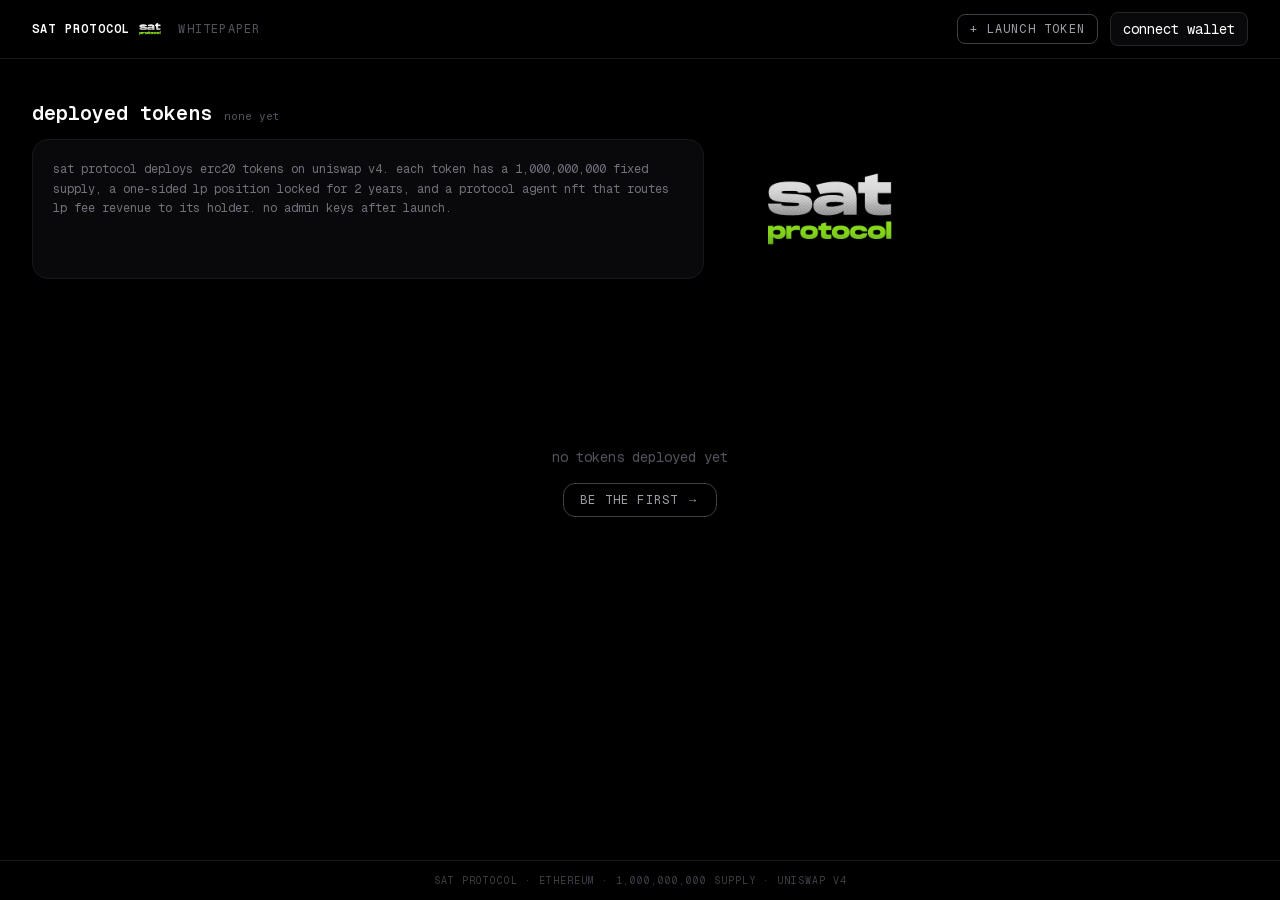
==== commit 06a5a301: "update" ====
--- a/index.html
+++ b/index.html
@@ -1 +1 @@
-<!DOCTYPE html><html lang="en" class="geist_a71539c9-module__T19VSG__variable geist_mono_8d43a2aa-module__8Li5zG__variable antialiased"><head><meta charSet="utf-8"/><meta name="viewport" content="width=device-width, initial-scale=1"/><link rel="preload" href="/_next/static/media/797e433ab948586e-s.p.09zddjkbdep5a.woff2" as="font" crossorigin="" type="font/woff2"/><link rel="preload" href="/_next/static/media/caa3a2e1cccd8315-s.p.09~u27dqhyhd6.woff2" as="font" crossorigin="" type="font/woff2"/><link rel="preload" as="image" href="/logo.png"/><link rel="stylesheet" href="/_next/static/chunks/00cr-03pfmx8_.css" data-precedence="next"/><link rel="preload" as="script" fetchPriority="low" href="/_next/static/chunks/0d5obh_jtdov6.js"/><script src="/_next/static/chunks/10fi09my9mp_..js" async=""></script><script src="/_next/static/chunks/0097qk6hpc7zs.js" async=""></script><script src="/_next/static/chunks/0xnfchwvkl~uw.js" async=""></script><script src="/_next/static/chunks/0l.kx8mk.-zxi.js" async=""></script><script src="/_next/static/chunks/turbopack-0c70luie7-__b.js" async=""></script><script src="/_next/static/chunks/00knzl12jo7r2.js" async=""></script><script src="/_next/static/chunks/0ihd4t7d.6x~3.js" async=""></script><script src="/_next/static/chunks/148ae4cjba01u.js" async=""></script><script src="/_next/static/chunks/0r4pxdzy2ql_x.js" async=""></script><script src="/_next/static/chunks/16qd167umziww.js" async=""></script><script src="/_next/static/chunks/0urlgjj7appyq.js" async=""></script><script src="/_next/static/chunks/14dokw5ca038z.js" async=""></script><script src="/_next/static/chunks/0jt8v4dzic.~~.js" async=""></script><script src="/_next/static/chunks/0upo-z4tytvgp.js" async=""></script><script src="/_next/static/chunks/03sc2y78o_.57.js" async=""></script><script src="/_next/static/chunks/17jozh~a58ubb.js" async=""></script><script src="/_next/static/chunks/0i6aqolishiix.js" async=""></script><meta name="next-size-adjust" content=""/><title>Sat Protocol</title><meta name="description" content="deploy sato tokens · Base"/><meta property="og:title" content="Sat Protocol"/><meta property="og:description" content="deploy sato tokens · Base"/><meta property="og:image" content="http://localhost:3000/banner.jpg"/><meta property="og:image:width" content="1270"/><meta property="og:image:height" content="630"/><meta name="twitter:card" content="summary_large_image"/><meta name="twitter:title" content="Sat Protocol"/><meta name="twitter:description" content="deploy sato tokens · Base"/><meta name="twitter:image" content="http://localhost:3000/banner.jpg"/><script src="/_next/static/chunks/03~yq9q893hmn.js" noModule=""></script></head><body class="min-h-full flex flex-col"><div hidden=""><!--$--><!--/$--></div><div data-rk=""><style>[data-rk]{--rk-blurs-modalOverlay:blur(0px);--rk-fonts-body:-apple-system, BlinkMacSystemFont, "Segoe UI", Roboto, Helvetica, Arial, sans-serif, "Apple Color Emoji", "Segoe UI Emoji", "Segoe UI Symbol";--rk-radii-actionButton:10px;--rk-radii-connectButton:8px;--rk-radii-menuButton:8px;--rk-radii-modal:16px;--rk-radii-modalMobile:18px;--rk-colors-accentColor:#fff;--rk-colors-accentColorForeground:#000;--rk-colors-actionButtonBorder:rgba(255, 255, 255, 0.04);--rk-colors-actionButtonBorderMobile:rgba(255, 255, 255, 0.08);--rk-colors-actionButtonSecondaryBackground:rgba(255, 255, 255, 0.08);--rk-colors-closeButton:rgba(224, 232, 255, 0.6);--rk-colors-closeButtonBackground:rgba(255, 255, 255, 0.08);--rk-colors-connectButtonBackground:#1A1B1F;--rk-colors-connectButtonBackgroundError:#FF494A;--rk-colors-connectButtonInnerBackground:linear-gradient(0deg, rgba(255, 255, 255, 0.075), rgba(255, 255, 255, 0.15));--rk-colors-connectButtonText:#FFF;--rk-colors-connectButtonTextError:#FFF;--rk-colors-connectionIndicator:#30E000;--rk-colors-downloadBottomCardBackground:linear-gradient(126deg, rgba(0, 0, 0, 0) 9.49%, rgba(120, 120, 120, 0.2) 71.04%), #1A1B1F;--rk-colors-downloadTopCardBackground:linear-gradient(126deg, rgba(120, 120, 120, 0.2) 9.49%, rgba(0, 0, 0, 0) 71.04%), #1A1B1F;--rk-colors-error:#FF494A;--rk-colors-generalBorder:rgba(255, 255, 255, 0.08);--rk-colors-generalBorderDim:rgba(255, 255, 255, 0.04);--rk-colors-menuItemBackground:rgba(224, 232, 255, 0.1);--rk-colors-modalBackdrop:rgba(0, 0, 0, 0.5);--rk-colors-modalBackground:#1A1B1F;--rk-colors-modalBorder:rgba(255, 255, 255, 0.08);--rk-colors-modalText:#FFF;--rk-colors-modalTextDim:rgba(224, 232, 255, 0.3);--rk-colors-modalTextSecondary:rgba(255, 255, 255, 0.6);--rk-colors-profileAction:rgba(224, 232, 255, 0.1);--rk-colors-profileActionHover:rgba(224, 232, 255, 0.2);--rk-colors-profileForeground:rgba(224, 232, 255, 0.05);--rk-colors-selectedOptionBorder:rgba(224, 232, 255, 0.1);--rk-colors-standby:#FFD641;--rk-shadows-connectButton:0px 4px 12px rgba(0, 0, 0, 0.1);--rk-shadows-dialog:0px 8px 32px rgba(0, 0, 0, 0.32);--rk-shadows-profileDetailsAction:0px 2px 6px rgba(37, 41, 46, 0.04);--rk-shadows-selectedOption:0px 2px 6px rgba(0, 0, 0, 0.24);--rk-shadows-selectedWallet:0px 2px 6px rgba(0, 0, 0, 0.24);--rk-shadows-walletLogo:0px 2px 16px rgba(0, 0, 0, 0.16);}</style><header class="sticky top-0 z-40 border-b border-zinc-900 bg-black/80 backdrop-blur"><div class="mx-auto flex w-full max-w-[1400px] items-center justify-between gap-4 py-3 px-4 sm:px-8"><div class="flex items-center gap-4"><a class="flex items-center gap-2 group" href="/"><span class="font-mono text-xs font-semibold tracking-widest text-white uppercase">Sat Protocol</span><img alt="" width="24" height="24" decoding="async" data-nimg="1" class="rounded-sm" style="color:transparent" src="/logo.png"/></a><a class="font-mono text-xs uppercase tracking-widest text-zinc-600 hover:text-zinc-300 transition-colors hidden sm:block" href="/whitepaper/">whitepaper</a></div><div class="flex items-center gap-3"><a class="font-mono text-xs uppercase tracking-widest border border-zinc-700 px-3 py-1.5 rounded-lg hover:border-zinc-500 hover:text-white text-zinc-400 transition-colors hidden sm:block" href="/launch/">+ launch sato token</a><div class="hidden sm:block"><div class="shrink-0" aria-hidden="true" style="opacity:0;pointer-events:none;user-select:none"><button type="button" class="border border-zinc-800 bg-zinc-950 hover:bg-zinc-900 text-sm font-mono px-3 py-1.5 rounded-lg transition-colors cursor-pointer">connect wallet</button></div></div></div></div></header><main class="flex-1 pb-20 sm:pb-10"><div class="max-w-[1400px] mx-auto px-4 sm:px-8 py-10"><div class="mb-10"><div class="flex items-baseline gap-3 mb-3"><h1 class="font-mono text-xl text-white font-semibold">deployed tokens</h1><span class="font-mono text-[11px] text-zinc-600">none yet</span></div><div class="flex items-stretch gap-6"><div class="border border-zinc-900 rounded-2xl bg-zinc-950 p-5 max-w-2xl flex-1"><p class="font-mono text-xs text-zinc-500 leading-relaxed">sat protocol deploys erc20 tokens on uniswap v4. each token has a 1,000,000,000 fixed supply, a one-sided lp position locked forever, and a protocol agent nft that routes lp fee revenue to its holder. no admin keys after launch.</p></div><div class="hidden sm:flex items-center justify-center px-8"><img alt="Sat Protocol" loading="lazy" width="140" height="140" decoding="async" data-nimg="1" class="rounded-xl opacity-90" style="color:transparent" src="/logo.png"/></div></div></div><div class="flex flex-col items-center justify-center py-32 gap-4"><p class="font-mono text-zinc-600 text-sm">no tokens deployed yet</p><a class="font-mono text-xs uppercase tracking-widest border border-zinc-700 px-4 py-2 rounded-xl hover:border-zinc-500 text-zinc-400 hover:text-white transition-colors" href="/launch/">be the first →</a></div></div><!--$--><!--/$--></main><footer class="hidden sm:block fixed bottom-0 inset-x-0 z-40 border-t border-zinc-900 bg-black/80 backdrop-blur py-3 text-center"><p class="font-mono text-[10px] text-zinc-700 uppercase tracking-widest">Sat Protocol<!-- --> · <!-- -->Base<!-- --> · 1,000,000,000 supply · uniswap v4</p></footer><div class="sm:hidden fixed bottom-0 inset-x-0 z-40 border-t border-zinc-900 bg-black/90 backdrop-blur px-4 py-3 flex items-center gap-3"><a class="flex-1 text-center font-mono text-xs uppercase tracking-widest border border-zinc-700 px-3 py-2.5 rounded-xl hover:border-zinc-500 text-zinc-400 hover:text-white transition-colors" href="/launch/">+ launch sato token</a><div class="shrink-0"><div class="shrink-0" aria-hidden="true" style="opacity:0;pointer-events:none;user-select:none"><button type="button" class="border border-zinc-800 bg-zinc-950 hover:bg-zinc-900 text-sm font-mono px-3 py-1.5 rounded-lg transition-colors cursor-pointer">connect wallet</button></div></div></div></div><script src="/_next/static/chunks/0d5obh_jtdov6.js" id="_R_" async=""></script><script>(self.__next_f=self.__next_f||[]).push([0])</script><script>self.__next_f.push([1,"1:\"$Sreact.fragment\"\n2:I[29282,[\"/_next/static/chunks/00knzl12jo7r2.js\",\"/_next/static/chunks/0ihd4t7d.6x~3.js\",\"/_next/static/chunks/148ae4cjba01u.js\",\"/_next/static/chunks/0r4pxdzy2ql_x.js\",\"/_next/static/chunks/16qd167umziww.js\",\"/_next/static/chunks/0urlgjj7appyq.js\",\"/_next/static/chunks/14dokw5ca038z.js\",\"/_next/static/chunks/0jt8v4dzic.~~.js\",\"/_next/static/chunks/0upo-z4tytvgp.js\",\"/_next/static/chunks/03sc2y78o_.57.js\",\"/_next/static/chunks/17jozh~a58ubb.js\"],\"Providers\"]\n3:I[981218,[\"/_next/static/chunks/00knzl12jo7r2.js\",\"/_next/static/chunks/0ihd4t7d.6x~3.js\",\"/_next/static/chunks/148ae4cjba01u.js\",\"/_next/static/chunks/0r4pxdzy2ql_x.js\",\"/_next/static/chunks/16qd167umziww.js\",\"/_next/static/chunks/0urlgjj7appyq.js\",\"/_next/static/chunks/14dokw5ca038z.js\",\"/_next/static/chunks/0jt8v4dzic.~~.js\",\"/_next/static/chunks/0upo-z4tytvgp.js\",\"/_next/static/chunks/03sc2y78o_.57.js\",\"/_next/static/chunks/17jozh~a58ubb.js\"],\"\"]\n4:I[757919,[\"/_next/static/chunks/00knzl12jo7r2.js\",\"/_next/static/chunks/0ihd4t7d.6x~3.js\",\"/_next/static/chunks/148ae4cjba01u.js\",\"/_next/static/chunks/0r4pxdzy2ql_x.js\",\"/_next/static/chunks/16qd167umziww.js\",\"/_next/static/chunks/0urlgjj7appyq.js\",\"/_next/static/chunks/14dokw5ca038z.js\",\"/_next/static/chunks/0jt8v4dzic.~~.js\",\"/_next/static/chunks/0upo-z4tytvgp.js\",\"/_next/static/chunks/03sc2y78o_.57.js\",\"/_next/static/chunks/17jozh~a58ubb.js\"],\"Image\"]\n5:I[174914,[\"/_next/static/chunks/00knzl12jo7r2.js\",\"/_next/static/chunks/0ihd4t7d.6x~3.js\",\"/_next/static/chunks/148ae4cjba01u.js\",\"/_next/static/chunks/0r4pxdzy2ql_x.js\",\"/_next/static/chunks/16qd167umziww.js\",\"/_next/static/chunks/0urlgjj7appyq.js\",\"/_next/static/chunks/14dokw5ca038z.js\",\"/_next/static/chunks/0jt8v4dzic.~~.js\",\"/_next/static/chunks/0upo-z4tytvgp.js\",\"/_next/static/chunks/03sc2y78o_.57.js\",\"/_next/static/chunks/17jozh~a58ubb.js\"],\"default\"]\n6:I[238112,[\"/_next/static/chunks/00knzl12jo7r2.js\",\"/_next/static/chunks/0ihd4t7d.6x~3.js\",\"/_next/static/chunks/148ae4cjba01u.js\",\"/_next/static/chunks/0r4pxdzy2ql_x.js\",\"/_next/static/chunks/16qd167umziww.js\",\"/_next/static/chunks/0urlgjj7appyq.js\",\"/_next/static/chunks/14dokw5ca038z.js\",\"/_next/static/chunks/0jt8v4dzic.~~.js\",\"/_next/static/chunks/0upo-z4tytvgp.js\",\"/_next/static/chunks/03sc2y78o_.57.js\",\"/_next/static/chunks/17jozh~a58ubb.js\"],\"default\"]\n7:I[599517,[\"/_next/static/chunks/00knzl12jo7r2.js\",\"/_next/static/chunks/0ihd4t7d.6x~3.js\",\"/_next/static/chunks/148ae4cjba01u.js\",\"/_next/static/chunks/0r4pxdzy2ql_x.js\",\"/_next/static/chunks/16qd167umziww.js\",\"/_next/static/chunks/0urlgjj7appyq.js\",\"/_next/static/chunks/14dokw5ca038z.js\",\"/_next/static/chunks/0jt8v4dzic.~~.js\",\"/_next/static/chunks/0upo-z4tytvgp.js\",\"/_next/static/chunks/03sc2y78o_.57.js\",\"/_next/static/chunks/17jozh~a58ubb.js\"],\"default\"]\nb:I[940066,[\"/_next/static/chunks/00knzl12jo7r2.js\",\"/_next/static/chunks/0ihd4t7d.6x~3.js\",\"/_next/static/chunks/148ae4cjba01u.js\",\"/_next/static/chunks/0r4pxdzy2ql_x.js\",\"/_next/static/chunks/16qd167umziww.js\",\"/_next/static/chunks/0urlgjj7appyq.js\",\"/_next/static/chunks/14dokw5ca038z.js\",\"/_next/static/chunks/0jt8v4dzic.~~.js\",\"/_next/static/chunks/0upo-z4tytvgp.js\",\"/_next/static/chunks/03sc2y78o_.57.js\",\"/_next/static/chunks/17jozh~a58ubb.js\"],\"default\",1]\n:HL[\"/_next/static/chunks/00cr-03pfmx8_.css\",\"style\"]\n:HL[\"/_next/static/media/797e433ab948586e-s.p.09zddjkbdep5a.woff2\",\"font\",{\"crossOrigin\":\"\",\"type\":\"font/woff2\"}]\n:HL[\"/_next/static/media/caa3a2e1cccd8315-s.p.09~u27dqhyhd6.woff2\",\"font\",{\"crossOrigin\":\"\",\"type\":\"font/woff2\"}]\n"])</script><script>self.__next_f.push([1,"0:{\"P\":null,\"c\":[\"\",\"\"],\"q\":\"\",\"i\":false,\"f\":[[[\"\",{\"children\":[\"__PAGE__\",{}]},\"$undefined\",\"$undefined\",16],[[\"$\",\"$1\",\"c\",{\"children\":[[[\"$\",\"link\",\"0\",{\"rel\":\"stylesheet\",\"href\":\"/_next/static/chunks/00cr-03pfmx8_.css\",\"precedence\":\"next\",\"crossOrigin\":\"$undefined\",\"nonce\":\"$undefined\"}],[\"$\",\"script\",\"script-0\",{\"src\":\"/_next/static/chunks/00knzl12jo7r2.js\",\"async\":true,\"nonce\":\"$undefined\"}],[\"$\",\"script\",\"script-1\",{\"src\":\"/_next/static/chunks/0ihd4t7d.6x~3.js\",\"async\":true,\"nonce\":\"$undefined\"}],[\"$\",\"script\",\"script-2\",{\"src\":\"/_next/static/chunks/148ae4cjba01u.js\",\"async\":true,\"nonce\":\"$undefined\"}],[\"$\",\"script\",\"script-3\",{\"src\":\"/_next/static/chunks/0r4pxdzy2ql_x.js\",\"async\":true,\"nonce\":\"$undefined\"}],[\"$\",\"script\",\"script-4\",{\"src\":\"/_next/static/chunks/16qd167umziww.js\",\"async\":true,\"nonce\":\"$undefined\"}],[\"$\",\"script\",\"script-5\",{\"src\":\"/_next/static/chunks/0urlgjj7appyq.js\",\"async\":true,\"nonce\":\"$undefined\"}],[\"$\",\"script\",\"script-6\",{\"src\":\"/_next/static/chunks/14dokw5ca038z.js\",\"async\":true,\"nonce\":\"$undefined\"}],[\"$\",\"script\",\"script-7\",{\"src\":\"/_next/static/chunks/0jt8v4dzic.~~.js\",\"async\":true,\"nonce\":\"$undefined\"}],[\"$\",\"script\",\"script-8\",{\"src\":\"/_next/static/chunks/0upo-z4tytvgp.js\",\"async\":true,\"nonce\":\"$undefined\"}],[\"$\",\"script\",\"script-9\",{\"src\":\"/_next/static/chunks/03sc2y78o_.57.js\",\"async\":true,\"nonce\":\"$undefined\"}],[\"$\",\"script\",\"script-10\",{\"src\":\"/_next/static/chunks/17jozh~a58ubb.js\",\"async\":true,\"nonce\":\"$undefined\"}]],[\"$\",\"html\",null,{\"lang\":\"en\",\"className\":\"geist_a71539c9-module__T19VSG__variable geist_mono_8d43a2aa-module__8Li5zG__variable antialiased\",\"children\":[\"$\",\"body\",null,{\"className\":\"min-h-full flex flex-col\",\"children\":[\"$\",\"$L2\",null,{\"children\":[[\"$\",\"header\",null,{\"className\":\"sticky top-0 z-40 border-b border-zinc-900 bg-black/80 backdrop-blur\",\"children\":[\"$\",\"div\",null,{\"className\":\"mx-auto flex w-full max-w-[1400px] items-center justify-between gap-4 py-3 px-4 sm:px-8\",\"children\":[[\"$\",\"div\",null,{\"className\":\"flex items-center gap-4\",\"children\":[[\"$\",\"$L3\",null,{\"href\":\"/\",\"className\":\"flex items-center gap-2 group\",\"children\":[[\"$\",\"span\",null,{\"className\":\"font-mono text-xs font-semibold tracking-widest text-white uppercase\",\"children\":\"Sat Protocol\"}],[\"$\",\"$L4\",null,{\"src\":\"/logo.png\",\"alt\":\"\",\"width\":24,\"height\":24,\"priority\":true,\"className\":\"rounded-sm\"}]]}],[\"$\",\"$L3\",null,{\"href\":\"/whitepaper\",\"className\":\"font-mono text-xs uppercase tracking-widest text-zinc-600 hover:text-zinc-300 transition-colors hidden sm:block\",\"children\":\"whitepaper\"}]]}],[\"$\",\"div\",null,{\"className\":\"flex items-center gap-3\",\"children\":[[\"$\",\"$L3\",null,{\"href\":\"/launch\",\"className\":\"font-mono text-xs uppercase tracking-widest border border-zinc-700 px-3 py-1.5 rounded-lg hover:border-zinc-500 hover:text-white text-zinc-400 transition-colors hidden sm:block\",\"children\":\"+ launch sato token\"}],[\"$\",\"div\",null,{\"className\":\"hidden sm:block\",\"children\":[\"$\",\"$L5\",null,{}]}]]}]]}]}],[\"$\",\"main\",null,{\"className\":\"flex-1 pb-20 sm:pb-10\",\"children\":[\"$\",\"$L6\",null,{\"parallelRouterKey\":\"children\",\"error\":\"$undefined\",\"errorStyles\":\"$undefined\",\"errorScripts\":\"$undefined\",\"template\":[\"$\",\"$L7\",null,{}],\"templateStyles\":\"$undefined\",\"templateScripts\":\"$undefined\",\"notFound\":[[[\"$\",\"title\",null,{\"children\":\"404: This page could not be found.\"}],[\"$\",\"div\",null,{\"style\":{\"fontFamily\":\"system-ui,\\\"Segoe UI\\\",Roboto,Helvetica,Arial,sans-serif,\\\"Apple Color Emoji\\\",\\\"Segoe UI Emoji\\\"\",\"height\":\"100vh\",\"textAlign\":\"center\",\"display\":\"flex\",\"flexDirection\":\"column\",\"alignItems\":\"center\",\"justifyContent\":\"center\"},\"children\":[\"$\",\"div\",null,{\"children\":[[\"$\",\"style\",null,{\"dangerouslySetInnerHTML\":{\"__html\":\"body{color:#000;background:#fff;margin:0}.next-error-h1{border-right:1px solid rgba(0,0,0,.3)}@media (prefers-color-scheme:dark){body{color:#fff;background:#000}.next-error-h1{border-right:1px solid rgba(255,255,255,.3)}}\"}}],[\"$\",\"h1\",null,{\"className\":\"next-error-h1\",\"style\":{\"display\":\"inline-block\",\"margin\":\"0 20px 0 0\",\"padding\":\"0 23px 0 0\",\"fontSize\":24,\"fontWeight\":500,\"verticalAlign\":\"top\",\"lineHeight\":\"49px\"},\"children\":404}],[\"$\",\"div\",null,{\"style\":{\"display\":\"inline-block\"},\"children\":[\"$\",\"h2\",null,{\"style\":{\"fontSize\":14,\"fontWeight\":400,\"lineHeight\":\"49px\",\"margin\":0},\"children\":\"This page could not be found.\"}]}]]}]}]],[]],\"forbidden\":\"$undefined\",\"unauthorized\":\"$undefined\"}]}],[\"$\",\"footer\",null,{\"className\":\"hidden sm:block fixed bottom-0 inset-x-0 z-40 border-t border-zinc-900 bg-black/80 backdrop-blur py-3 text-center\",\"children\":[\"$\",\"p\",null,{\"className\":\"font-mono text-[10px] text-zinc-700 uppercase tracking-widest\",\"children\":[\"Sat Protocol\",\" · \",\"Base\",\" · 1,000,000,000 supply · uniswap v4\"]}]}],\"$L8\"]}]}]}]]}],{\"children\":[\"$L9\",{},null,false,null]},null,false,null],\"$La\",false]],\"m\":\"$undefined\",\"G\":[\"$b\",[\"$Lc\"]],\"S\":true,\"h\":null,\"s\":\"$undefined\",\"l\":\"$undefined\",\"p\":\"$undefined\",\"d\":\"$undefined\",\"b\":\"bT8to9umymgxFrHeqk5P-\"}\n"])</script><script>self.__next_f.push([1,"d:I[154507,[\"/_next/static/chunks/00knzl12jo7r2.js\",\"/_next/static/chunks/0ihd4t7d.6x~3.js\",\"/_next/static/chunks/148ae4cjba01u.js\",\"/_next/static/chunks/0r4pxdzy2ql_x.js\",\"/_next/static/chunks/16qd167umziww.js\",\"/_next/static/chunks/0urlgjj7appyq.js\",\"/_next/static/chunks/14dokw5ca038z.js\",\"/_next/static/chunks/0jt8v4dzic.~~.js\",\"/_next/static/chunks/0upo-z4tytvgp.js\",\"/_next/static/chunks/03sc2y78o_.57.js\",\"/_next/static/chunks/17jozh~a58ubb.js\"],\"ClientPageRoot\"]\ne:I[347549,[\"/_next/static/chunks/00knzl12jo7r2.js\",\"/_next/static/chunks/0ihd4t7d.6x~3.js\",\"/_next/static/chunks/148ae4cjba01u.js\",\"/_next/static/chunks/0r4pxdzy2ql_x.js\",\"/_next/static/chunks/16qd167umziww.js\",\"/_next/static/chunks/0urlgjj7appyq.js\",\"/_next/static/chunks/14dokw5ca038z.js\",\"/_next/static/chunks/0jt8v4dzic.~~.js\",\"/_next/static/chunks/0upo-z4tytvgp.js\",\"/_next/static/chunks/03sc2y78o_.57.js\",\"/_next/static/chunks/17jozh~a58ubb.js\",\"/_next/static/chunks/0i6aqolishiix.js\"],\"default\"]\n11:I[17891,[\"/_next/static/chunks/00knzl12jo7r2.js\",\"/_next/static/chunks/0ihd4t7d.6x~3.js\",\"/_next/static/chunks/148ae4cjba01u.js\",\"/_next/static/chunks/0r4pxdzy2ql_x.js\",\"/_next/static/chunks/16qd167umziww.js\",\"/_next/static/chunks/0urlgjj7appyq.js\",\"/_next/static/chunks/14dokw5ca038z.js\",\"/_next/static/chunks/0jt8v4dzic.~~.js\",\"/_next/static/chunks/0upo-z4tytvgp.js\",\"/_next/static/chunks/03sc2y78o_.57.js\",\"/_next/static/chunks/17jozh~a58ubb.js\"],\"OutletBoundary\"]\n12:\"$Sreact.suspense\"\n14:I[17891,[\"/_next/static/chunks/00knzl12jo7r2.js\",\"/_next/static/chunks/0ihd4t7d.6x~3.js\",\"/_next/static/chunks/148ae4cjba01u.js\",\"/_next/static/chunks/0r4pxdzy2ql_x.js\",\"/_next/static/chunks/16qd167umziww.js\",\"/_next/static/chunks/0urlgjj7appyq.js\",\"/_next/static/chunks/14dokw5ca038z.js\",\"/_next/static/chunks/0jt8v4dzic.~~.js\",\"/_next/static/chunks/0upo-z4tytvgp.js\",\"/_next/static/chunks/03sc2y78o_.57.js\",\"/_next/static/chunks/17jozh~a58ubb.js\"],\"ViewportBoundary\"]\n16:I[17891,[\"/_next/static/chunks/00knzl12jo7r2.js\",\"/_next/static/chunks/0ihd4t7d.6x~3.js\",\"/_next/static/chunks/148ae4cjba01u.js\",\"/_next/static/chunks/0r4pxdzy2ql_x.js\",\"/_next/static/chunks/16qd167umziww.js\",\"/_next/static/chunks/0urlgjj7appyq.js\",\"/_next/static/chunks/14dokw5ca038z.js\",\"/_next/static/chunks/0jt8v4dzic.~~.js\",\"/_next/static/chunks/0upo-z4tytvgp.js\",\"/_next/static/chunks/03sc2y78o_.57.js\",\"/_next/static/chunks/17jozh~a58ubb.js\"],\"MetadataBoundary\"]\n8:[\"$\",\"div\",null,{\"className\":\"sm:hidden fixed bottom-0 inset-x-0 z-40 border-t border-zinc-900 bg-black/90 backdrop-blur px-4 py-3 flex items-center gap-3\",\"children\":[[\"$\",\"$L3\",null,{\"href\":\"/launch\",\"className\":\"flex-1 text-center font-mono text-xs uppercase tracking-widest border border-zinc-700 px-3 py-2.5 rounded-xl hover:border-zinc-500 text-zinc-400 hover:text-white transition-colors\",\"children\":\"+ launch sato token\"}],[\"$\",\"div\",null,{\"className\":\"shrink-0\",\"children\":[\"$\",\"$L5\",null,{}]}]]}]\n9:[\"$\",\"$1\",\"c\",{\"children\":[[\"$\",\"$Ld\",null,{\"Component\":\"$e\",\"serverProvidedParams\":{\"searchParams\":{},\"params\":{},\"promises\":[\"$@f\",\"$@10\"]}}],[[\"$\",\"script\",\"script-0\",{\"src\":\"/_next/static/chunks/0i6aqolishiix.js\",\"async\":true,\"nonce\":\"$undefined\"}]],[\"$\",\"$L11\",null,{\"children\":[\"$\",\"$12\",null,{\"name\":\"Next.MetadataOutlet\",\"children\":\"$@13\"}]}]]}]\na:[\"$\",\"$1\",\"h\",{\"children\":[null,[\"$\",\"$L14\",null,{\"children\":\"$L15\"}],[\"$\",\"div\",null,{\"hidden\":true,\"children\":[\"$\",\"$L16\",null,{\"children\":[\"$\",\"$12\",null,{\"name\":\"Next.Metadata\",\"children\":\"$L17\"}]}]}],[\"$\",\"meta\",null,{\"name\":\"next-size-adjust\",\"content\":\"\"}]]}]\nc:[\"$\",\"link\",\"0\",{\"rel\":\"stylesheet\",\"href\":\"/_next/static/chunks/00cr-03pfmx8_.css\",\"precedence\":\"next\",\"crossOrigin\":\"$undefined\",\"nonce\":\"$undefined\"}]\n"])</script><script>self.__next_f.push([1,"f:{}\n10:\"$9:props:children:0:props:serverProvidedParams:params\"\n"])</script><script>self.__next_f.push([1,"15:[[\"$\",\"meta\",\"0\",{\"charSet\":\"utf-8\"}],[\"$\",\"meta\",\"1\",{\"name\":\"viewport\",\"content\":\"width=device-width, initial-scale=1\"}]]\n"])</script><script>self.__next_f.push([1,"13:null\n17:[[\"$\",\"title\",\"0\",{\"children\":\"Sat Protocol\"}],[\"$\",\"meta\",\"1\",{\"name\":\"description\",\"content\":\"deploy sato tokens · Base\"}],[\"$\",\"meta\",\"2\",{\"property\":\"og:title\",\"content\":\"Sat Protocol\"}],[\"$\",\"meta\",\"3\",{\"property\":\"og:description\",\"content\":\"deploy sato tokens · Base\"}],[\"$\",\"meta\",\"4\",{\"property\":\"og:image\",\"content\":\"http://localhost:3000/banner.jpg\"}],[\"$\",\"meta\",\"5\",{\"property\":\"og:image:width\",\"content\":\"1270\"}],[\"$\",\"meta\",\"6\",{\"property\":\"og:image:height\",\"content\":\"630\"}],[\"$\",\"meta\",\"7\",{\"name\":\"twitter:card\",\"content\":\"summary_large_image\"}],[\"$\",\"meta\",\"8\",{\"name\":\"twitter:title\",\"content\":\"Sat Protocol\"}],[\"$\",\"meta\",\"9\",{\"name\":\"twitter:description\",\"content\":\"deploy sato tokens · Base\"}],[\"$\",\"meta\",\"10\",{\"name\":\"twitter:image\",\"content\":\"http://localhost:3000/banner.jpg\"}]]\n"])</script></body></html>+<!DOCTYPE html><html lang="en" class="geist_a71539c9-module__T19VSG__variable geist_mono_8d43a2aa-module__8Li5zG__variable antialiased"><head><meta charSet="utf-8"/><meta name="viewport" content="width=device-width, initial-scale=1"/><link rel="preload" href="/_next/static/media/797e433ab948586e-s.p.09zddjkbdep5a.woff2" as="font" crossorigin="" type="font/woff2"/><link rel="preload" href="/_next/static/media/caa3a2e1cccd8315-s.p.09~u27dqhyhd6.woff2" as="font" crossorigin="" type="font/woff2"/><link rel="preload" as="image" href="/logo.png"/><link rel="stylesheet" href="/_next/static/chunks/0p9w4xf_-f529.css" data-precedence="next"/><link rel="preload" as="script" fetchPriority="low" href="/_next/static/chunks/0d5obh_jtdov6.js"/><script src="/_next/static/chunks/10fi09my9mp_..js" async=""></script><script src="/_next/static/chunks/0097qk6hpc7zs.js" async=""></script><script src="/_next/static/chunks/0xnfchwvkl~uw.js" async=""></script><script src="/_next/static/chunks/0l.kx8mk.-zxi.js" async=""></script><script src="/_next/static/chunks/turbopack-0c70luie7-__b.js" async=""></script><script src="/_next/static/chunks/00knzl12jo7r2.js" async=""></script><script src="/_next/static/chunks/16qd167umziww.js" async=""></script><script src="/_next/static/chunks/148ae4cjba01u.js" async=""></script><script src="/_next/static/chunks/0r4pxdzy2ql_x.js" async=""></script><script src="/_next/static/chunks/10kqypc6uxays.js" async=""></script><script src="/_next/static/chunks/14dokw5ca038z.js" async=""></script><script src="/_next/static/chunks/0urlgjj7appyq.js" async=""></script><script src="/_next/static/chunks/0zar61j30pjb5.js" async=""></script><script src="/_next/static/chunks/02in2-6fij0lz.js" async=""></script><script src="/_next/static/chunks/0i6.2bb0b1e-e.js" async=""></script><meta name="next-size-adjust" content=""/><title>Sat Protocol</title><meta name="description" content="deploy tokens · Ethereum"/><meta property="og:title" content="Sat Protocol"/><meta property="og:description" content="deploy tokens · Ethereum"/><meta property="og:image" content="http://localhost:3000/banner.jpg"/><meta property="og:image:width" content="1270"/><meta property="og:image:height" content="630"/><meta name="twitter:card" content="summary_large_image"/><meta name="twitter:title" content="Sat Protocol"/><meta name="twitter:description" content="deploy tokens · Ethereum"/><meta name="twitter:image" content="http://localhost:3000/banner.jpg"/><script src="/_next/static/chunks/03~yq9q893hmn.js" noModule=""></script></head><body class="min-h-full flex flex-col"><div hidden=""><!--$--><!--/$--></div><div data-rk=""><style>[data-rk]{--rk-blurs-modalOverlay:blur(0px);--rk-fonts-body:-apple-system, BlinkMacSystemFont, "Segoe UI", Roboto, Helvetica, Arial, sans-serif, "Apple Color Emoji", "Segoe UI Emoji", "Segoe UI Symbol";--rk-radii-actionButton:10px;--rk-radii-connectButton:8px;--rk-radii-menuButton:8px;--rk-radii-modal:16px;--rk-radii-modalMobile:18px;--rk-colors-accentColor:#fff;--rk-colors-accentColorForeground:#000;--rk-colors-actionButtonBorder:rgba(255, 255, 255, 0.04);--rk-colors-actionButtonBorderMobile:rgba(255, 255, 255, 0.08);--rk-colors-actionButtonSecondaryBackground:rgba(255, 255, 255, 0.08);--rk-colors-closeButton:rgba(224, 232, 255, 0.6);--rk-colors-closeButtonBackground:rgba(255, 255, 255, 0.08);--rk-colors-connectButtonBackground:#1A1B1F;--rk-colors-connectButtonBackgroundError:#FF494A;--rk-colors-connectButtonInnerBackground:linear-gradient(0deg, rgba(255, 255, 255, 0.075), rgba(255, 255, 255, 0.15));--rk-colors-connectButtonText:#FFF;--rk-colors-connectButtonTextError:#FFF;--rk-colors-connectionIndicator:#30E000;--rk-colors-downloadBottomCardBackground:linear-gradient(126deg, rgba(0, 0, 0, 0) 9.49%, rgba(120, 120, 120, 0.2) 71.04%), #1A1B1F;--rk-colors-downloadTopCardBackground:linear-gradient(126deg, rgba(120, 120, 120, 0.2) 9.49%, rgba(0, 0, 0, 0) 71.04%), #1A1B1F;--rk-colors-error:#FF494A;--rk-colors-generalBorder:rgba(255, 255, 255, 0.08);--rk-colors-generalBorderDim:rgba(255, 255, 255, 0.04);--rk-colors-menuItemBackground:rgba(224, 232, 255, 0.1);--rk-colors-modalBackdrop:rgba(0, 0, 0, 0.5);--rk-colors-modalBackground:#1A1B1F;--rk-colors-modalBorder:rgba(255, 255, 255, 0.08);--rk-colors-modalText:#FFF;--rk-colors-modalTextDim:rgba(224, 232, 255, 0.3);--rk-colors-modalTextSecondary:rgba(255, 255, 255, 0.6);--rk-colors-profileAction:rgba(224, 232, 255, 0.1);--rk-colors-profileActionHover:rgba(224, 232, 255, 0.2);--rk-colors-profileForeground:rgba(224, 232, 255, 0.05);--rk-colors-selectedOptionBorder:rgba(224, 232, 255, 0.1);--rk-colors-standby:#FFD641;--rk-shadows-connectButton:0px 4px 12px rgba(0, 0, 0, 0.1);--rk-shadows-dialog:0px 8px 32px rgba(0, 0, 0, 0.32);--rk-shadows-profileDetailsAction:0px 2px 6px rgba(37, 41, 46, 0.04);--rk-shadows-selectedOption:0px 2px 6px rgba(0, 0, 0, 0.24);--rk-shadows-selectedWallet:0px 2px 6px rgba(0, 0, 0, 0.24);--rk-shadows-walletLogo:0px 2px 16px rgba(0, 0, 0, 0.16);}</style><header class="sticky top-0 z-40 border-b border-zinc-900 bg-black/80 backdrop-blur"><div class="mx-auto flex w-full max-w-[1400px] items-center justify-between gap-4 py-3 px-4 sm:px-8"><div class="flex items-center gap-4"><a class="flex items-center gap-2 group" href="/"><span class="font-mono text-xs font-semibold tracking-widest text-white uppercase">Sat Protocol</span><img alt="" width="24" height="24" decoding="async" data-nimg="1" class="rounded-sm" style="color:transparent" src="/logo.png"/></a><a class="font-mono text-xs uppercase tracking-widest text-zinc-600 hover:text-zinc-300 transition-colors hidden sm:block" href="/whitepaper/">whitepaper</a></div><div class="flex items-center gap-3"><a class="font-mono text-xs uppercase tracking-widest border border-zinc-700 px-3 py-1.5 rounded-lg hover:border-zinc-500 hover:text-white text-zinc-400 transition-colors hidden sm:block" href="/launch/">+ launch token</a><div class="hidden sm:block"><div class="shrink-0" aria-hidden="true" style="opacity:0;pointer-events:none;user-select:none"><button type="button" class="border border-zinc-800 bg-zinc-950 hover:bg-zinc-900 text-sm font-mono px-3 py-1.5 rounded-lg transition-colors cursor-pointer">connect wallet</button></div></div></div></div></header><main class="flex-1 pb-20 sm:pb-10"><div class="max-w-[1400px] mx-auto px-4 sm:px-8 py-10"><div class="mb-10"><div class="flex items-baseline gap-3 mb-3"><h1 class="font-mono text-xl text-white font-semibold">deployed tokens</h1><span class="font-mono text-[11px] text-zinc-600">none yet</span></div><div class="flex items-stretch gap-6"><div class="border border-zinc-900 rounded-2xl bg-zinc-950 p-5 max-w-2xl flex-1"><p class="font-mono text-xs text-zinc-500 leading-relaxed">sat protocol deploys erc20 tokens on uniswap v4. each token has a 1,000,000,000 fixed supply, a one-sided lp position locked for 2 years, and a protocol agent nft that routes lp fee revenue to its holder. no admin keys after launch.</p></div><div class="hidden sm:flex items-center justify-center px-8"><img alt="Sat Protocol" loading="lazy" width="140" height="140" decoding="async" data-nimg="1" class="rounded-xl opacity-90" style="color:transparent" src="/logo.png"/></div></div></div><div class="flex flex-col items-center justify-center py-32 gap-4"><p class="font-mono text-zinc-600 text-sm">no tokens deployed yet</p><a class="font-mono text-xs uppercase tracking-widest border border-zinc-700 px-4 py-2 rounded-xl hover:border-zinc-500 text-zinc-400 hover:text-white transition-colors" href="/launch/">be the first →</a></div></div><!--$--><!--/$--></main><footer class="hidden sm:block fixed bottom-0 inset-x-0 z-40 border-t border-zinc-900 bg-black/80 backdrop-blur py-3 text-center"><p class="font-mono text-[10px] text-zinc-700 uppercase tracking-widest">Sat Protocol<!-- --> · <!-- -->Ethereum<!-- --> · 1,000,000,000 supply · uniswap v4</p></footer><div class="sm:hidden fixed bottom-0 inset-x-0 z-40 border-t border-zinc-900 bg-black/90 backdrop-blur px-4 py-3 flex items-center gap-3"><a class="flex-1 text-center font-mono text-xs uppercase tracking-widest border border-zinc-700 px-3 py-2.5 rounded-xl hover:border-zinc-500 text-zinc-400 hover:text-white transition-colors" href="/launch/">+ launch token</a><div class="shrink-0"><div class="shrink-0" aria-hidden="true" style="opacity:0;pointer-events:none;user-select:none"><button type="button" class="border border-zinc-800 bg-zinc-950 hover:bg-zinc-900 text-sm font-mono px-3 py-1.5 rounded-lg transition-colors cursor-pointer">connect wallet</button></div></div></div></div><script src="/_next/static/chunks/0d5obh_jtdov6.js" id="_R_" async=""></script><script>(self.__next_f=self.__next_f||[]).push([0])</script><script>self.__next_f.push([1,"1:\"$Sreact.fragment\"\n2:I[29282,[\"/_next/static/chunks/00knzl12jo7r2.js\",\"/_next/static/chunks/16qd167umziww.js\",\"/_next/static/chunks/148ae4cjba01u.js\",\"/_next/static/chunks/0r4pxdzy2ql_x.js\",\"/_next/static/chunks/10kqypc6uxays.js\",\"/_next/static/chunks/14dokw5ca038z.js\",\"/_next/static/chunks/0urlgjj7appyq.js\",\"/_next/static/chunks/0zar61j30pjb5.js\",\"/_next/static/chunks/02in2-6fij0lz.js\"],\"Providers\"]\n3:I[981218,[\"/_next/static/chunks/00knzl12jo7r2.js\",\"/_next/static/chunks/16qd167umziww.js\",\"/_next/static/chunks/148ae4cjba01u.js\",\"/_next/static/chunks/0r4pxdzy2ql_x.js\",\"/_next/static/chunks/10kqypc6uxays.js\",\"/_next/static/chunks/14dokw5ca038z.js\",\"/_next/static/chunks/0urlgjj7appyq.js\",\"/_next/static/chunks/0zar61j30pjb5.js\",\"/_next/static/chunks/02in2-6fij0lz.js\"],\"\"]\n4:I[757919,[\"/_next/static/chunks/00knzl12jo7r2.js\",\"/_next/static/chunks/16qd167umziww.js\",\"/_next/static/chunks/148ae4cjba01u.js\",\"/_next/static/chunks/0r4pxdzy2ql_x.js\",\"/_next/static/chunks/10kqypc6uxays.js\",\"/_next/static/chunks/14dokw5ca038z.js\",\"/_next/static/chunks/0urlgjj7appyq.js\",\"/_next/static/chunks/0zar61j30pjb5.js\",\"/_next/static/chunks/02in2-6fij0lz.js\"],\"Image\"]\n5:I[174914,[\"/_next/static/chunks/00knzl12jo7r2.js\",\"/_next/static/chunks/16qd167umziww.js\",\"/_next/static/chunks/148ae4cjba01u.js\",\"/_next/static/chunks/0r4pxdzy2ql_x.js\",\"/_next/static/chunks/10kqypc6uxays.js\",\"/_next/static/chunks/14dokw5ca038z.js\",\"/_next/static/chunks/0urlgjj7appyq.js\",\"/_next/static/chunks/0zar61j30pjb5.js\",\"/_next/static/chunks/02in2-6fij0lz.js\"],\"default\"]\n6:I[238112,[\"/_next/static/chunks/00knzl12jo7r2.js\",\"/_next/static/chunks/16qd167umziww.js\",\"/_next/static/chunks/148ae4cjba01u.js\",\"/_next/static/chunks/0r4pxdzy2ql_x.js\",\"/_next/static/chunks/10kqypc6uxays.js\",\"/_next/static/chunks/14dokw5ca038z.js\",\"/_next/static/chunks/0urlgjj7appyq.js\",\"/_next/static/chunks/0zar61j30pjb5.js\",\"/_next/static/chunks/02in2-6fij0lz.js\"],\"default\"]\n7:I[599517,[\"/_next/static/chunks/00knzl12jo7r2.js\",\"/_next/static/chunks/16qd167umziww.js\",\"/_next/static/chunks/148ae4cjba01u.js\",\"/_next/static/chunks/0r4pxdzy2ql_x.js\",\"/_next/static/chunks/10kqypc6uxays.js\",\"/_next/static/chunks/14dokw5ca038z.js\",\"/_next/static/chunks/0urlgjj7appyq.js\",\"/_next/static/chunks/0zar61j30pjb5.js\",\"/_next/static/chunks/02in2-6fij0lz.js\"],\"default\"]\nc:I[940066,[\"/_next/static/chunks/00knzl12jo7r2.js\",\"/_next/static/chunks/16qd167umziww.js\",\"/_next/static/chunks/148ae4cjba01u.js\",\"/_next/static/chunks/0r4pxdzy2ql_x.js\",\"/_next/static/chunks/10kqypc6uxays.js\",\"/_next/static/chunks/14dokw5ca038z.js\",\"/_next/static/chunks/0urlgjj7appyq.js\",\"/_next/static/chunks/0zar61j30pjb5.js\",\"/_next/static/chunks/02in2-6fij0lz.js\"],\"default\",1]\n:HL[\"/_next/static/chunks/0p9w4xf_-f529.css\",\"style\"]\n:HL[\"/_next/static/media/797e433ab948586e-s.p.09zddjkbdep5a.woff2\",\"font\",{\"crossOrigin\":\"\",\"type\":\"font/woff2\"}]\n:HL[\"/_next/static/media/caa3a2e1cccd8315-s.p.09~u27dqhyhd6.woff2\",\"font\",{\"crossOrigin\":\"\",\"type\":\"font/woff2\"}]\n"])</script><script>self.__next_f.push([1,"0:{\"P\":null,\"c\":[\"\",\"\"],\"q\":\"\",\"i\":false,\"f\":[[[\"\",{\"children\":[\"__PAGE__\",{}]},\"$undefined\",\"$undefined\",16],[[\"$\",\"$1\",\"c\",{\"children\":[[[\"$\",\"link\",\"0\",{\"rel\":\"stylesheet\",\"href\":\"/_next/static/chunks/0p9w4xf_-f529.css\",\"precedence\":\"next\",\"crossOrigin\":\"$undefined\",\"nonce\":\"$undefined\"}],[\"$\",\"script\",\"script-0\",{\"src\":\"/_next/static/chunks/00knzl12jo7r2.js\",\"async\":true,\"nonce\":\"$undefined\"}],[\"$\",\"script\",\"script-1\",{\"src\":\"/_next/static/chunks/16qd167umziww.js\",\"async\":true,\"nonce\":\"$undefined\"}],[\"$\",\"script\",\"script-2\",{\"src\":\"/_next/static/chunks/148ae4cjba01u.js\",\"async\":true,\"nonce\":\"$undefined\"}],[\"$\",\"script\",\"script-3\",{\"src\":\"/_next/static/chunks/0r4pxdzy2ql_x.js\",\"async\":true,\"nonce\":\"$undefined\"}],[\"$\",\"script\",\"script-4\",{\"src\":\"/_next/static/chunks/10kqypc6uxays.js\",\"async\":true,\"nonce\":\"$undefined\"}],[\"$\",\"script\",\"script-5\",{\"src\":\"/_next/static/chunks/14dokw5ca038z.js\",\"async\":true,\"nonce\":\"$undefined\"}],[\"$\",\"script\",\"script-6\",{\"src\":\"/_next/static/chunks/0urlgjj7appyq.js\",\"async\":true,\"nonce\":\"$undefined\"}],[\"$\",\"script\",\"script-7\",{\"src\":\"/_next/static/chunks/0zar61j30pjb5.js\",\"async\":true,\"nonce\":\"$undefined\"}],[\"$\",\"script\",\"script-8\",{\"src\":\"/_next/static/chunks/02in2-6fij0lz.js\",\"async\":true,\"nonce\":\"$undefined\"}]],[\"$\",\"html\",null,{\"lang\":\"en\",\"className\":\"geist_a71539c9-module__T19VSG__variable geist_mono_8d43a2aa-module__8Li5zG__variable antialiased\",\"children\":[\"$\",\"body\",null,{\"className\":\"min-h-full flex flex-col\",\"children\":[\"$\",\"$L2\",null,{\"children\":[[\"$\",\"header\",null,{\"className\":\"sticky top-0 z-40 border-b border-zinc-900 bg-black/80 backdrop-blur\",\"children\":[\"$\",\"div\",null,{\"className\":\"mx-auto flex w-full max-w-[1400px] items-center justify-between gap-4 py-3 px-4 sm:px-8\",\"children\":[[\"$\",\"div\",null,{\"className\":\"flex items-center gap-4\",\"children\":[[\"$\",\"$L3\",null,{\"href\":\"/\",\"className\":\"flex items-center gap-2 group\",\"children\":[[\"$\",\"span\",null,{\"className\":\"font-mono text-xs font-semibold tracking-widest text-white uppercase\",\"children\":\"Sat Protocol\"}],[\"$\",\"$L4\",null,{\"src\":\"/logo.png\",\"alt\":\"\",\"width\":24,\"height\":24,\"priority\":true,\"className\":\"rounded-sm\"}]]}],[\"$\",\"$L3\",null,{\"href\":\"/whitepaper\",\"className\":\"font-mono text-xs uppercase tracking-widest text-zinc-600 hover:text-zinc-300 transition-colors hidden sm:block\",\"children\":\"whitepaper\"}]]}],[\"$\",\"div\",null,{\"className\":\"flex items-center gap-3\",\"children\":[[\"$\",\"$L3\",null,{\"href\":\"/launch\",\"className\":\"font-mono text-xs uppercase tracking-widest border border-zinc-700 px-3 py-1.5 rounded-lg hover:border-zinc-500 hover:text-white text-zinc-400 transition-colors hidden sm:block\",\"children\":\"+ launch token\"}],[\"$\",\"div\",null,{\"className\":\"hidden sm:block\",\"children\":[\"$\",\"$L5\",null,{}]}]]}]]}]}],[\"$\",\"main\",null,{\"className\":\"flex-1 pb-20 sm:pb-10\",\"children\":[\"$\",\"$L6\",null,{\"parallelRouterKey\":\"children\",\"error\":\"$undefined\",\"errorStyles\":\"$undefined\",\"errorScripts\":\"$undefined\",\"template\":[\"$\",\"$L7\",null,{}],\"templateStyles\":\"$undefined\",\"templateScripts\":\"$undefined\",\"notFound\":[[[\"$\",\"title\",null,{\"children\":\"404: This page could not be found.\"}],[\"$\",\"div\",null,{\"style\":{\"fontFamily\":\"system-ui,\\\"Segoe UI\\\",Roboto,Helvetica,Arial,sans-serif,\\\"Apple Color Emoji\\\",\\\"Segoe UI Emoji\\\"\",\"height\":\"100vh\",\"textAlign\":\"center\",\"display\":\"flex\",\"flexDirection\":\"column\",\"alignItems\":\"center\",\"justifyContent\":\"center\"},\"children\":[\"$\",\"div\",null,{\"children\":[[\"$\",\"style\",null,{\"dangerouslySetInnerHTML\":{\"__html\":\"body{color:#000;background:#fff;margin:0}.next-error-h1{border-right:1px solid rgba(0,0,0,.3)}@media (prefers-color-scheme:dark){body{color:#fff;background:#000}.next-error-h1{border-right:1px solid rgba(255,255,255,.3)}}\"}}],[\"$\",\"h1\",null,{\"className\":\"next-error-h1\",\"style\":{\"display\":\"inline-block\",\"margin\":\"0 20px 0 0\",\"padding\":\"0 23px 0 0\",\"fontSize\":24,\"fontWeight\":500,\"verticalAlign\":\"top\",\"lineHeight\":\"49px\"},\"children\":404}],[\"$\",\"div\",null,{\"style\":{\"display\":\"inline-block\"},\"children\":[\"$\",\"h2\",null,{\"style\":{\"fontSize\":14,\"fontWeight\":400,\"lineHeight\":\"49px\",\"margin\":0},\"children\":\"This page could not be found.\"}]}]]}]}]],[]],\"forbidden\":\"$undefined\",\"unauthorized\":\"$undefined\"}]}],[\"$\",\"footer\",null,{\"className\":\"hidden sm:block fixed bottom-0 inset-x-0 z-40 border-t border-zinc-900 bg-black/80 backdrop-blur py-3 text-center\",\"children\":[\"$\",\"p\",null,{\"className\":\"font-mono text-[10px] text-zinc-700 uppercase tracking-widest\",\"children\":[\"Sat Protocol\",\" · \",\"Ethereum\",\" · 1,000,000,000 supply · uniswap v4\"]}]}],[\"$\",\"div\",null,{\"className\":\"sm:hidden fixed bottom-0 inset-x-0 z-40 border-t border-zinc-900 bg-black/90 backdrop-blur px-4 py-3 flex items-center gap-3\",\"children\":[\"$L8\",\"$L9\"]}]]}]}]}]]}],{\"children\":[\"$La\",{},null,false,null]},null,false,null],\"$Lb\",false]],\"m\":\"$undefined\",\"G\":[\"$c\",[\"$Ld\"]],\"S\":true,\"h\":null,\"s\":\"$undefined\",\"l\":\"$undefined\",\"p\":\"$undefined\",\"d\":\"$undefined\",\"b\":\"7xtLPC5CE8UOZE-SnS2s1\"}\n"])</script><script>self.__next_f.push([1,"e:I[154507,[\"/_next/static/chunks/00knzl12jo7r2.js\",\"/_next/static/chunks/16qd167umziww.js\",\"/_next/static/chunks/148ae4cjba01u.js\",\"/_next/static/chunks/0r4pxdzy2ql_x.js\",\"/_next/static/chunks/10kqypc6uxays.js\",\"/_next/static/chunks/14dokw5ca038z.js\",\"/_next/static/chunks/0urlgjj7appyq.js\",\"/_next/static/chunks/0zar61j30pjb5.js\",\"/_next/static/chunks/02in2-6fij0lz.js\"],\"ClientPageRoot\"]\nf:I[347549,[\"/_next/static/chunks/00knzl12jo7r2.js\",\"/_next/static/chunks/16qd167umziww.js\",\"/_next/static/chunks/148ae4cjba01u.js\",\"/_next/static/chunks/0r4pxdzy2ql_x.js\",\"/_next/static/chunks/10kqypc6uxays.js\",\"/_next/static/chunks/14dokw5ca038z.js\",\"/_next/static/chunks/0urlgjj7appyq.js\",\"/_next/static/chunks/0zar61j30pjb5.js\",\"/_next/static/chunks/02in2-6fij0lz.js\",\"/_next/static/chunks/0i6.2bb0b1e-e.js\"],\"default\"]\n12:I[17891,[\"/_next/static/chunks/00knzl12jo7r2.js\",\"/_next/static/chunks/16qd167umziww.js\",\"/_next/static/chunks/148ae4cjba01u.js\",\"/_next/static/chunks/0r4pxdzy2ql_x.js\",\"/_next/static/chunks/10kqypc6uxays.js\",\"/_next/static/chunks/14dokw5ca038z.js\",\"/_next/static/chunks/0urlgjj7appyq.js\",\"/_next/static/chunks/0zar61j30pjb5.js\",\"/_next/static/chunks/02in2-6fij0lz.js\"],\"OutletBoundary\"]\n13:\"$Sreact.suspense\"\n15:I[17891,[\"/_next/static/chunks/00knzl12jo7r2.js\",\"/_next/static/chunks/16qd167umziww.js\",\"/_next/static/chunks/148ae4cjba01u.js\",\"/_next/static/chunks/0r4pxdzy2ql_x.js\",\"/_next/static/chunks/10kqypc6uxays.js\",\"/_next/static/chunks/14dokw5ca038z.js\",\"/_next/static/chunks/0urlgjj7appyq.js\",\"/_next/static/chunks/0zar61j30pjb5.js\",\"/_next/static/chunks/02in2-6fij0lz.js\"],\"ViewportBoundary\"]\n17:I[17891,[\"/_next/static/chunks/00knzl12jo7r2.js\",\"/_next/static/chunks/16qd167umziww.js\",\"/_next/static/chunks/148ae4cjba01u.js\",\"/_next/static/chunks/0r4pxdzy2ql_x.js\",\"/_next/static/chunks/10kqypc6uxays.js\",\"/_next/static/chunks/14dokw5ca038z.js\",\"/_next/static/chunks/0urlgjj7appyq.js\",\"/_next/static/chunks/0zar61j30pjb5.js\",\"/_next/static/chunks/02in2-6fij0lz.js\"],\"MetadataBoundary\"]\n8:[\"$\",\"$L3\",null,{\"href\":\"/launch\",\"className\":\"flex-1 text-center font-mono text-xs uppercase tracking-widest border border-zinc-700 px-3 py-2.5 rounded-xl hover:border-zinc-500 text-zinc-400 hover:text-white transition-colors\",\"children\":\"+ launch token\"}]\n9:[\"$\",\"div\",null,{\"className\":\"shrink-0\",\"children\":[\"$\",\"$L5\",null,{}]}]\na:[\"$\",\"$1\",\"c\",{\"children\":[[\"$\",\"$Le\",null,{\"Component\":\"$f\",\"serverProvidedParams\":{\"searchParams\":{},\"params\":{},\"promises\":[\"$@10\",\"$@11\"]}}],[[\"$\",\"script\",\"script-0\",{\"src\":\"/_next/static/chunks/0i6.2bb0b1e-e.js\",\"async\":true,\"nonce\":\"$undefined\"}]],[\"$\",\"$L12\",null,{\"children\":[\"$\",\"$13\",null,{\"name\":\"Next.MetadataOutlet\",\"children\":\"$@14\"}]}]]}]\nb:[\"$\",\"$1\",\"h\",{\"children\":[null,[\"$\",\"$L15\",null,{\"children\":\"$L16\"}],[\"$\",\"div\",null,{\"hidden\":true,\"children\":[\"$\",\"$L17\",null,{\"children\":[\"$\",\"$13\",null,{\"name\":\"Next.Metadata\",\"children\":\"$L18\"}]}]}],[\"$\",\"meta\",null,{\"name\":\"next-size-adjust\",\"content\":\"\"}]]}]\nd:[\"$\",\"link\",\"0\",{\"rel\":\"stylesheet\",\"href\":\"/_next/static/chunks/0p9w4xf_-f529.css\",\"precedence\":\"next\",\"crossOrigin\":\"$undefined\",\"nonce\":\"$undefined\"}]\n"])</script><script>self.__next_f.push([1,"10:{}\n11:\"$a:props:children:0:props:serverProvidedParams:params\"\n"])</script><script>self.__next_f.push([1,"16:[[\"$\",\"meta\",\"0\",{\"charSet\":\"utf-8\"}],[\"$\",\"meta\",\"1\",{\"name\":\"viewport\",\"content\":\"width=device-width, initial-scale=1\"}]]\n"])</script><script>self.__next_f.push([1,"14:null\n18:[[\"$\",\"title\",\"0\",{\"children\":\"Sat Protocol\"}],[\"$\",\"meta\",\"1\",{\"name\":\"description\",\"content\":\"deploy tokens · Ethereum\"}],[\"$\",\"meta\",\"2\",{\"property\":\"og:title\",\"content\":\"Sat Protocol\"}],[\"$\",\"meta\",\"3\",{\"property\":\"og:description\",\"content\":\"deploy tokens · Ethereum\"}],[\"$\",\"meta\",\"4\",{\"property\":\"og:image\",\"content\":\"http://localhost:3000/banner.jpg\"}],[\"$\",\"meta\",\"5\",{\"property\":\"og:image:width\",\"content\":\"1270\"}],[\"$\",\"meta\",\"6\",{\"property\":\"og:image:height\",\"content\":\"630\"}],[\"$\",\"meta\",\"7\",{\"name\":\"twitter:card\",\"content\":\"summary_large_image\"}],[\"$\",\"meta\",\"8\",{\"name\":\"twitter:title\",\"content\":\"Sat Protocol\"}],[\"$\",\"meta\",\"9\",{\"name\":\"twitter:description\",\"content\":\"deploy tokens · Ethereum\"}],[\"$\",\"meta\",\"10\",{\"name\":\"twitter:image\",\"content\":\"http://localhost:3000/banner.jpg\"}]]\n"])</script></body></html>
--- a/_next/static/chunks/0p9w4xf_-f529.css
+++ b/_next/static/chunks/0p9w4xf_-f529.css
@@ -0,0 +1,4 @@
+@font-face{font-family:Geist;font-style:normal;font-weight:100 900;font-display:swap;src:url(../media/fef07dbb0973bf53-s.12tyk43_3sh9u.woff2)format("woff2");unicode-range:U+460-52F,U+1C80-1C8A,U+20B4,U+2DE0-2DFF,U+A640-A69F,U+FE2E-FE2F}@font-face{font-family:Geist;font-style:normal;font-weight:100 900;font-display:swap;src:url(../media/8a480f0b521d4e75-s.0jzbimsg8vl84.woff2)format("woff2");unicode-range:U+301,U+400-45F,U+490-491,U+4B0-4B1,U+2116}@font-face{font-family:Geist;font-style:normal;font-weight:100 900;font-display:swap;src:url(../media/53b9e256198e5412-s.0-wfv7uh4i7h9.woff2)format("woff2");unicode-range:U+102-103,U+110-111,U+128-129,U+168-169,U+1A0-1A1,U+1AF-1B0,U+300-301,U+303-304,U+308-309,U+323,U+329,U+1EA0-1EF9,U+20AB}@font-face{font-family:Geist;font-style:normal;font-weight:100 900;font-display:swap;src:url(../media/7178b3e590c64307-s.0nx0ww8fni_q3.woff2)format("woff2");unicode-range:U+100-2BA,U+2BD-2C5,U+2C7-2CC,U+2CE-2D7,U+2DD-2FF,U+304,U+308,U+329,U+1D00-1DBF,U+1E00-1E9F,U+1EF2-1EFF,U+2020,U+20A0-20AB,U+20AD-20C0,U+2113,U+2C60-2C7F,U+A720-A7FF}@font-face{font-family:Geist;font-style:normal;font-weight:100 900;font-display:swap;src:url(../media/caa3a2e1cccd8315-s.p.09~u27dqhyhd6.woff2)format("woff2");unicode-range:U+??,U+131,U+152-153,U+2BB-2BC,U+2C6,U+2DA,U+2DC,U+304,U+308,U+329,U+2000-206F,U+20AC,U+2122,U+2191,U+2193,U+2212,U+2215,U+FEFF,U+FFFD}@font-face{font-family:Geist Fallback;src:local(Arial);ascent-override:95.94%;descent-override:28.16%;line-gap-override:0.0%;size-adjust:104.76%}.geist_a71539c9-module__T19VSG__className{font-family:Geist,Geist Fallback;font-style:normal}.geist_a71539c9-module__T19VSG__variable{--font-geist-sans:"Geist", "Geist Fallback"}
+@font-face{font-family:Geist Mono;font-style:normal;font-weight:100 900;font-display:swap;src:url(../media/5ce348bf30bf5439-s.0ee55_hj9qcer.woff2)format("woff2");unicode-range:U+460-52F,U+1C80-1C8A,U+20B4,U+2DE0-2DFF,U+A640-A69F,U+FE2E-FE2F}@font-face{font-family:Geist Mono;font-style:normal;font-weight:100 900;font-display:swap;src:url(../media/4fa387ec64143e14-s.0.qu-9752pffj.woff2)format("woff2");unicode-range:U+301,U+400-45F,U+490-491,U+4B0-4B1,U+2116}@font-face{font-family:Geist Mono;font-style:normal;font-weight:100 900;font-display:swap;src:url(../media/6306c77e7c8268e4-s.0mao5jbfbduzp.woff2)format("woff2");unicode-range:U+2000-2001,U+2004-2008,U+200A,U+23B8-23BD,U+2500-259F}@font-face{font-family:Geist Mono;font-style:normal;font-weight:100 900;font-display:swap;src:url(../media/7d817b4c03b0c5f1-s.0uzt.a6d44yda.woff2)format("woff2");unicode-range:U+102-103,U+110-111,U+128-129,U+168-169,U+1A0-1A1,U+1AF-1B0,U+300-301,U+303-304,U+308-309,U+323,U+329,U+1EA0-1EF9,U+20AB}@font-face{font-family:Geist Mono;font-style:normal;font-weight:100 900;font-display:swap;src:url(../media/bbc41e54d2fcbd21-s.0mvwgmnhv29no.woff2)format("woff2");unicode-range:U+100-2BA,U+2BD-2C5,U+2C7-2CC,U+2CE-2D7,U+2DD-2FF,U+304,U+308,U+329,U+1D00-1DBF,U+1E00-1E9F,U+1EF2-1EFF,U+2020,U+20A0-20AB,U+20AD-20C0,U+2113,U+2C60-2C7F,U+A720-A7FF}@font-face{font-family:Geist Mono;font-style:normal;font-weight:100 900;font-display:swap;src:url(../media/797e433ab948586e-s.p.09zddjkbdep5a.woff2)format("woff2");unicode-range:U+??,U+131,U+152-153,U+2BB-2BC,U+2C6,U+2DA,U+2DC,U+304,U+308,U+329,U+2000-206F,U+20AC,U+2122,U+2191,U+2193,U+2212,U+2215,U+FEFF,U+FFFD}@font-face{font-family:Geist Mono Fallback;src:local(Arial);ascent-override:74.67%;descent-override:21.92%;line-gap-override:0.0%;size-adjust:134.59%}.geist_mono_8d43a2aa-module__8Li5zG__className{font-family:Geist Mono,Geist Mono Fallback;font-style:normal}.geist_mono_8d43a2aa-module__8Li5zG__variable{--font-geist-mono:"Geist Mono", "Geist Mono Fallback"}
+[data-rk] .iekbcc0{box-sizing:border-box;text-align:left;vertical-align:baseline;-webkit-tap-highlight-color:transparent;border:0;margin:0;padding:0;font-size:100%;line-height:normal}[data-rk] .iekbcc1{list-style:none}[data-rk] .iekbcc2{quotes:none}[data-rk] .iekbcc2:before,[data-rk] .iekbcc2:after{content:""}[data-rk] .iekbcc3{border-collapse:collapse;border-spacing:0}[data-rk] .iekbcc4{appearance:none}[data-rk] .iekbcc5{outline:none}[data-rk] .iekbcc5::placeholder{opacity:1}[data-rk] .iekbcc6{color:inherit;background-color:#0000}[data-rk] .iekbcc7:disabled{opacity:1}[data-rk] .iekbcc7::-ms-expand{display:none}[data-rk] .iekbcc8::-ms-clear{display:none}[data-rk] .iekbcc8::-webkit-search-cancel-button{-webkit-appearance:none}[data-rk] .iekbcc9{cursor:pointer;text-align:left;background:0 0}[data-rk] .iekbcca{color:inherit;text-decoration:none}[data-rk] .ju367v0{align-items:flex-start}[data-rk] .ju367v2{align-items:flex-end}[data-rk] .ju367v4{align-items:center}[data-rk] .ju367v6{display:none}[data-rk] .ju367v8{display:block}[data-rk] .ju367va{display:flex}[data-rk] .ju367vc{display:inline}[data-rk] .ju367ve{align-self:flex-start}[data-rk] .ju367vf{align-self:flex-end}[data-rk] .ju367vg{align-self:center}[data-rk] .ju367vh{background-size:cover}[data-rk] .ju367vi{border-radius:1px}[data-rk] .ju367vj{border-radius:6px}[data-rk] .ju367vk{border-radius:10px}[data-rk] .ju367vl{border-radius:13px}[data-rk] .ju367vm{border-radius:var(--rk-radii-actionButton)}[data-rk] .ju367vn{border-radius:var(--rk-radii-connectButton)}[data-rk] .ju367vo{border-radius:var(--rk-radii-menuButton)}[data-rk] .ju367vp{border-radius:var(--rk-radii-modal)}[data-rk] .ju367vq{border-radius:var(--rk-radii-modalMobile)}[data-rk] .ju367vr{border-radius:25%}[data-rk] .ju367vs{border-radius:9999px}[data-rk] .ju367vt{border-style:solid}[data-rk] .ju367vu{border-width:0}[data-rk] .ju367vv{border-width:1px}[data-rk] .ju367vw{border-width:2px}[data-rk] .ju367vx{border-width:4px}[data-rk] .ju367vy{cursor:pointer}[data-rk] .ju367vz{cursor:none}[data-rk] .ju367v10{pointer-events:none}[data-rk] .ju367v11{pointer-events:all}[data-rk] .ju367v12{min-height:8px}[data-rk] .ju367v13{min-height:44px}[data-rk] .ju367v14{flex-direction:row}[data-rk] .ju367v15{flex-direction:column}[data-rk] .ju367v16{font-family:var(--rk-fonts-body)}[data-rk] .ju367v17{font-size:12px;line-height:18px}[data-rk] .ju367v18{font-size:13px;line-height:18px}[data-rk] .ju367v19{font-size:14px;line-height:18px}[data-rk] .ju367v1a{font-size:16px;line-height:20px}[data-rk] .ju367v1b{font-size:18px;line-height:24px}[data-rk] .ju367v1c{font-size:20px;line-height:24px}[data-rk] .ju367v1d{font-size:23px;line-height:29px}[data-rk] .ju367v1e{font-weight:400}[data-rk] .ju367v1f{font-weight:500}[data-rk] .ju367v1g{font-weight:600}[data-rk] .ju367v1h{font-weight:700}[data-rk] .ju367v1i{font-weight:800}[data-rk] .ju367v1j{gap:0}[data-rk] .ju367v1k{gap:1px}[data-rk] .ju367v1l{gap:2px}[data-rk] .ju367v1m{gap:3px}[data-rk] .ju367v1n{gap:4px}[data-rk] .ju367v1o{gap:5px}[data-rk] .ju367v1p{gap:6px}[data-rk] .ju367v1q{gap:8px}[data-rk] .ju367v1r{gap:10px}[data-rk] .ju367v1s{gap:12px}[data-rk] .ju367v1t{gap:14px}[data-rk] .ju367v1u{gap:16px}[data-rk] .ju367v1v{gap:18px}[data-rk] .ju367v1w{gap:20px}[data-rk] .ju367v1x{gap:24px}[data-rk] .ju367v1y{gap:28px}[data-rk] .ju367v1z{gap:32px}[data-rk] .ju367v20{gap:36px}[data-rk] .ju367v21{gap:44px}[data-rk] .ju367v22{gap:64px}[data-rk] .ju367v23{gap:-1px}[data-rk] .ju367v24{height:1px}[data-rk] .ju367v25{height:2px}[data-rk] .ju367v26{height:4px}[data-rk] .ju367v27{height:8px}[data-rk] .ju367v28{height:12px}[data-rk] .ju367v29{height:20px}[data-rk] .ju367v2a{height:24px}[data-rk] .ju367v2b{height:28px}[data-rk] .ju367v2c{height:30px}[data-rk] .ju367v2d{height:32px}[data-rk] .ju367v2e{height:34px}[data-rk] .ju367v2f{height:36px}[data-rk] .ju367v2g{height:40px}[data-rk] .ju367v2h{height:44px}[data-rk] .ju367v2i{height:48px}[data-rk] .ju367v2j{height:54px}[data-rk] .ju367v2k{height:60px}[data-rk] .ju367v2l{height:200px}[data-rk] .ju367v2m{height:100%}[data-rk] .ju367v2n{height:max-content}[data-rk] .ju367v2o{justify-content:flex-start}[data-rk] .ju367v2p{justify-content:flex-end}[data-rk] .ju367v2q{justify-content:center}[data-rk] .ju367v2r{justify-content:space-between}[data-rk] .ju367v2s{justify-content:space-around}[data-rk] .ju367v2t{text-align:left}[data-rk] .ju367v2u{text-align:center}[data-rk] .ju367v2v{text-align:inherit}[data-rk] .ju367v2w{margin-bottom:0}[data-rk] .ju367v2x{margin-bottom:1px}[data-rk] .ju367v2y{margin-bottom:2px}[data-rk] .ju367v2z{margin-bottom:3px}[data-rk] .ju367v30{margin-bottom:4px}[data-rk] .ju367v31{margin-bottom:5px}[data-rk] .ju367v32{margin-bottom:6px}[data-rk] .ju367v33{margin-bottom:8px}[data-rk] .ju367v34{margin-bottom:10px}[data-rk] .ju367v35{margin-bottom:12px}[data-rk] .ju367v36{margin-bottom:14px}[data-rk] .ju367v37{margin-bottom:16px}[data-rk] .ju367v38{margin-bottom:18px}[data-rk] .ju367v39{margin-bottom:20px}[data-rk] .ju367v3a{margin-bottom:24px}[data-rk] .ju367v3b{margin-bottom:28px}[data-rk] .ju367v3c{margin-bottom:32px}[data-rk] .ju367v3d{margin-bottom:36px}[data-rk] .ju367v3e{margin-bottom:44px}[data-rk] .ju367v3f{margin-bottom:64px}[data-rk] .ju367v3g{margin-bottom:-1px}[data-rk] .ju367v3h{margin-left:0}[data-rk] .ju367v3i{margin-left:1px}[data-rk] .ju367v3j{margin-left:2px}[data-rk] .ju367v3k{margin-left:3px}[data-rk] .ju367v3l{margin-left:4px}[data-rk] .ju367v3m{margin-left:5px}[data-rk] .ju367v3n{margin-left:6px}[data-rk] .ju367v3o{margin-left:8px}[data-rk] .ju367v3p{margin-left:10px}[data-rk] .ju367v3q{margin-left:12px}[data-rk] .ju367v3r{margin-left:14px}[data-rk] .ju367v3s{margin-left:16px}[data-rk] .ju367v3t{margin-left:18px}[data-rk] .ju367v3u{margin-left:20px}[data-rk] .ju367v3v{margin-left:24px}[data-rk] .ju367v3w{margin-left:28px}[data-rk] .ju367v3x{margin-left:32px}[data-rk] .ju367v3y{margin-left:36px}[data-rk] .ju367v3z{margin-left:44px}[data-rk] .ju367v40{margin-left:64px}[data-rk] .ju367v41{margin-left:-1px}[data-rk] .ju367v42{margin-right:0}[data-rk] .ju367v43{margin-right:1px}[data-rk] .ju367v44{margin-right:2px}[data-rk] .ju367v45{margin-right:3px}[data-rk] .ju367v46{margin-right:4px}[data-rk] .ju367v47{margin-right:5px}[data-rk] .ju367v48{margin-right:6px}[data-rk] .ju367v49{margin-right:8px}[data-rk] .ju367v4a{margin-right:10px}[data-rk] .ju367v4b{margin-right:12px}[data-rk] .ju367v4c{margin-right:14px}[data-rk] .ju367v4d{margin-right:16px}[data-rk] .ju367v4e{margin-right:18px}[data-rk] .ju367v4f{margin-right:20px}[data-rk] .ju367v4g{margin-right:24px}[data-rk] .ju367v4h{margin-right:28px}[data-rk] .ju367v4i{margin-right:32px}[data-rk] .ju367v4j{margin-right:36px}[data-rk] .ju367v4k{margin-right:44px}[data-rk] .ju367v4l{margin-right:64px}[data-rk] .ju367v4m{margin-right:-1px}[data-rk] .ju367v4n{margin-top:0}[data-rk] .ju367v4o{margin-top:1px}[data-rk] .ju367v4p{margin-top:2px}[data-rk] .ju367v4q{margin-top:3px}[data-rk] .ju367v4r{margin-top:4px}[data-rk] .ju367v4s{margin-top:5px}[data-rk] .ju367v4t{margin-top:6px}[data-rk] .ju367v4u{margin-top:8px}[data-rk] .ju367v4v{margin-top:10px}[data-rk] .ju367v4w{margin-top:12px}[data-rk] .ju367v4x{margin-top:14px}[data-rk] .ju367v4y{margin-top:16px}[data-rk] .ju367v4z{margin-top:18px}[data-rk] .ju367v50{margin-top:20px}[data-rk] .ju367v51{margin-top:24px}[data-rk] .ju367v52{margin-top:28px}[data-rk] .ju367v53{margin-top:32px}[data-rk] .ju367v54{margin-top:36px}[data-rk] .ju367v55{margin-top:44px}[data-rk] .ju367v56{margin-top:64px}[data-rk] .ju367v57{margin-top:-1px}[data-rk] .ju367v58{max-width:1px}[data-rk] .ju367v59{max-width:2px}[data-rk] .ju367v5a{max-width:4px}[data-rk] .ju367v5b{max-width:8px}[data-rk] .ju367v5c{max-width:12px}[data-rk] .ju367v5d{max-width:20px}[data-rk] .ju367v5e{max-width:24px}[data-rk] .ju367v5f{max-width:28px}[data-rk] .ju367v5g{max-width:30px}[data-rk] .ju367v5h{max-width:32px}[data-rk] .ju367v5i{max-width:34px}[data-rk] .ju367v5j{max-width:36px}[data-rk] .ju367v5k{max-width:40px}[data-rk] .ju367v5l{max-width:44px}[data-rk] .ju367v5m{max-width:48px}[data-rk] .ju367v5n{max-width:54px}[data-rk] .ju367v5o{max-width:60px}[data-rk] .ju367v5p{max-width:200px}[data-rk] .ju367v5q{max-width:100%}[data-rk] .ju367v5r{max-width:max-content}[data-rk] .ju367v5s{min-width:1px}[data-rk] .ju367v5t{min-width:2px}[data-rk] .ju367v5u{min-width:4px}[data-rk] .ju367v5v{min-width:8px}[data-rk] .ju367v5w{min-width:12px}[data-rk] .ju367v5x{min-width:20px}[data-rk] .ju367v5y{min-width:24px}[data-rk] .ju367v5z{min-width:28px}[data-rk] .ju367v60{min-width:30px}[data-rk] .ju367v61{min-width:32px}[data-rk] .ju367v62{min-width:34px}[data-rk] .ju367v63{min-width:36px}[data-rk] .ju367v64{min-width:40px}[data-rk] .ju367v65{min-width:44px}[data-rk] .ju367v66{min-width:48px}[data-rk] .ju367v67{min-width:54px}[data-rk] .ju367v68{min-width:60px}[data-rk] .ju367v69{min-width:200px}[data-rk] .ju367v6a{min-width:100%}[data-rk] .ju367v6b{min-width:max-content}[data-rk] .ju367v6c{overflow:hidden}[data-rk] .ju367v6d{padding-bottom:0}[data-rk] .ju367v6e{padding-bottom:1px}[data-rk] .ju367v6f{padding-bottom:2px}[data-rk] .ju367v6g{padding-bottom:3px}[data-rk] .ju367v6h{padding-bottom:4px}[data-rk] .ju367v6i{padding-bottom:5px}[data-rk] .ju367v6j{padding-bottom:6px}[data-rk] .ju367v6k{padding-bottom:8px}[data-rk] .ju367v6l{padding-bottom:10px}[data-rk] .ju367v6m{padding-bottom:12px}[data-rk] .ju367v6n{padding-bottom:14px}[data-rk] .ju367v6o{padding-bottom:16px}[data-rk] .ju367v6p{padding-bottom:18px}[data-rk] .ju367v6q{padding-bottom:20px}[data-rk] .ju367v6r{padding-bottom:24px}[data-rk] .ju367v6s{padding-bottom:28px}[data-rk] .ju367v6t{padding-bottom:32px}[data-rk] .ju367v6u{padding-bottom:36px}[data-rk] .ju367v6v{padding-bottom:44px}[data-rk] .ju367v6w{padding-bottom:64px}[data-rk] .ju367v6x{padding-bottom:-1px}[data-rk] .ju367v6y{padding-left:0}[data-rk] .ju367v6z{padding-left:1px}[data-rk] .ju367v70{padding-left:2px}[data-rk] .ju367v71{padding-left:3px}[data-rk] .ju367v72{padding-left:4px}[data-rk] .ju367v73{padding-left:5px}[data-rk] .ju367v74{padding-left:6px}[data-rk] .ju367v75{padding-left:8px}[data-rk] .ju367v76{padding-left:10px}[data-rk] .ju367v77{padding-left:12px}[data-rk] .ju367v78{padding-left:14px}[data-rk] .ju367v79{padding-left:16px}[data-rk] .ju367v7a{padding-left:18px}[data-rk] .ju367v7b{padding-left:20px}[data-rk] .ju367v7c{padding-left:24px}[data-rk] .ju367v7d{padding-left:28px}[data-rk] .ju367v7e{padding-left:32px}[data-rk] .ju367v7f{padding-left:36px}[data-rk] .ju367v7g{padding-left:44px}[data-rk] .ju367v7h{padding-left:64px}[data-rk] .ju367v7i{padding-left:-1px}[data-rk] .ju367v7j{padding-right:0}[data-rk] .ju367v7k{padding-right:1px}[data-rk] .ju367v7l{padding-right:2px}[data-rk] .ju367v7m{padding-right:3px}[data-rk] .ju367v7n{padding-right:4px}[data-rk] .ju367v7o{padding-right:5px}[data-rk] .ju367v7p{padding-right:6px}[data-rk] .ju367v7q{padding-right:8px}[data-rk] .ju367v7r{padding-right:10px}[data-rk] .ju367v7s{padding-right:12px}[data-rk] .ju367v7t{padding-right:14px}[data-rk] .ju367v7u{padding-right:16px}[data-rk] .ju367v7v{padding-right:18px}[data-rk] .ju367v7w{padding-right:20px}[data-rk] .ju367v7x{padding-right:24px}[data-rk] .ju367v7y{padding-right:28px}[data-rk] .ju367v7z{padding-right:32px}[data-rk] .ju367v80{padding-right:36px}[data-rk] .ju367v81{padding-right:44px}[data-rk] .ju367v82{padding-right:64px}[data-rk] .ju367v83{padding-right:-1px}[data-rk] .ju367v84{padding-top:0}[data-rk] .ju367v85{padding-top:1px}[data-rk] .ju367v86{padding-top:2px}[data-rk] .ju367v87{padding-top:3px}[data-rk] .ju367v88{padding-top:4px}[data-rk] .ju367v89{padding-top:5px}[data-rk] .ju367v8a{padding-top:6px}[data-rk] .ju367v8b{padding-top:8px}[data-rk] .ju367v8c{padding-top:10px}[data-rk] .ju367v8d{padding-top:12px}[data-rk] .ju367v8e{padding-top:14px}[data-rk] .ju367v8f{padding-top:16px}[data-rk] .ju367v8g{padding-top:18px}[data-rk] .ju367v8h{padding-top:20px}[data-rk] .ju367v8i{padding-top:24px}[data-rk] .ju367v8j{padding-top:28px}[data-rk] .ju367v8k{padding-top:32px}[data-rk] .ju367v8l{padding-top:36px}[data-rk] .ju367v8m{padding-top:44px}[data-rk] .ju367v8n{padding-top:64px}[data-rk] .ju367v8o{padding-top:-1px}[data-rk] .ju367v8p{position:absolute}[data-rk] .ju367v8q{position:fixed}[data-rk] .ju367v8r{position:relative}[data-rk] .ju367v8s{-webkit-user-select:none}[data-rk] .ju367v8t{right:0}[data-rk] .ju367v8u{transition:all .125s}[data-rk] .ju367v8v{transition:transform .125s}[data-rk] .ju367v8w{-webkit-user-select:none;user-select:none}[data-rk] .ju367v8x{width:1px}[data-rk] .ju367v8y{width:2px}[data-rk] .ju367v8z{width:4px}[data-rk] .ju367v90{width:8px}[data-rk] .ju367v91{width:12px}[data-rk] .ju367v92{width:20px}[data-rk] .ju367v93{width:24px}[data-rk] .ju367v94{width:28px}[data-rk] .ju367v95{width:30px}[data-rk] .ju367v96{width:32px}[data-rk] .ju367v97{width:34px}[data-rk] .ju367v98{width:36px}[data-rk] .ju367v99{width:40px}[data-rk] .ju367v9a{width:44px}[data-rk] .ju367v9b{width:48px}[data-rk] .ju367v9c{width:54px}[data-rk] .ju367v9d{width:60px}[data-rk] .ju367v9e{width:200px}[data-rk] .ju367v9f{width:100%}[data-rk] .ju367v9g{width:max-content}[data-rk] .ju367v9h{-webkit-backdrop-filter:var(--rk-blurs-modalOverlay);backdrop-filter:var(--rk-blurs-modalOverlay)}[data-rk] .ju367v9i,[data-rk] .ju367v9j:hover,[data-rk] .ju367v9k:active{background:var(--rk-colors-accentColor)}[data-rk] .ju367v9l,[data-rk] .ju367v9m:hover,[data-rk] .ju367v9n:active{background:var(--rk-colors-accentColorForeground)}[data-rk] .ju367v9o,[data-rk] .ju367v9p:hover,[data-rk] .ju367v9q:active{background:var(--rk-colors-actionButtonBorder)}[data-rk] .ju367v9r,[data-rk] .ju367v9s:hover,[data-rk] .ju367v9t:active{background:var(--rk-colors-actionButtonBorderMobile)}[data-rk] .ju367v9u,[data-rk] .ju367v9v:hover,[data-rk] .ju367v9w:active{background:var(--rk-colors-actionButtonSecondaryBackground)}[data-rk] .ju367v9x,[data-rk] .ju367v9y:hover,[data-rk] .ju367v9z:active{background:var(--rk-colors-closeButton)}[data-rk] .ju367va0,[data-rk] .ju367va1:hover,[data-rk] .ju367va2:active{background:var(--rk-colors-closeButtonBackground)}[data-rk] .ju367va3,[data-rk] .ju367va4:hover,[data-rk] .ju367va5:active{background:var(--rk-colors-connectButtonBackground)}[data-rk] .ju367va6,[data-rk] .ju367va7:hover,[data-rk] .ju367va8:active{background:var(--rk-colors-connectButtonBackgroundError)}[data-rk] .ju367va9,[data-rk] .ju367vaa:hover,[data-rk] .ju367vab:active{background:var(--rk-colors-connectButtonInnerBackground)}[data-rk] .ju367vac,[data-rk] .ju367vad:hover,[data-rk] .ju367vae:active{background:var(--rk-colors-connectButtonText)}[data-rk] .ju367vaf,[data-rk] .ju367vag:hover,[data-rk] .ju367vah:active{background:var(--rk-colors-connectButtonTextError)}[data-rk] .ju367vai,[data-rk] .ju367vaj:hover,[data-rk] .ju367vak:active{background:var(--rk-colors-connectionIndicator)}[data-rk] .ju367val,[data-rk] .ju367vam:hover,[data-rk] .ju367van:active{background:var(--rk-colors-downloadBottomCardBackground)}[data-rk] .ju367vao,[data-rk] .ju367vap:hover,[data-rk] .ju367vaq:active{background:var(--rk-colors-downloadTopCardBackground)}[data-rk] .ju367var,[data-rk] .ju367vas:hover,[data-rk] .ju367vat:active{background:var(--rk-colors-error)}[data-rk] .ju367vau,[data-rk] .ju367vav:hover,[data-rk] .ju367vaw:active{background:var(--rk-colors-generalBorder)}[data-rk] .ju367vax,[data-rk] .ju367vay:hover,[data-rk] .ju367vaz:active{background:var(--rk-colors-generalBorderDim)}[data-rk] .ju367vb0,[data-rk] .ju367vb1:hover,[data-rk] .ju367vb2:active{background:var(--rk-colors-menuItemBackground)}[data-rk] .ju367vb3,[data-rk] .ju367vb4:hover,[data-rk] .ju367vb5:active{background:var(--rk-colors-modalBackdrop)}[data-rk] .ju367vb6,[data-rk] .ju367vb7:hover,[data-rk] .ju367vb8:active{background:var(--rk-colors-modalBackground)}[data-rk] .ju367vb9,[data-rk] .ju367vba:hover,[data-rk] .ju367vbb:active{background:var(--rk-colors-modalBorder)}[data-rk] .ju367vbc,[data-rk] .ju367vbd:hover,[data-rk] .ju367vbe:active{background:var(--rk-colors-modalText)}[data-rk] .ju367vbf,[data-rk] .ju367vbg:hover,[data-rk] .ju367vbh:active{background:var(--rk-colors-modalTextDim)}[data-rk] .ju367vbi,[data-rk] .ju367vbj:hover,[data-rk] .ju367vbk:active{background:var(--rk-colors-modalTextSecondary)}[data-rk] .ju367vbl,[data-rk] .ju367vbm:hover,[data-rk] .ju367vbn:active{background:var(--rk-colors-profileAction)}[data-rk] .ju367vbo,[data-rk] .ju367vbp:hover,[data-rk] .ju367vbq:active{background:var(--rk-colors-profileActionHover)}[data-rk] .ju367vbr,[data-rk] .ju367vbs:hover,[data-rk] .ju367vbt:active{background:var(--rk-colors-profileForeground)}[data-rk] .ju367vbu,[data-rk] .ju367vbv:hover,[data-rk] .ju367vbw:active{background:var(--rk-colors-selectedOptionBorder)}[data-rk] .ju367vbx,[data-rk] .ju367vby:hover,[data-rk] .ju367vbz:active{background:var(--rk-colors-standby)}[data-rk] .ju367vc0,[data-rk] .ju367vc1:hover,[data-rk] .ju367vc2:active{border-color:var(--rk-colors-accentColor)}[data-rk] .ju367vc3,[data-rk] .ju367vc4:hover,[data-rk] .ju367vc5:active{border-color:var(--rk-colors-accentColorForeground)}[data-rk] .ju367vc6,[data-rk] .ju367vc7:hover,[data-rk] .ju367vc8:active{border-color:var(--rk-colors-actionButtonBorder)}[data-rk] .ju367vc9,[data-rk] .ju367vca:hover,[data-rk] .ju367vcb:active{border-color:var(--rk-colors-actionButtonBorderMobile)}[data-rk] .ju367vcc,[data-rk] .ju367vcd:hover,[data-rk] .ju367vce:active{border-color:var(--rk-colors-actionButtonSecondaryBackground)}[data-rk] .ju367vcf,[data-rk] .ju367vcg:hover,[data-rk] .ju367vch:active{border-color:var(--rk-colors-closeButton)}[data-rk] .ju367vci,[data-rk] .ju367vcj:hover,[data-rk] .ju367vck:active{border-color:var(--rk-colors-closeButtonBackground)}[data-rk] .ju367vcl,[data-rk] .ju367vcm:hover,[data-rk] .ju367vcn:active{border-color:var(--rk-colors-connectButtonBackground)}[data-rk] .ju367vco,[data-rk] .ju367vcp:hover,[data-rk] .ju367vcq:active{border-color:var(--rk-colors-connectButtonBackgroundError)}[data-rk] .ju367vcr,[data-rk] .ju367vcs:hover,[data-rk] .ju367vct:active{border-color:var(--rk-colors-connectButtonInnerBackground)}[data-rk] .ju367vcu,[data-rk] .ju367vcv:hover,[data-rk] .ju367vcw:active{border-color:var(--rk-colors-connectButtonText)}[data-rk] .ju367vcx,[data-rk] .ju367vcy:hover,[data-rk] .ju367vcz:active{border-color:var(--rk-colors-connectButtonTextError)}[data-rk] .ju367vd0,[data-rk] .ju367vd1:hover,[data-rk] .ju367vd2:active{border-color:var(--rk-colors-connectionIndicator)}[data-rk] .ju367vd3,[data-rk] .ju367vd4:hover,[data-rk] .ju367vd5:active{border-color:var(--rk-colors-downloadBottomCardBackground)}[data-rk] .ju367vd6,[data-rk] .ju367vd7:hover,[data-rk] .ju367vd8:active{border-color:var(--rk-colors-downloadTopCardBackground)}[data-rk] .ju367vd9,[data-rk] .ju367vda:hover,[data-rk] .ju367vdb:active{border-color:var(--rk-colors-error)}[data-rk] .ju367vdc,[data-rk] .ju367vdd:hover,[data-rk] .ju367vde:active{border-color:var(--rk-colors-generalBorder)}[data-rk] .ju367vdf,[data-rk] .ju367vdg:hover,[data-rk] .ju367vdh:active{border-color:var(--rk-colors-generalBorderDim)}[data-rk] .ju367vdi,[data-rk] .ju367vdj:hover,[data-rk] .ju367vdk:active{border-color:var(--rk-colors-menuItemBackground)}[data-rk] .ju367vdl,[data-rk] .ju367vdm:hover,[data-rk] .ju367vdn:active{border-color:var(--rk-colors-modalBackdrop)}[data-rk] .ju367vdo,[data-rk] .ju367vdp:hover,[data-rk] .ju367vdq:active{border-color:var(--rk-colors-modalBackground)}[data-rk] .ju367vdr,[data-rk] .ju367vds:hover,[data-rk] .ju367vdt:active{border-color:var(--rk-colors-modalBorder)}[data-rk] .ju367vdu,[data-rk] .ju367vdv:hover,[data-rk] .ju367vdw:active{border-color:var(--rk-colors-modalText)}[data-rk] .ju367vdx,[data-rk] .ju367vdy:hover,[data-rk] .ju367vdz:active{border-color:var(--rk-colors-modalTextDim)}[data-rk] .ju367ve0,[data-rk] .ju367ve1:hover,[data-rk] .ju367ve2:active{border-color:var(--rk-colors-modalTextSecondary)}[data-rk] .ju367ve3,[data-rk] .ju367ve4:hover,[data-rk] .ju367ve5:active{border-color:var(--rk-colors-profileAction)}[data-rk] .ju367ve6,[data-rk] .ju367ve7:hover,[data-rk] .ju367ve8:active{border-color:var(--rk-colors-profileActionHover)}[data-rk] .ju367ve9,[data-rk] .ju367vea:hover,[data-rk] .ju367veb:active{border-color:var(--rk-colors-profileForeground)}[data-rk] .ju367vec,[data-rk] .ju367ved:hover,[data-rk] .ju367vee:active{border-color:var(--rk-colors-selectedOptionBorder)}[data-rk] .ju367vef,[data-rk] .ju367veg:hover,[data-rk] .ju367veh:active{border-color:var(--rk-colors-standby)}[data-rk] .ju367vei,[data-rk] .ju367vej:hover,[data-rk] .ju367vek:active{box-shadow:var(--rk-shadows-connectButton)}[data-rk] .ju367vel,[data-rk] .ju367vem:hover,[data-rk] .ju367ven:active{box-shadow:var(--rk-shadows-dialog)}[data-rk] .ju367veo,[data-rk] .ju367vep:hover,[data-rk] .ju367veq:active{box-shadow:var(--rk-shadows-profileDetailsAction)}[data-rk] .ju367ver,[data-rk] .ju367ves:hover,[data-rk] .ju367vet:active{box-shadow:var(--rk-shadows-selectedOption)}[data-rk] .ju367veu,[data-rk] .ju367vev:hover,[data-rk] .ju367vew:active{box-shadow:var(--rk-shadows-selectedWallet)}[data-rk] .ju367vex,[data-rk] .ju367vey:hover,[data-rk] .ju367vez:active{box-shadow:var(--rk-shadows-walletLogo)}[data-rk] .ju367vf0,[data-rk] .ju367vf1:hover,[data-rk] .ju367vf2:active{color:var(--rk-colors-accentColor)}[data-rk] .ju367vf3,[data-rk] .ju367vf4:hover,[data-rk] .ju367vf5:active{color:var(--rk-colors-accentColorForeground)}[data-rk] .ju367vf6,[data-rk] .ju367vf7:hover,[data-rk] .ju367vf8:active{color:var(--rk-colors-actionButtonBorder)}[data-rk] .ju367vf9,[data-rk] .ju367vfa:hover,[data-rk] .ju367vfb:active{color:var(--rk-colors-actionButtonBorderMobile)}[data-rk] .ju367vfc,[data-rk] .ju367vfd:hover,[data-rk] .ju367vfe:active{color:var(--rk-colors-actionButtonSecondaryBackground)}[data-rk] .ju367vff,[data-rk] .ju367vfg:hover,[data-rk] .ju367vfh:active{color:var(--rk-colors-closeButton)}[data-rk] .ju367vfi,[data-rk] .ju367vfj:hover,[data-rk] .ju367vfk:active{color:var(--rk-colors-closeButtonBackground)}[data-rk] .ju367vfl,[data-rk] .ju367vfm:hover,[data-rk] .ju367vfn:active{color:var(--rk-colors-connectButtonBackground)}[data-rk] .ju367vfo,[data-rk] .ju367vfp:hover,[data-rk] .ju367vfq:active{color:var(--rk-colors-connectButtonBackgroundError)}[data-rk] .ju367vfr,[data-rk] .ju367vfs:hover,[data-rk] .ju367vft:active{color:var(--rk-colors-connectButtonInnerBackground)}[data-rk] .ju367vfu,[data-rk] .ju367vfv:hover,[data-rk] .ju367vfw:active{color:var(--rk-colors-connectButtonText)}[data-rk] .ju367vfx,[data-rk] .ju367vfy:hover,[data-rk] .ju367vfz:active{color:var(--rk-colors-connectButtonTextError)}[data-rk] .ju367vg0,[data-rk] .ju367vg1:hover,[data-rk] .ju367vg2:active{color:var(--rk-colors-connectionIndicator)}[data-rk] .ju367vg3,[data-rk] .ju367vg4:hover,[data-rk] .ju367vg5:active{color:var(--rk-colors-downloadBottomCardBackground)}[data-rk] .ju367vg6,[data-rk] .ju367vg7:hover,[data-rk] .ju367vg8:active{color:var(--rk-colors-downloadTopCardBackground)}[data-rk] .ju367vg9,[data-rk] .ju367vga:hover,[data-rk] .ju367vgb:active{color:var(--rk-colors-error)}[data-rk] .ju367vgc,[data-rk] .ju367vgd:hover,[data-rk] .ju367vge:active{color:var(--rk-colors-generalBorder)}[data-rk] .ju367vgf,[data-rk] .ju367vgg:hover,[data-rk] .ju367vgh:active{color:var(--rk-colors-generalBorderDim)}[data-rk] .ju367vgi,[data-rk] .ju367vgj:hover,[data-rk] .ju367vgk:active{color:var(--rk-colors-menuItemBackground)}[data-rk] .ju367vgl,[data-rk] .ju367vgm:hover,[data-rk] .ju367vgn:active{color:var(--rk-colors-modalBackdrop)}[data-rk] .ju367vgo,[data-rk] .ju367vgp:hover,[data-rk] .ju367vgq:active{color:var(--rk-colors-modalBackground)}[data-rk] .ju367vgr,[data-rk] .ju367vgs:hover,[data-rk] .ju367vgt:active{color:var(--rk-colors-modalBorder)}[data-rk] .ju367vgu,[data-rk] .ju367vgv:hover,[data-rk] .ju367vgw:active{color:var(--rk-colors-modalText)}[data-rk] .ju367vgx,[data-rk] .ju367vgy:hover,[data-rk] .ju367vgz:active{color:var(--rk-colors-modalTextDim)}[data-rk] .ju367vh0,[data-rk] .ju367vh1:hover,[data-rk] .ju367vh2:active{color:var(--rk-colors-modalTextSecondary)}[data-rk] .ju367vh3,[data-rk] .ju367vh4:hover,[data-rk] .ju367vh5:active{color:var(--rk-colors-profileAction)}[data-rk] .ju367vh6,[data-rk] .ju367vh7:hover,[data-rk] .ju367vh8:active{color:var(--rk-colors-profileActionHover)}[data-rk] .ju367vh9,[data-rk] .ju367vha:hover,[data-rk] .ju367vhb:active{color:var(--rk-colors-profileForeground)}[data-rk] .ju367vhc,[data-rk] .ju367vhd:hover,[data-rk] .ju367vhe:active{color:var(--rk-colors-selectedOptionBorder)}[data-rk] .ju367vhf,[data-rk] .ju367vhg:hover,[data-rk] .ju367vhh:active{color:var(--rk-colors-standby)}@media screen and (min-width:768px){[data-rk] .ju367v1{align-items:flex-start}[data-rk] .ju367v3{align-items:flex-end}[data-rk] .ju367v5{align-items:center}[data-rk] .ju367v7{display:none}[data-rk] .ju367v9{display:block}[data-rk] .ju367vb{display:flex}[data-rk] .ju367vd{display:inline}}[data-rk] ._12cbo8i3,[data-rk] ._12cbo8i3:after{--_12cbo8i0:1;--_12cbo8i1:1}[data-rk] ._12cbo8i3:hover{transform:scale(var(--_12cbo8i0))}[data-rk] ._12cbo8i3:active{transform:scale(var(--_12cbo8i1))}[data-rk] ._12cbo8i3:active:after{content:"";transform:scale(calc((1 / var(--_12cbo8i1)) * var(--_12cbo8i0)));display:block;position:absolute;inset:-1px}[data-rk] ._12cbo8i4,[data-rk] ._12cbo8i4:after{--_12cbo8i0:1.025}[data-rk] ._12cbo8i5,[data-rk] ._12cbo8i5:after{--_12cbo8i0:1.1}[data-rk] ._12cbo8i6,[data-rk] ._12cbo8i6:after{--_12cbo8i1:.95}[data-rk] ._12cbo8i7,[data-rk] ._12cbo8i7:after{--_12cbo8i1:.9}@keyframes _1luule41{0%{transform:rotate(0)}to{transform:rotate(360deg)}}[data-rk] ._1luule42{animation:3s linear infinite _1luule41}[data-rk] ._1luule43{background:conic-gradient(from 180deg,#4892fe00 0deg,currentColor 282.04deg,#4892fe00 319.86deg 360deg);width:21px;height:21px}@keyframes _9pm4ki0{0%{transform:translateY(100%)}to{transform:translateY(0)}}@keyframes _9pm4ki1{0%{opacity:0}to{opacity:1}}[data-rk] ._9pm4ki3{z-index:2147483646;padding:200px;animation:.15s _9pm4ki1;inset:-200px;transform:translateZ(0)}[data-rk] ._9pm4ki5{max-width:100vw;animation:.35s cubic-bezier(.15,1.15,.6,1) _9pm4ki0,.15s _9pm4ki1}[data-rk] ._1ckjpok1{box-sizing:content-box;width:360px;max-width:100vw}[data-rk] ._1ckjpok2{width:100vw}[data-rk] ._1ckjpok3{width:720px;min-width:720px}[data-rk] ._1ckjpok4{width:368px;min-width:368px}[data-rk] ._1ckjpok6{box-sizing:border-box;border-width:0;width:100vw}@media screen and (min-width:768px){[data-rk] ._1ckjpok1{width:360px}[data-rk] ._1ckjpok2{width:480px}[data-rk] ._1ckjpok4{width:368px;min-width:368px}}@media screen and (max-width:767px){[data-rk] ._1ckjpok7{border-bottom-right-radius:0;border-bottom-left-radius:0;margin-top:-200px;padding-bottom:200px;top:200px}}[data-rk] .v9horb0:hover{background:unset}[data-rk] ._18dqw9x0{max-height:456px;overflow:hidden auto}[data-rk] ._18dqw9x1{scrollbar-width:none;max-height:456px;overflow:hidden auto}[data-rk] ._18dqw9x1::-webkit-scrollbar{display:none}[data-rk] .g5kl0l0{border-color:#0000}[data-rk] ._1vwt0cg0{color:#000;background:#fff}[data-rk] ._1vwt0cg2{max-height:454px;overflow-y:auto}[data-rk] ._1vwt0cg3{min-width:287px}[data-rk] ._1vwt0cg4{min-width:100%}@keyframes _1am14411{0%{stroke-dashoffset:0}to{stroke-dashoffset:-283px}}[data-rk] ._1am14410{scrollbar-width:none;overflow:auto;transform:translateZ(0)}[data-rk] ._1am14410::-webkit-scrollbar{display:none}[data-rk] ._1am14412{stroke-dasharray:98 196;fill:none;stroke-linecap:round;stroke-width:4px;animation:1s linear infinite _1am14411}[data-rk] ._1am14413{position:absolute}[data-rk] ._1y2lnfi0{border:1px solid #10151f0f}[data-rk] ._1y2lnfi1{max-width:fit-content}
+@layer properties{@supports (((-webkit-hyphens:none)) and (not (margin-trim:inline))) or ((-moz-orient:inline) and (not (color:rgb(from red r g b)))){*,:before,:after,::backdrop{--tw-rotate-x:initial;--tw-rotate-y:initial;--tw-rotate-z:initial;--tw-skew-x:initial;--tw-skew-y:initial;--tw-space-y-reverse:0;--tw-border-style:solid;--tw-gradient-position:initial;--tw-gradient-from:#0000;--tw-gradient-via:#0000;--tw-gradient-to:#0000;--tw-gradient-stops:initial;--tw-gradient-via-stops:initial;--tw-gradient-from-position:0%;--tw-gradient-via-position:50%;--tw-gradient-to-position:100%;--tw-leading:initial;--tw-font-weight:initial;--tw-tracking:initial;--tw-shadow:0 0 #0000;--tw-shadow-color:initial;--tw-shadow-alpha:100%;--tw-inset-shadow:0 0 #0000;--tw-inset-shadow-color:initial;--tw-inset-shadow-alpha:100%;--tw-ring-color:initial;--tw-ring-shadow:0 0 #0000;--tw-inset-ring-color:initial;--tw-inset-ring-shadow:0 0 #0000;--tw-ring-inset:initial;--tw-ring-offset-width:0px;--tw-ring-offset-color:#fff;--tw-ring-offset-shadow:0 0 #0000;--tw-outline-style:solid;--tw-blur:initial;--tw-brightness:initial;--tw-contrast:initial;--tw-grayscale:initial;--tw-hue-rotate:initial;--tw-invert:initial;--tw-opacity:initial;--tw-saturate:initial;--tw-sepia:initial;--tw-drop-shadow:initial;--tw-drop-shadow-color:initial;--tw-drop-shadow-alpha:100%;--tw-drop-shadow-size:initial;--tw-backdrop-blur:initial;--tw-backdrop-brightness:initial;--tw-backdrop-contrast:initial;--tw-backdrop-grayscale:initial;--tw-backdrop-hue-rotate:initial;--tw-backdrop-invert:initial;--tw-backdrop-opacity:initial;--tw-backdrop-saturate:initial;--tw-backdrop-sepia:initial;--tw-duration:initial;--tw-ease:initial}}}@layer theme{:root,:host{--color-red-400:#ff6568;--color-red-500:#fb2c36;--color-red-800:#9f0712;--color-green-500:#00c758;--color-emerald-100:#d0fae5;--color-emerald-400:#00d294;--color-emerald-500:#00bb7f;--color-emerald-600:#009767;--color-emerald-800:#005f46;--color-zinc-100:#f4f4f5;--color-zinc-300:#d4d4d8;--color-zinc-400:#9f9fa9;--color-zinc-500:#71717b;--color-zinc-600:#52525c;--color-zinc-700:#3f3f46;--color-zinc-800:#27272a;--color-zinc-900:#18181b;--color-zinc-950:#09090b;--color-black:#000;--color-white:#fff;--spacing:.25rem;--container-lg:32rem;--container-2xl:42rem;--text-xs:.75rem;--text-xs--line-height:calc(1 / .75);--text-sm:.875rem;--text-sm--line-height:calc(1.25 / .875);--text-base:1rem;--text-base--line-height:calc(1.5 / 1);--text-lg:1.125rem;--text-lg--line-height:calc(1.75 / 1.125);--text-xl:1.25rem;--text-xl--line-height:calc(1.75 / 1.25);--text-2xl:1.5rem;--text-2xl--line-height:calc(2 / 1.5);--font-weight-semibold:600;--tracking-normal:0em;--tracking-widest:.1em;--leading-relaxed:1.625;--radius-sm:.25rem;--radius-lg:.5rem;--radius-xl:.75rem;--radius-2xl:1rem;--ease-out:cubic-bezier(0, 0, .2, 1);--ease-in-out:cubic-bezier(.4, 0, .2, 1);--animate-pulse:pulse 2s cubic-bezier(.4, 0, .6, 1) infinite;--default-transition-duration:.15s;--default-transition-timing-function:cubic-bezier(.4, 0, .2, 1);--default-font-family:var(--font-geist-sans);--default-mono-font-family:var(--font-geist-mono)}@supports (color:lab(0% 0 0)){:root,:host{--color-red-400:lab(63.7053% 60.745 31.3109);--color-red-500:lab(55.4814% 75.0732 48.8528);--color-red-800:lab(33.7174% 55.8993 41.0293);--color-green-500:lab(70.5521% -66.5147 45.8073);--color-emerald-100:lab(94.9004% -17.0769 5.63836);--color-emerald-400:lab(75.0771% -60.7313 19.4147);--color-emerald-500:lab(66.9756% -58.27 19.5419);--color-emerald-600:lab(55.0481% -49.9246 15.93);--color-emerald-800:lab(35.3675% -33.1188 8.04002);--color-zinc-100:lab(96.1634% .0993311 -.364041);--color-zinc-300:lab(84.9837% .601262 -2.17986);--color-zinc-400:lab(65.6464% 1.53497 -5.42429);--color-zinc-500:lab(47.8878% 1.65477 -5.77283);--color-zinc-600:lab(35.1166% 1.78212 -6.1173);--color-zinc-700:lab(26.8019% 1.35387 -4.68303);--color-zinc-800:lab(15.7305% .613764 -2.16959);--color-zinc-900:lab(8.30603% .618205 -2.16572);--color-zinc-950:lab(2.51107% .242703 -.886115)}}}@layer base{*,:after,:before,::backdrop{box-sizing:border-box;border:0 solid;margin:0;padding:0}::file-selector-button{box-sizing:border-box;border:0 solid;margin:0;padding:0}html,:host{-webkit-text-size-adjust:100%;tab-size:4;line-height:1.5;font-family:var(--default-font-family,ui-sans-serif, system-ui, sans-serif, "Apple Color Emoji", "Segoe UI Emoji", "Segoe UI Symbol", "Noto Color Emoji");font-feature-settings:var(--default-font-feature-settings,normal);font-variation-settings:var(--default-font-variation-settings,normal);-webkit-tap-highlight-color:transparent}hr{height:0;color:inherit;border-top-width:1px}abbr:where([title]){-webkit-text-decoration:underline dotted;text-decoration:underline dotted}h1,h2,h3,h4,h5,h6{font-size:inherit;font-weight:inherit}a{color:inherit;-webkit-text-decoration:inherit;-webkit-text-decoration:inherit;-webkit-text-decoration:inherit;-webkit-text-decoration:inherit;text-decoration:inherit}b,strong{font-weight:bolder}code,kbd,samp,pre{font-family:var(--default-mono-font-family,ui-monospace, SFMono-Regular, Menlo, Monaco, Consolas, "Liberation Mono", "Courier New", monospace);font-feature-settings:var(--default-mono-font-feature-settings,normal);font-variation-settings:var(--default-mono-font-variation-settings,normal);font-size:1em}small{font-size:80%}sub,sup{vertical-align:baseline;font-size:75%;line-height:0;position:relative}sub{bottom:-.25em}sup{top:-.5em}table{text-indent:0;border-color:inherit;border-collapse:collapse}:-moz-focusring{outline:auto}progress{vertical-align:baseline}summary{display:list-item}ol,ul,menu{list-style:none}img,svg,video,canvas,audio,iframe,embed,object{vertical-align:middle;display:block}img,video{max-width:100%;height:auto}button,input,select,optgroup,textarea{font:inherit;font-feature-settings:inherit;font-variation-settings:inherit;letter-spacing:inherit;color:inherit;opacity:1;background-color:#0000;border-radius:0}::file-selector-button{font:inherit;font-feature-settings:inherit;font-variation-settings:inherit;letter-spacing:inherit;color:inherit;opacity:1;background-color:#0000;border-radius:0}:where(select:is([multiple],[size])) optgroup{font-weight:bolder}:where(select:is([multiple],[size])) optgroup option{padding-inline-start:20px}::file-selector-button{margin-inline-end:4px}::placeholder{opacity:1}@supports (not ((-webkit-appearance:-apple-pay-button))) or (contain-intrinsic-size:1px){::placeholder{color:currentColor}@supports (color:color-mix(in lab, red, red)){::placeholder{color:color-mix(in oklab, currentcolor 50%, transparent)}}}textarea{resize:vertical}::-webkit-search-decoration{-webkit-appearance:none}::-webkit-date-and-time-value{min-height:1lh;text-align:inherit}::-webkit-datetime-edit{display:inline-flex}::-webkit-datetime-edit-fields-wrapper{padding:0}::-webkit-datetime-edit{padding-block:0}::-webkit-datetime-edit-year-field{padding-block:0}::-webkit-datetime-edit-month-field{padding-block:0}::-webkit-datetime-edit-day-field{padding-block:0}::-webkit-datetime-edit-hour-field{padding-block:0}::-webkit-datetime-edit-minute-field{padding-block:0}::-webkit-datetime-edit-second-field{padding-block:0}::-webkit-datetime-edit-millisecond-field{padding-block:0}::-webkit-datetime-edit-meridiem-field{padding-block:0}::-webkit-calendar-picker-indicator{line-height:1}:-moz-ui-invalid{box-shadow:none}button,input:where([type=button],[type=reset],[type=submit]){appearance:button}::file-selector-button{appearance:button}::-webkit-inner-spin-button{height:auto}::-webkit-outer-spin-button{height:auto}[hidden]:where(:not([hidden=until-found])){display:none!important}}@layer components;@layer utilities{.visible{visibility:visible}.absolute{position:absolute}.fixed{position:fixed}.relative{position:relative}.static{position:static}.sticky{position:sticky}.inset-x-0{inset-inline:calc(var(--spacing) * 0)}.top-0{top:calc(var(--spacing) * 0)}.bottom-0{bottom:calc(var(--spacing) * 0)}.isolate{isolation:isolate}.z-40{z-index:40}.mx-auto{margin-inline:auto}.mt-0\.5{margin-top:calc(var(--spacing) * .5)}.mt-1{margin-top:calc(var(--spacing) * 1)}.mt-2{margin-top:calc(var(--spacing) * 2)}.mt-3{margin-top:calc(var(--spacing) * 3)}.mt-5{margin-top:calc(var(--spacing) * 5)}.mt-10{margin-top:calc(var(--spacing) * 10)}.mb-1{margin-bottom:calc(var(--spacing) * 1)}.mb-2{margin-bottom:calc(var(--spacing) * 2)}.mb-3{margin-bottom:calc(var(--spacing) * 3)}.mb-4{margin-bottom:calc(var(--spacing) * 4)}.mb-5{margin-bottom:calc(var(--spacing) * 5)}.mb-6{margin-bottom:calc(var(--spacing) * 6)}.mb-8{margin-bottom:calc(var(--spacing) * 8)}.mb-10{margin-bottom:calc(var(--spacing) * 10)}.mb-12{margin-bottom:calc(var(--spacing) * 12)}.ml-1{margin-left:calc(var(--spacing) * 1)}.block{display:block}.flex{display:flex}.grid{display:grid}.hidden{display:none}.inline{display:inline}.inline-block{display:inline-block}.inline-flex{display:inline-flex}.table{display:table}.h-1{height:calc(var(--spacing) * 1)}.h-3\.5{height:calc(var(--spacing) * 3.5)}.h-4{height:calc(var(--spacing) * 4)}.h-8{height:calc(var(--spacing) * 8)}.h-16{height:calc(var(--spacing) * 16)}.h-44{height:calc(var(--spacing) * 44)}.h-\[2px\]{height:2px}.min-h-full{min-height:100%}.w-3\.5{width:calc(var(--spacing) * 3.5)}.w-8{width:calc(var(--spacing) * 8)}.w-24{width:calc(var(--spacing) * 24)}.w-48{width:calc(var(--spacing) * 48)}.w-full{width:100%}.max-w-2xl{max-width:var(--container-2xl)}.max-w-\[1000px\]{max-width:1000px}.max-w-\[1400px\]{max-width:1400px}.max-w-\[1600px\]{max-width:1600px}.max-w-lg{max-width:var(--container-lg)}.min-w-0{min-width:calc(var(--spacing) * 0)}.flex-1{flex:1}.flex-shrink,.shrink{flex-shrink:1}.shrink-0{flex-shrink:0}.flex-grow,.grow{flex-grow:1}.transform{transform:var(--tw-rotate-x,) var(--tw-rotate-y,) var(--tw-rotate-z,) var(--tw-skew-x,) var(--tw-skew-y,)}.animate-pulse{animation:var(--animate-pulse)}.cursor-not-allowed{cursor:not-allowed}.cursor-pointer{cursor:pointer}.resize{resize:both}.\[appearance\:textfield\]{appearance:textfield}.grid-cols-1{grid-template-columns:repeat(1,minmax(0,1fr))}.grid-cols-2{grid-template-columns:repeat(2,minmax(0,1fr))}.flex-col{flex-direction:column}.flex-wrap{flex-wrap:wrap}.items-baseline{align-items:baseline}.items-center{align-items:center}.items-stretch{align-items:stretch}.justify-between{justify-content:space-between}.justify-center{justify-content:center}.gap-2{gap:calc(var(--spacing) * 2)}.gap-3{gap:calc(var(--spacing) * 3)}.gap-4{gap:calc(var(--spacing) * 4)}.gap-6{gap:calc(var(--spacing) * 6)}.gap-8{gap:calc(var(--spacing) * 8)}:where(.space-y-1>:not(:last-child)){--tw-space-y-reverse:0;margin-block-start:calc(calc(var(--spacing) * 1) * var(--tw-space-y-reverse));margin-block-end:calc(calc(var(--spacing) * 1) * calc(1 - var(--tw-space-y-reverse)))}:where(.space-y-1\.5>:not(:last-child)){--tw-space-y-reverse:0;margin-block-start:calc(calc(var(--spacing) * 1.5) * var(--tw-space-y-reverse));margin-block-end:calc(calc(var(--spacing) * 1.5) * calc(1 - var(--tw-space-y-reverse)))}:where(.space-y-3>:not(:last-child)){--tw-space-y-reverse:0;margin-block-start:calc(calc(var(--spacing) * 3) * var(--tw-space-y-reverse));margin-block-end:calc(calc(var(--spacing) * 3) * calc(1 - var(--tw-space-y-reverse)))}:where(.space-y-4>:not(:last-child)){--tw-space-y-reverse:0;margin-block-start:calc(calc(var(--spacing) * 4) * var(--tw-space-y-reverse));margin-block-end:calc(calc(var(--spacing) * 4) * calc(1 - var(--tw-space-y-reverse)))}.gap-x-8{column-gap:calc(var(--spacing) * 8)}.truncate{text-overflow:ellipsis;white-space:nowrap;overflow:hidden}.overflow-hidden{overflow:hidden}.rounded{border-radius:.25rem}.rounded-2xl{border-radius:var(--radius-2xl)}.rounded-full{border-radius:3.40282e38px}.rounded-lg{border-radius:var(--radius-lg)}.rounded-sm{border-radius:var(--radius-sm)}.rounded-xl{border-radius:var(--radius-xl)}.border{border-style:var(--tw-border-style);border-width:1px}.border-2{border-style:var(--tw-border-style);border-width:2px}.border-t{border-top-style:var(--tw-border-style);border-top-width:1px}.border-b{border-bottom-style:var(--tw-border-style);border-bottom-width:1px}.border-red-800{border-color:var(--color-red-800)}.border-zinc-700{border-color:var(--color-zinc-700)}.border-zinc-800{border-color:var(--color-zinc-800)}.border-zinc-800\/60{border-color:#27272a99}@supports (color:color-mix(in lab, red, red)){.border-zinc-800\/60{border-color:color-mix(in oklab, var(--color-zinc-800) 60%, transparent)}}.border-zinc-900{border-color:var(--color-zinc-900)}.border-zinc-900\/50{border-color:#18181b80}@supports (color:color-mix(in lab, red, red)){.border-zinc-900\/50{border-color:color-mix(in oklab, var(--color-zinc-900) 50%, transparent)}}.border-t-white{border-top-color:var(--color-white)}.bg-black{background-color:var(--color-black)}.bg-black\/80{background-color:#000c}@supports (color:color-mix(in lab, red, red)){.bg-black\/80{background-color:color-mix(in oklab, var(--color-black) 80%, transparent)}}.bg-black\/90{background-color:#000000e6}@supports (color:color-mix(in lab, red, red)){.bg-black\/90{background-color:color-mix(in oklab, var(--color-black) 90%, transparent)}}.bg-white{background-color:var(--color-white)}.bg-zinc-800{background-color:var(--color-zinc-800)}.bg-zinc-900{background-color:var(--color-zinc-900)}.bg-zinc-950{background-color:var(--color-zinc-950)}.bg-gradient-to-r{--tw-gradient-position:to right in oklab;background-image:linear-gradient(var(--tw-gradient-stops))}.from-emerald-800\/60{--tw-gradient-from:#005f4699}@supports (color:color-mix(in lab, red, red)){.from-emerald-800\/60{--tw-gradient-from:color-mix(in oklab, var(--color-emerald-800) 60%, transparent)}}.from-emerald-800\/60{--tw-gradient-stops:var(--tw-gradient-via-stops,var(--tw-gradient-position), var(--tw-gradient-from) var(--tw-gradient-from-position), var(--tw-gradient-to) var(--tw-gradient-to-position))}.via-emerald-600\/40{--tw-gradient-via:#00976766}@supports (color:color-mix(in lab, red, red)){.via-emerald-600\/40{--tw-gradient-via:color-mix(in oklab, var(--color-emerald-600) 40%, transparent)}}.via-emerald-600\/40{--tw-gradient-via-stops:var(--tw-gradient-position), var(--tw-gradient-from) var(--tw-gradient-from-position), var(--tw-gradient-via) var(--tw-gradient-via-position), var(--tw-gradient-to) var(--tw-gradient-to-position);--tw-gradient-stops:var(--tw-gradient-via-stops)}.to-transparent{--tw-gradient-to:transparent;--tw-gradient-stops:var(--tw-gradient-via-stops,var(--tw-gradient-position), var(--tw-gradient-from) var(--tw-gradient-from-position), var(--tw-gradient-to) var(--tw-gradient-to-position))}.p-3{padding:calc(var(--spacing) * 3)}.p-4{padding:calc(var(--spacing) * 4)}.p-5{padding:calc(var(--spacing) * 5)}.p-6{padding:calc(var(--spacing) * 6)}.px-1\.5{padding-inline:calc(var(--spacing) * 1.5)}.px-2{padding-inline:calc(var(--spacing) * 2)}.px-3{padding-inline:calc(var(--spacing) * 3)}.px-4{padding-inline:calc(var(--spacing) * 4)}.px-5{padding-inline:calc(var(--spacing) * 5)}.px-6{padding-inline:calc(var(--spacing) * 6)}.px-8{padding-inline:calc(var(--spacing) * 8)}.py-0\.5{padding-block:calc(var(--spacing) * .5)}.py-1\.5{padding-block:calc(var(--spacing) * 1.5)}.py-2{padding-block:calc(var(--spacing) * 2)}.py-2\.5{padding-block:calc(var(--spacing) * 2.5)}.py-3{padding-block:calc(var(--spacing) * 3)}.py-4{padding-block:calc(var(--spacing) * 4)}.py-8{padding-block:calc(var(--spacing) * 8)}.py-10{padding-block:calc(var(--spacing) * 10)}.py-12{padding-block:calc(var(--spacing) * 12)}.py-32{padding-block:calc(var(--spacing) * 32)}.pt-1{padding-top:calc(var(--spacing) * 1)}.pt-3{padding-top:calc(var(--spacing) * 3)}.pt-8{padding-top:calc(var(--spacing) * 8)}.pb-16{padding-bottom:calc(var(--spacing) * 16)}.pb-20{padding-bottom:calc(var(--spacing) * 20)}.text-center{text-align:center}.font-mono{font-family:var(--font-geist-mono)}.text-2xl{font-size:var(--text-2xl);line-height:var(--tw-leading,var(--text-2xl--line-height))}.text-base{font-size:var(--text-base);line-height:var(--tw-leading,var(--text-base--line-height))}.text-lg{font-size:var(--text-lg);line-height:var(--tw-leading,var(--text-lg--line-height))}.text-sm{font-size:var(--text-sm);line-height:var(--tw-leading,var(--text-sm--line-height))}.text-xl{font-size:var(--text-xl);line-height:var(--tw-leading,var(--text-xl--line-height))}.text-xs{font-size:var(--text-xs);line-height:var(--tw-leading,var(--text-xs--line-height))}.text-\[9px\]{font-size:9px}.text-\[10px\]{font-size:10px}.text-\[11px\]{font-size:11px}.leading-relaxed{--tw-leading:var(--leading-relaxed);line-height:var(--leading-relaxed)}.font-semibold{--tw-font-weight:var(--font-weight-semibold);font-weight:var(--font-weight-semibold)}.tracking-normal{--tw-tracking:var(--tracking-normal);letter-spacing:var(--tracking-normal)}.tracking-widest{--tw-tracking:var(--tracking-widest);letter-spacing:var(--tracking-widest)}.break-all{word-break:break-all}.text-black{color:var(--color-black)}.text-emerald-400{color:var(--color-emerald-400)}.text-green-500{color:var(--color-green-500)}.text-red-400{color:var(--color-red-400)}.text-red-500{color:var(--color-red-500)}.text-white{color:var(--color-white)}.text-zinc-400{color:var(--color-zinc-400)}.text-zinc-500{color:var(--color-zinc-500)}.text-zinc-600{color:var(--color-zinc-600)}.text-zinc-700{color:var(--color-zinc-700)}.text-zinc-800{color:var(--color-zinc-800)}.normal-case{text-transform:none}.uppercase{text-transform:uppercase}.underline{text-decoration-line:underline}.underline-offset-2{text-underline-offset:2px}.antialiased{-webkit-font-smoothing:antialiased;-moz-osx-font-smoothing:grayscale}.placeholder-zinc-700::placeholder{color:var(--color-zinc-700)}.opacity-90{opacity:.9}.shadow{--tw-shadow:0 1px 3px 0 var(--tw-shadow-color,#0000001a), 0 1px 2px -1px var(--tw-shadow-color,#0000001a);box-shadow:var(--tw-inset-shadow), var(--tw-inset-ring-shadow), var(--tw-ring-offset-shadow), var(--tw-ring-shadow), var(--tw-shadow)}.outline{outline-style:var(--tw-outline-style);outline-width:1px}.blur{--tw-blur:blur(8px);filter:var(--tw-blur,) var(--tw-brightness,) var(--tw-contrast,) var(--tw-grayscale,) var(--tw-hue-rotate,) var(--tw-invert,) var(--tw-saturate,) var(--tw-sepia,) var(--tw-drop-shadow,)}.invert{--tw-invert:invert(100%);filter:var(--tw-blur,) var(--tw-brightness,) var(--tw-contrast,) var(--tw-grayscale,) var(--tw-hue-rotate,) var(--tw-invert,) var(--tw-saturate,) var(--tw-sepia,) var(--tw-drop-shadow,)}.filter{filter:var(--tw-blur,) var(--tw-brightness,) var(--tw-contrast,) var(--tw-grayscale,) var(--tw-hue-rotate,) var(--tw-invert,) var(--tw-saturate,) var(--tw-sepia,) var(--tw-drop-shadow,)}.backdrop-blur{--tw-backdrop-blur:blur(8px);-webkit-backdrop-filter:var(--tw-backdrop-blur,) var(--tw-backdrop-brightness,) var(--tw-backdrop-contrast,) var(--tw-backdrop-grayscale,) var(--tw-backdrop-hue-rotate,) var(--tw-backdrop-invert,) var(--tw-backdrop-opacity,) var(--tw-backdrop-saturate,) var(--tw-backdrop-sepia,);backdrop-filter:var(--tw-backdrop-blur,) var(--tw-backdrop-brightness,) var(--tw-backdrop-contrast,) var(--tw-backdrop-grayscale,) var(--tw-backdrop-hue-rotate,) var(--tw-backdrop-invert,) var(--tw-backdrop-opacity,) var(--tw-backdrop-saturate,) var(--tw-backdrop-sepia,)}.transition{transition-property:color,background-color,border-color,outline-color,text-decoration-color,fill,stroke,--tw-gradient-from,--tw-gradient-via,--tw-gradient-to,opacity,box-shadow,transform,translate,scale,rotate,filter,-webkit-backdrop-filter,backdrop-filter,display,content-visibility,overlay,pointer-events;transition-timing-function:var(--tw-ease,var(--default-transition-timing-function));transition-duration:var(--tw-duration,var(--default-transition-duration))}.transition-all{transition-property:all;transition-timing-function:var(--tw-ease,var(--default-transition-timing-function));transition-duration:var(--tw-duration,var(--default-transition-duration))}.transition-colors{transition-property:color,background-color,border-color,outline-color,text-decoration-color,fill,stroke,--tw-gradient-from,--tw-gradient-via,--tw-gradient-to;transition-timing-function:var(--tw-ease,var(--default-transition-timing-function));transition-duration:var(--tw-duration,var(--default-transition-duration))}.duration-200{--tw-duration:.2s;transition-duration:.2s}.ease-in-out{--tw-ease:var(--ease-in-out);transition-timing-function:var(--ease-in-out)}.ease-out{--tw-ease:var(--ease-out);transition-timing-function:var(--ease-out)}.outline-none{--tw-outline-style:none;outline-style:none}.select-none{-webkit-user-select:none;user-select:none}@media (hover:hover){.group-hover\:from-emerald-600:is(:where(.group):hover *){--tw-gradient-from:var(--color-emerald-600);--tw-gradient-stops:var(--tw-gradient-via-stops,var(--tw-gradient-position), var(--tw-gradient-from) var(--tw-gradient-from-position), var(--tw-gradient-to) var(--tw-gradient-to-position))}.group-hover\:via-emerald-500\/60:is(:where(.group):hover *){--tw-gradient-via:#00bb7f99}@supports (color:color-mix(in lab, red, red)){.group-hover\:via-emerald-500\/60:is(:where(.group):hover *){--tw-gradient-via:color-mix(in oklab, var(--color-emerald-500) 60%, transparent)}}.group-hover\:via-emerald-500\/60:is(:where(.group):hover *){--tw-gradient-via-stops:var(--tw-gradient-position), var(--tw-gradient-from) var(--tw-gradient-from-position), var(--tw-gradient-via) var(--tw-gradient-via-position), var(--tw-gradient-to) var(--tw-gradient-to-position);--tw-gradient-stops:var(--tw-gradient-via-stops)}.group-hover\:text-emerald-100:is(:where(.group):hover *){color:var(--color-emerald-100)}.group-hover\:text-zinc-500:is(:where(.group):hover *){color:var(--color-zinc-500)}}.last\:border-0:last-child{border-style:var(--tw-border-style);border-width:0}@media (hover:hover){.hover\:border-emerald-800\/60:hover{border-color:#005f4699}@supports (color:color-mix(in lab, red, red)){.hover\:border-emerald-800\/60:hover{border-color:color-mix(in oklab, var(--color-emerald-800) 60%, transparent)}}.hover\:border-zinc-500:hover{border-color:var(--color-zinc-500)}.hover\:border-zinc-600:hover{border-color:var(--color-zinc-600)}.hover\:bg-zinc-100:hover{background-color:var(--color-zinc-100)}.hover\:bg-zinc-900:hover{background-color:var(--color-zinc-900)}.hover\:bg-zinc-900\/80:hover{background-color:#18181bcc}@supports (color:color-mix(in lab, red, red)){.hover\:bg-zinc-900\/80:hover{background-color:color-mix(in oklab, var(--color-zinc-900) 80%, transparent)}}.hover\:text-white:hover{color:var(--color-white)}.hover\:text-zinc-300:hover{color:var(--color-zinc-300)}.hover\:text-zinc-400:hover{color:var(--color-zinc-400)}.hover\:shadow-\[0_0_24px_-4px_rgba\(52\,211\,153\,0\.12\)\]:hover{--tw-shadow:0 0 24px -4px var(--tw-shadow-color,#34d3991f);box-shadow:var(--tw-inset-shadow), var(--tw-inset-ring-shadow), var(--tw-ring-offset-shadow), var(--tw-ring-shadow), var(--tw-shadow)}}.focus\:border-zinc-600:focus{border-color:var(--color-zinc-600)}.disabled\:cursor-not-allowed:disabled{cursor:not-allowed}.disabled\:opacity-30:disabled{opacity:.3}@media (min-width:40rem){.sm\:block{display:block}.sm\:flex{display:flex}.sm\:hidden{display:none}.sm\:grid-cols-2{grid-template-columns:repeat(2,minmax(0,1fr))}.sm\:grid-cols-4{grid-template-columns:repeat(4,minmax(0,1fr))}.sm\:px-8{padding-inline:calc(var(--spacing) * 8)}.sm\:pb-10{padding-bottom:calc(var(--spacing) * 10)}}@media (min-width:48rem){.md\:block{display:block}.md\:hidden{display:none}.md\:grid-cols-2{grid-template-columns:repeat(2,minmax(0,1fr))}}@media (min-width:64rem){.lg\:grid-cols-3{grid-template-columns:repeat(3,minmax(0,1fr))}}@media (min-width:80rem){.xl\:grid-cols-4{grid-template-columns:repeat(4,minmax(0,1fr))}}.\[\&\:\:-webkit-inner-spin-button\]\:appearance-none::-webkit-inner-spin-button{appearance:none}.\[\&\:\:-webkit-outer-spin-button\]\:appearance-none::-webkit-outer-spin-button{appearance:none}}body{color:#fff;font-family:var(--font-geist-sans), ui-sans-serif, system-ui, sans-serif;background:#000;min-height:100vh}::selection{color:#fff;background:#ffffff26}@keyframes spin-slow{to{transform:rotate(360deg)}}.animate-spin-slow{animation:2s linear infinite spin-slow}@property --tw-rotate-x{syntax:"*";inherits:false}@property --tw-rotate-y{syntax:"*";inherits:false}@property --tw-rotate-z{syntax:"*";inherits:false}@property --tw-skew-x{syntax:"*";inherits:false}@property --tw-skew-y{syntax:"*";inherits:false}@property --tw-space-y-reverse{syntax:"*";inherits:false;initial-value:0}@property --tw-border-style{syntax:"*";inherits:false;initial-value:solid}@property --tw-gradient-position{syntax:"*";inherits:false}@property --tw-gradient-from{syntax:"<color>";inherits:false;initial-value:#0000}@property --tw-gradient-via{syntax:"<color>";inherits:false;initial-value:#0000}@property --tw-gradient-to{syntax:"<color>";inherits:false;initial-value:#0000}@property --tw-gradient-stops{syntax:"*";inherits:false}@property --tw-gradient-via-stops{syntax:"*";inherits:false}@property --tw-gradient-from-position{syntax:"<length-percentage>";inherits:false;initial-value:0%}@property --tw-gradient-via-position{syntax:"<length-percentage>";inherits:false;initial-value:50%}@property --tw-gradient-to-position{syntax:"<length-percentage>";inherits:false;initial-value:100%}@property --tw-leading{syntax:"*";inherits:false}@property --tw-font-weight{syntax:"*";inherits:false}@property --tw-tracking{syntax:"*";inherits:false}@property --tw-shadow{syntax:"*";inherits:false;initial-value:0 0 #0000}@property --tw-shadow-color{syntax:"*";inherits:false}@property --tw-shadow-alpha{syntax:"<percentage>";inherits:false;initial-value:100%}@property --tw-inset-shadow{syntax:"*";inherits:false;initial-value:0 0 #0000}@property --tw-inset-shadow-color{syntax:"*";inherits:false}@property --tw-inset-shadow-alpha{syntax:"<percentage>";inherits:false;initial-value:100%}@property --tw-ring-color{syntax:"*";inherits:false}@property --tw-ring-shadow{syntax:"*";inherits:false;initial-value:0 0 #0000}@property --tw-inset-ring-color{syntax:"*";inherits:false}@property --tw-inset-ring-shadow{syntax:"*";inherits:false;initial-value:0 0 #0000}@property --tw-ring-inset{syntax:"*";inherits:false}@property --tw-ring-offset-width{syntax:"<length>";inherits:false;initial-value:0}@property --tw-ring-offset-color{syntax:"*";inherits:false;initial-value:#fff}@property --tw-ring-offset-shadow{syntax:"*";inherits:false;initial-value:0 0 #0000}@property --tw-outline-style{syntax:"*";inherits:false;initial-value:solid}@property --tw-blur{syntax:"*";inherits:false}@property --tw-brightness{syntax:"*";inherits:false}@property --tw-contrast{syntax:"*";inherits:false}@property --tw-grayscale{syntax:"*";inherits:false}@property --tw-hue-rotate{syntax:"*";inherits:false}@property --tw-invert{syntax:"*";inherits:false}@property --tw-opacity{syntax:"*";inherits:false}@property --tw-saturate{syntax:"*";inherits:false}@property --tw-sepia{syntax:"*";inherits:false}@property --tw-drop-shadow{syntax:"*";inherits:false}@property --tw-drop-shadow-color{syntax:"*";inherits:false}@property --tw-drop-shadow-alpha{syntax:"<percentage>";inherits:false;initial-value:100%}@property --tw-drop-shadow-size{syntax:"*";inherits:false}@property --tw-backdrop-blur{syntax:"*";inherits:false}@property --tw-backdrop-brightness{syntax:"*";inherits:false}@property --tw-backdrop-contrast{syntax:"*";inherits:false}@property --tw-backdrop-grayscale{syntax:"*";inherits:false}@property --tw-backdrop-hue-rotate{syntax:"*";inherits:false}@property --tw-backdrop-invert{syntax:"*";inherits:false}@property --tw-backdrop-opacity{syntax:"*";inherits:false}@property --tw-backdrop-saturate{syntax:"*";inherits:false}@property --tw-backdrop-sepia{syntax:"*";inherits:false}@property --tw-duration{syntax:"*";inherits:false}@property --tw-ease{syntax:"*";inherits:false}@keyframes pulse{50%{opacity:.5}}
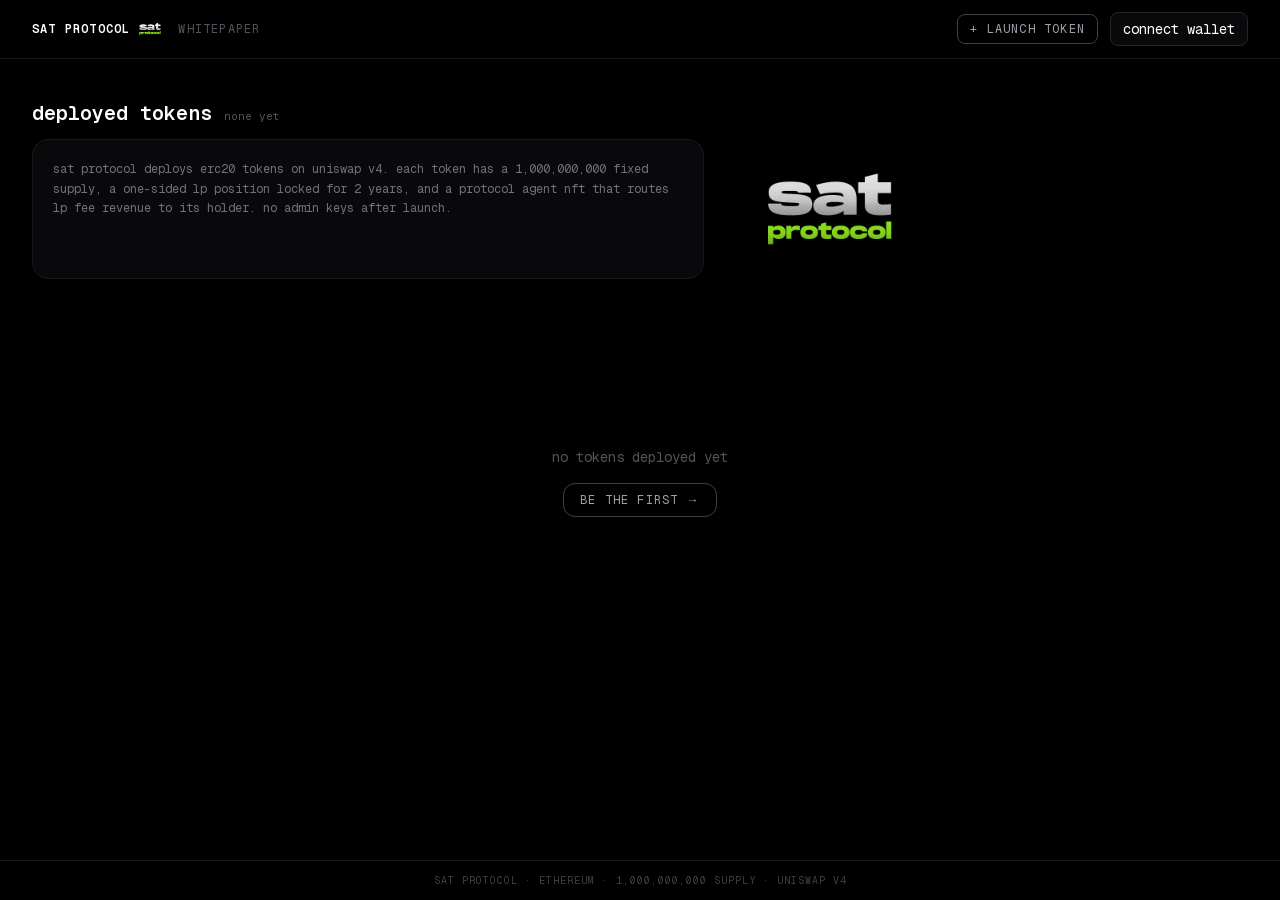
==== commit c47d3927: "update factory address" ====
--- a/index.html
+++ b/index.html
@@ -1 +1 @@
-<!DOCTYPE html><html lang="en" class="geist_a71539c9-module__T19VSG__variable geist_mono_8d43a2aa-module__8Li5zG__variable antialiased"><head><meta charSet="utf-8"/><meta name="viewport" content="width=device-width, initial-scale=1"/><link rel="preload" href="/_next/static/media/797e433ab948586e-s.p.09zddjkbdep5a.woff2" as="font" crossorigin="" type="font/woff2"/><link rel="preload" href="/_next/static/media/caa3a2e1cccd8315-s.p.09~u27dqhyhd6.woff2" as="font" crossorigin="" type="font/woff2"/><link rel="preload" as="image" href="/logo.png"/><link rel="stylesheet" href="/_next/static/chunks/0p9w4xf_-f529.css" data-precedence="next"/><link rel="preload" as="script" fetchPriority="low" href="/_next/static/chunks/0d5obh_jtdov6.js"/><script src="/_next/static/chunks/10fi09my9mp_..js" async=""></script><script src="/_next/static/chunks/0097qk6hpc7zs.js" async=""></script><script src="/_next/static/chunks/0xnfchwvkl~uw.js" async=""></script><script src="/_next/static/chunks/0l.kx8mk.-zxi.js" async=""></script><script src="/_next/static/chunks/turbopack-0c70luie7-__b.js" async=""></script><script src="/_next/static/chunks/00knzl12jo7r2.js" async=""></script><script src="/_next/static/chunks/16qd167umziww.js" async=""></script><script src="/_next/static/chunks/148ae4cjba01u.js" async=""></script><script src="/_next/static/chunks/0r4pxdzy2ql_x.js" async=""></script><script src="/_next/static/chunks/10kqypc6uxays.js" async=""></script><script src="/_next/static/chunks/14dokw5ca038z.js" async=""></script><script src="/_next/static/chunks/0urlgjj7appyq.js" async=""></script><script src="/_next/static/chunks/0zar61j30pjb5.js" async=""></script><script src="/_next/static/chunks/02in2-6fij0lz.js" async=""></script><script src="/_next/static/chunks/0i6.2bb0b1e-e.js" async=""></script><meta name="next-size-adjust" content=""/><title>Sat Protocol</title><meta name="description" content="deploy tokens · Ethereum"/><meta property="og:title" content="Sat Protocol"/><meta property="og:description" content="deploy tokens · Ethereum"/><meta property="og:image" content="http://localhost:3000/banner.jpg"/><meta property="og:image:width" content="1270"/><meta property="og:image:height" content="630"/><meta name="twitter:card" content="summary_large_image"/><meta name="twitter:title" content="Sat Protocol"/><meta name="twitter:description" content="deploy tokens · Ethereum"/><meta name="twitter:image" content="http://localhost:3000/banner.jpg"/><script src="/_next/static/chunks/03~yq9q893hmn.js" noModule=""></script></head><body class="min-h-full flex flex-col"><div hidden=""><!--$--><!--/$--></div><div data-rk=""><style>[data-rk]{--rk-blurs-modalOverlay:blur(0px);--rk-fonts-body:-apple-system, BlinkMacSystemFont, "Segoe UI", Roboto, Helvetica, Arial, sans-serif, "Apple Color Emoji", "Segoe UI Emoji", "Segoe UI Symbol";--rk-radii-actionButton:10px;--rk-radii-connectButton:8px;--rk-radii-menuButton:8px;--rk-radii-modal:16px;--rk-radii-modalMobile:18px;--rk-colors-accentColor:#fff;--rk-colors-accentColorForeground:#000;--rk-colors-actionButtonBorder:rgba(255, 255, 255, 0.04);--rk-colors-actionButtonBorderMobile:rgba(255, 255, 255, 0.08);--rk-colors-actionButtonSecondaryBackground:rgba(255, 255, 255, 0.08);--rk-colors-closeButton:rgba(224, 232, 255, 0.6);--rk-colors-closeButtonBackground:rgba(255, 255, 255, 0.08);--rk-colors-connectButtonBackground:#1A1B1F;--rk-colors-connectButtonBackgroundError:#FF494A;--rk-colors-connectButtonInnerBackground:linear-gradient(0deg, rgba(255, 255, 255, 0.075), rgba(255, 255, 255, 0.15));--rk-colors-connectButtonText:#FFF;--rk-colors-connectButtonTextError:#FFF;--rk-colors-connectionIndicator:#30E000;--rk-colors-downloadBottomCardBackground:linear-gradient(126deg, rgba(0, 0, 0, 0) 9.49%, rgba(120, 120, 120, 0.2) 71.04%), #1A1B1F;--rk-colors-downloadTopCardBackground:linear-gradient(126deg, rgba(120, 120, 120, 0.2) 9.49%, rgba(0, 0, 0, 0) 71.04%), #1A1B1F;--rk-colors-error:#FF494A;--rk-colors-generalBorder:rgba(255, 255, 255, 0.08);--rk-colors-generalBorderDim:rgba(255, 255, 255, 0.04);--rk-colors-menuItemBackground:rgba(224, 232, 255, 0.1);--rk-colors-modalBackdrop:rgba(0, 0, 0, 0.5);--rk-colors-modalBackground:#1A1B1F;--rk-colors-modalBorder:rgba(255, 255, 255, 0.08);--rk-colors-modalText:#FFF;--rk-colors-modalTextDim:rgba(224, 232, 255, 0.3);--rk-colors-modalTextSecondary:rgba(255, 255, 255, 0.6);--rk-colors-profileAction:rgba(224, 232, 255, 0.1);--rk-colors-profileActionHover:rgba(224, 232, 255, 0.2);--rk-colors-profileForeground:rgba(224, 232, 255, 0.05);--rk-colors-selectedOptionBorder:rgba(224, 232, 255, 0.1);--rk-colors-standby:#FFD641;--rk-shadows-connectButton:0px 4px 12px rgba(0, 0, 0, 0.1);--rk-shadows-dialog:0px 8px 32px rgba(0, 0, 0, 0.32);--rk-shadows-profileDetailsAction:0px 2px 6px rgba(37, 41, 46, 0.04);--rk-shadows-selectedOption:0px 2px 6px rgba(0, 0, 0, 0.24);--rk-shadows-selectedWallet:0px 2px 6px rgba(0, 0, 0, 0.24);--rk-shadows-walletLogo:0px 2px 16px rgba(0, 0, 0, 0.16);}</style><header class="sticky top-0 z-40 border-b border-zinc-900 bg-black/80 backdrop-blur"><div class="mx-auto flex w-full max-w-[1400px] items-center justify-between gap-4 py-3 px-4 sm:px-8"><div class="flex items-center gap-4"><a class="flex items-center gap-2 group" href="/"><span class="font-mono text-xs font-semibold tracking-widest text-white uppercase">Sat Protocol</span><img alt="" width="24" height="24" decoding="async" data-nimg="1" class="rounded-sm" style="color:transparent" src="/logo.png"/></a><a class="font-mono text-xs uppercase tracking-widest text-zinc-600 hover:text-zinc-300 transition-colors hidden sm:block" href="/whitepaper/">whitepaper</a></div><div class="flex items-center gap-3"><a class="font-mono text-xs uppercase tracking-widest border border-zinc-700 px-3 py-1.5 rounded-lg hover:border-zinc-500 hover:text-white text-zinc-400 transition-colors hidden sm:block" href="/launch/">+ launch token</a><div class="hidden sm:block"><div class="shrink-0" aria-hidden="true" style="opacity:0;pointer-events:none;user-select:none"><button type="button" class="border border-zinc-800 bg-zinc-950 hover:bg-zinc-900 text-sm font-mono px-3 py-1.5 rounded-lg transition-colors cursor-pointer">connect wallet</button></div></div></div></div></header><main class="flex-1 pb-20 sm:pb-10"><div class="max-w-[1400px] mx-auto px-4 sm:px-8 py-10"><div class="mb-10"><div class="flex items-baseline gap-3 mb-3"><h1 class="font-mono text-xl text-white font-semibold">deployed tokens</h1><span class="font-mono text-[11px] text-zinc-600">none yet</span></div><div class="flex items-stretch gap-6"><div class="border border-zinc-900 rounded-2xl bg-zinc-950 p-5 max-w-2xl flex-1"><p class="font-mono text-xs text-zinc-500 leading-relaxed">sat protocol deploys erc20 tokens on uniswap v4. each token has a 1,000,000,000 fixed supply, a one-sided lp position locked for 2 years, and a protocol agent nft that routes lp fee revenue to its holder. no admin keys after launch.</p></div><div class="hidden sm:flex items-center justify-center px-8"><img alt="Sat Protocol" loading="lazy" width="140" height="140" decoding="async" data-nimg="1" class="rounded-xl opacity-90" style="color:transparent" src="/logo.png"/></div></div></div><div class="flex flex-col items-center justify-center py-32 gap-4"><p class="font-mono text-zinc-600 text-sm">no tokens deployed yet</p><a class="font-mono text-xs uppercase tracking-widest border border-zinc-700 px-4 py-2 rounded-xl hover:border-zinc-500 text-zinc-400 hover:text-white transition-colors" href="/launch/">be the first →</a></div></div><!--$--><!--/$--></main><footer class="hidden sm:block fixed bottom-0 inset-x-0 z-40 border-t border-zinc-900 bg-black/80 backdrop-blur py-3 text-center"><p class="font-mono text-[10px] text-zinc-700 uppercase tracking-widest">Sat Protocol<!-- --> · <!-- -->Ethereum<!-- --> · 1,000,000,000 supply · uniswap v4</p></footer><div class="sm:hidden fixed bottom-0 inset-x-0 z-40 border-t border-zinc-900 bg-black/90 backdrop-blur px-4 py-3 flex items-center gap-3"><a class="flex-1 text-center font-mono text-xs uppercase tracking-widest border border-zinc-700 px-3 py-2.5 rounded-xl hover:border-zinc-500 text-zinc-400 hover:text-white transition-colors" href="/launch/">+ launch token</a><div class="shrink-0"><div class="shrink-0" aria-hidden="true" style="opacity:0;pointer-events:none;user-select:none"><button type="button" class="border border-zinc-800 bg-zinc-950 hover:bg-zinc-900 text-sm font-mono px-3 py-1.5 rounded-lg transition-colors cursor-pointer">connect wallet</button></div></div></div></div><script src="/_next/static/chunks/0d5obh_jtdov6.js" id="_R_" async=""></script><script>(self.__next_f=self.__next_f||[]).push([0])</script><script>self.__next_f.push([1,"1:\"$Sreact.fragment\"\n2:I[29282,[\"/_next/static/chunks/00knzl12jo7r2.js\",\"/_next/static/chunks/16qd167umziww.js\",\"/_next/static/chunks/148ae4cjba01u.js\",\"/_next/static/chunks/0r4pxdzy2ql_x.js\",\"/_next/static/chunks/10kqypc6uxays.js\",\"/_next/static/chunks/14dokw5ca038z.js\",\"/_next/static/chunks/0urlgjj7appyq.js\",\"/_next/static/chunks/0zar61j30pjb5.js\",\"/_next/static/chunks/02in2-6fij0lz.js\"],\"Providers\"]\n3:I[981218,[\"/_next/static/chunks/00knzl12jo7r2.js\",\"/_next/static/chunks/16qd167umziww.js\",\"/_next/static/chunks/148ae4cjba01u.js\",\"/_next/static/chunks/0r4pxdzy2ql_x.js\",\"/_next/static/chunks/10kqypc6uxays.js\",\"/_next/static/chunks/14dokw5ca038z.js\",\"/_next/static/chunks/0urlgjj7appyq.js\",\"/_next/static/chunks/0zar61j30pjb5.js\",\"/_next/static/chunks/02in2-6fij0lz.js\"],\"\"]\n4:I[757919,[\"/_next/static/chunks/00knzl12jo7r2.js\",\"/_next/static/chunks/16qd167umziww.js\",\"/_next/static/chunks/148ae4cjba01u.js\",\"/_next/static/chunks/0r4pxdzy2ql_x.js\",\"/_next/static/chunks/10kqypc6uxays.js\",\"/_next/static/chunks/14dokw5ca038z.js\",\"/_next/static/chunks/0urlgjj7appyq.js\",\"/_next/static/chunks/0zar61j30pjb5.js\",\"/_next/static/chunks/02in2-6fij0lz.js\"],\"Image\"]\n5:I[174914,[\"/_next/static/chunks/00knzl12jo7r2.js\",\"/_next/static/chunks/16qd167umziww.js\",\"/_next/static/chunks/148ae4cjba01u.js\",\"/_next/static/chunks/0r4pxdzy2ql_x.js\",\"/_next/static/chunks/10kqypc6uxays.js\",\"/_next/static/chunks/14dokw5ca038z.js\",\"/_next/static/chunks/0urlgjj7appyq.js\",\"/_next/static/chunks/0zar61j30pjb5.js\",\"/_next/static/chunks/02in2-6fij0lz.js\"],\"default\"]\n6:I[238112,[\"/_next/static/chunks/00knzl12jo7r2.js\",\"/_next/static/chunks/16qd167umziww.js\",\"/_next/static/chunks/148ae4cjba01u.js\",\"/_next/static/chunks/0r4pxdzy2ql_x.js\",\"/_next/static/chunks/10kqypc6uxays.js\",\"/_next/static/chunks/14dokw5ca038z.js\",\"/_next/static/chunks/0urlgjj7appyq.js\",\"/_next/static/chunks/0zar61j30pjb5.js\",\"/_next/static/chunks/02in2-6fij0lz.js\"],\"default\"]\n7:I[599517,[\"/_next/static/chunks/00knzl12jo7r2.js\",\"/_next/static/chunks/16qd167umziww.js\",\"/_next/static/chunks/148ae4cjba01u.js\",\"/_next/static/chunks/0r4pxdzy2ql_x.js\",\"/_next/static/chunks/10kqypc6uxays.js\",\"/_next/static/chunks/14dokw5ca038z.js\",\"/_next/static/chunks/0urlgjj7appyq.js\",\"/_next/static/chunks/0zar61j30pjb5.js\",\"/_next/static/chunks/02in2-6fij0lz.js\"],\"default\"]\nc:I[940066,[\"/_next/static/chunks/00knzl12jo7r2.js\",\"/_next/static/chunks/16qd167umziww.js\",\"/_next/static/chunks/148ae4cjba01u.js\",\"/_next/static/chunks/0r4pxdzy2ql_x.js\",\"/_next/static/chunks/10kqypc6uxays.js\",\"/_next/static/chunks/14dokw5ca038z.js\",\"/_next/static/chunks/0urlgjj7appyq.js\",\"/_next/static/chunks/0zar61j30pjb5.js\",\"/_next/static/chunks/02in2-6fij0lz.js\"],\"default\",1]\n:HL[\"/_next/static/chunks/0p9w4xf_-f529.css\",\"style\"]\n:HL[\"/_next/static/media/797e433ab948586e-s.p.09zddjkbdep5a.woff2\",\"font\",{\"crossOrigin\":\"\",\"type\":\"font/woff2\"}]\n:HL[\"/_next/static/media/caa3a2e1cccd8315-s.p.09~u27dqhyhd6.woff2\",\"font\",{\"crossOrigin\":\"\",\"type\":\"font/woff2\"}]\n"])</script><script>self.__next_f.push([1,"0:{\"P\":null,\"c\":[\"\",\"\"],\"q\":\"\",\"i\":false,\"f\":[[[\"\",{\"children\":[\"__PAGE__\",{}]},\"$undefined\",\"$undefined\",16],[[\"$\",\"$1\",\"c\",{\"children\":[[[\"$\",\"link\",\"0\",{\"rel\":\"stylesheet\",\"href\":\"/_next/static/chunks/0p9w4xf_-f529.css\",\"precedence\":\"next\",\"crossOrigin\":\"$undefined\",\"nonce\":\"$undefined\"}],[\"$\",\"script\",\"script-0\",{\"src\":\"/_next/static/chunks/00knzl12jo7r2.js\",\"async\":true,\"nonce\":\"$undefined\"}],[\"$\",\"script\",\"script-1\",{\"src\":\"/_next/static/chunks/16qd167umziww.js\",\"async\":true,\"nonce\":\"$undefined\"}],[\"$\",\"script\",\"script-2\",{\"src\":\"/_next/static/chunks/148ae4cjba01u.js\",\"async\":true,\"nonce\":\"$undefined\"}],[\"$\",\"script\",\"script-3\",{\"src\":\"/_next/static/chunks/0r4pxdzy2ql_x.js\",\"async\":true,\"nonce\":\"$undefined\"}],[\"$\",\"script\",\"script-4\",{\"src\":\"/_next/static/chunks/10kqypc6uxays.js\",\"async\":true,\"nonce\":\"$undefined\"}],[\"$\",\"script\",\"script-5\",{\"src\":\"/_next/static/chunks/14dokw5ca038z.js\",\"async\":true,\"nonce\":\"$undefined\"}],[\"$\",\"script\",\"script-6\",{\"src\":\"/_next/static/chunks/0urlgjj7appyq.js\",\"async\":true,\"nonce\":\"$undefined\"}],[\"$\",\"script\",\"script-7\",{\"src\":\"/_next/static/chunks/0zar61j30pjb5.js\",\"async\":true,\"nonce\":\"$undefined\"}],[\"$\",\"script\",\"script-8\",{\"src\":\"/_next/static/chunks/02in2-6fij0lz.js\",\"async\":true,\"nonce\":\"$undefined\"}]],[\"$\",\"html\",null,{\"lang\":\"en\",\"className\":\"geist_a71539c9-module__T19VSG__variable geist_mono_8d43a2aa-module__8Li5zG__variable antialiased\",\"children\":[\"$\",\"body\",null,{\"className\":\"min-h-full flex flex-col\",\"children\":[\"$\",\"$L2\",null,{\"children\":[[\"$\",\"header\",null,{\"className\":\"sticky top-0 z-40 border-b border-zinc-900 bg-black/80 backdrop-blur\",\"children\":[\"$\",\"div\",null,{\"className\":\"mx-auto flex w-full max-w-[1400px] items-center justify-between gap-4 py-3 px-4 sm:px-8\",\"children\":[[\"$\",\"div\",null,{\"className\":\"flex items-center gap-4\",\"children\":[[\"$\",\"$L3\",null,{\"href\":\"/\",\"className\":\"flex items-center gap-2 group\",\"children\":[[\"$\",\"span\",null,{\"className\":\"font-mono text-xs font-semibold tracking-widest text-white uppercase\",\"children\":\"Sat Protocol\"}],[\"$\",\"$L4\",null,{\"src\":\"/logo.png\",\"alt\":\"\",\"width\":24,\"height\":24,\"priority\":true,\"className\":\"rounded-sm\"}]]}],[\"$\",\"$L3\",null,{\"href\":\"/whitepaper\",\"className\":\"font-mono text-xs uppercase tracking-widest text-zinc-600 hover:text-zinc-300 transition-colors hidden sm:block\",\"children\":\"whitepaper\"}]]}],[\"$\",\"div\",null,{\"className\":\"flex items-center gap-3\",\"children\":[[\"$\",\"$L3\",null,{\"href\":\"/launch\",\"className\":\"font-mono text-xs uppercase tracking-widest border border-zinc-700 px-3 py-1.5 rounded-lg hover:border-zinc-500 hover:text-white text-zinc-400 transition-colors hidden sm:block\",\"children\":\"+ launch token\"}],[\"$\",\"div\",null,{\"className\":\"hidden sm:block\",\"children\":[\"$\",\"$L5\",null,{}]}]]}]]}]}],[\"$\",\"main\",null,{\"className\":\"flex-1 pb-20 sm:pb-10\",\"children\":[\"$\",\"$L6\",null,{\"parallelRouterKey\":\"children\",\"error\":\"$undefined\",\"errorStyles\":\"$undefined\",\"errorScripts\":\"$undefined\",\"template\":[\"$\",\"$L7\",null,{}],\"templateStyles\":\"$undefined\",\"templateScripts\":\"$undefined\",\"notFound\":[[[\"$\",\"title\",null,{\"children\":\"404: This page could not be found.\"}],[\"$\",\"div\",null,{\"style\":{\"fontFamily\":\"system-ui,\\\"Segoe UI\\\",Roboto,Helvetica,Arial,sans-serif,\\\"Apple Color Emoji\\\",\\\"Segoe UI Emoji\\\"\",\"height\":\"100vh\",\"textAlign\":\"center\",\"display\":\"flex\",\"flexDirection\":\"column\",\"alignItems\":\"center\",\"justifyContent\":\"center\"},\"children\":[\"$\",\"div\",null,{\"children\":[[\"$\",\"style\",null,{\"dangerouslySetInnerHTML\":{\"__html\":\"body{color:#000;background:#fff;margin:0}.next-error-h1{border-right:1px solid rgba(0,0,0,.3)}@media (prefers-color-scheme:dark){body{color:#fff;background:#000}.next-error-h1{border-right:1px solid rgba(255,255,255,.3)}}\"}}],[\"$\",\"h1\",null,{\"className\":\"next-error-h1\",\"style\":{\"display\":\"inline-block\",\"margin\":\"0 20px 0 0\",\"padding\":\"0 23px 0 0\",\"fontSize\":24,\"fontWeight\":500,\"verticalAlign\":\"top\",\"lineHeight\":\"49px\"},\"children\":404}],[\"$\",\"div\",null,{\"style\":{\"display\":\"inline-block\"},\"children\":[\"$\",\"h2\",null,{\"style\":{\"fontSize\":14,\"fontWeight\":400,\"lineHeight\":\"49px\",\"margin\":0},\"children\":\"This page could not be found.\"}]}]]}]}]],[]],\"forbidden\":\"$undefined\",\"unauthorized\":\"$undefined\"}]}],[\"$\",\"footer\",null,{\"className\":\"hidden sm:block fixed bottom-0 inset-x-0 z-40 border-t border-zinc-900 bg-black/80 backdrop-blur py-3 text-center\",\"children\":[\"$\",\"p\",null,{\"className\":\"font-mono text-[10px] text-zinc-700 uppercase tracking-widest\",\"children\":[\"Sat Protocol\",\" · \",\"Ethereum\",\" · 1,000,000,000 supply · uniswap v4\"]}]}],[\"$\",\"div\",null,{\"className\":\"sm:hidden fixed bottom-0 inset-x-0 z-40 border-t border-zinc-900 bg-black/90 backdrop-blur px-4 py-3 flex items-center gap-3\",\"children\":[\"$L8\",\"$L9\"]}]]}]}]}]]}],{\"children\":[\"$La\",{},null,false,null]},null,false,null],\"$Lb\",false]],\"m\":\"$undefined\",\"G\":[\"$c\",[\"$Ld\"]],\"S\":true,\"h\":null,\"s\":\"$undefined\",\"l\":\"$undefined\",\"p\":\"$undefined\",\"d\":\"$undefined\",\"b\":\"7xtLPC5CE8UOZE-SnS2s1\"}\n"])</script><script>self.__next_f.push([1,"e:I[154507,[\"/_next/static/chunks/00knzl12jo7r2.js\",\"/_next/static/chunks/16qd167umziww.js\",\"/_next/static/chunks/148ae4cjba01u.js\",\"/_next/static/chunks/0r4pxdzy2ql_x.js\",\"/_next/static/chunks/10kqypc6uxays.js\",\"/_next/static/chunks/14dokw5ca038z.js\",\"/_next/static/chunks/0urlgjj7appyq.js\",\"/_next/static/chunks/0zar61j30pjb5.js\",\"/_next/static/chunks/02in2-6fij0lz.js\"],\"ClientPageRoot\"]\nf:I[347549,[\"/_next/static/chunks/00knzl12jo7r2.js\",\"/_next/static/chunks/16qd167umziww.js\",\"/_next/static/chunks/148ae4cjba01u.js\",\"/_next/static/chunks/0r4pxdzy2ql_x.js\",\"/_next/static/chunks/10kqypc6uxays.js\",\"/_next/static/chunks/14dokw5ca038z.js\",\"/_next/static/chunks/0urlgjj7appyq.js\",\"/_next/static/chunks/0zar61j30pjb5.js\",\"/_next/static/chunks/02in2-6fij0lz.js\",\"/_next/static/chunks/0i6.2bb0b1e-e.js\"],\"default\"]\n12:I[17891,[\"/_next/static/chunks/00knzl12jo7r2.js\",\"/_next/static/chunks/16qd167umziww.js\",\"/_next/static/chunks/148ae4cjba01u.js\",\"/_next/static/chunks/0r4pxdzy2ql_x.js\",\"/_next/static/chunks/10kqypc6uxays.js\",\"/_next/static/chunks/14dokw5ca038z.js\",\"/_next/static/chunks/0urlgjj7appyq.js\",\"/_next/static/chunks/0zar61j30pjb5.js\",\"/_next/static/chunks/02in2-6fij0lz.js\"],\"OutletBoundary\"]\n13:\"$Sreact.suspense\"\n15:I[17891,[\"/_next/static/chunks/00knzl12jo7r2.js\",\"/_next/static/chunks/16qd167umziww.js\",\"/_next/static/chunks/148ae4cjba01u.js\",\"/_next/static/chunks/0r4pxdzy2ql_x.js\",\"/_next/static/chunks/10kqypc6uxays.js\",\"/_next/static/chunks/14dokw5ca038z.js\",\"/_next/static/chunks/0urlgjj7appyq.js\",\"/_next/static/chunks/0zar61j30pjb5.js\",\"/_next/static/chunks/02in2-6fij0lz.js\"],\"ViewportBoundary\"]\n17:I[17891,[\"/_next/static/chunks/00knzl12jo7r2.js\",\"/_next/static/chunks/16qd167umziww.js\",\"/_next/static/chunks/148ae4cjba01u.js\",\"/_next/static/chunks/0r4pxdzy2ql_x.js\",\"/_next/static/chunks/10kqypc6uxays.js\",\"/_next/static/chunks/14dokw5ca038z.js\",\"/_next/static/chunks/0urlgjj7appyq.js\",\"/_next/static/chunks/0zar61j30pjb5.js\",\"/_next/static/chunks/02in2-6fij0lz.js\"],\"MetadataBoundary\"]\n8:[\"$\",\"$L3\",null,{\"href\":\"/launch\",\"className\":\"flex-1 text-center font-mono text-xs uppercase tracking-widest border border-zinc-700 px-3 py-2.5 rounded-xl hover:border-zinc-500 text-zinc-400 hover:text-white transition-colors\",\"children\":\"+ launch token\"}]\n9:[\"$\",\"div\",null,{\"className\":\"shrink-0\",\"children\":[\"$\",\"$L5\",null,{}]}]\na:[\"$\",\"$1\",\"c\",{\"children\":[[\"$\",\"$Le\",null,{\"Component\":\"$f\",\"serverProvidedParams\":{\"searchParams\":{},\"params\":{},\"promises\":[\"$@10\",\"$@11\"]}}],[[\"$\",\"script\",\"script-0\",{\"src\":\"/_next/static/chunks/0i6.2bb0b1e-e.js\",\"async\":true,\"nonce\":\"$undefined\"}]],[\"$\",\"$L12\",null,{\"children\":[\"$\",\"$13\",null,{\"name\":\"Next.MetadataOutlet\",\"children\":\"$@14\"}]}]]}]\nb:[\"$\",\"$1\",\"h\",{\"children\":[null,[\"$\",\"$L15\",null,{\"children\":\"$L16\"}],[\"$\",\"div\",null,{\"hidden\":true,\"children\":[\"$\",\"$L17\",null,{\"children\":[\"$\",\"$13\",null,{\"name\":\"Next.Metadata\",\"children\":\"$L18\"}]}]}],[\"$\",\"meta\",null,{\"name\":\"next-size-adjust\",\"content\":\"\"}]]}]\nd:[\"$\",\"link\",\"0\",{\"rel\":\"stylesheet\",\"href\":\"/_next/static/chunks/0p9w4xf_-f529.css\",\"precedence\":\"next\",\"crossOrigin\":\"$undefined\",\"nonce\":\"$undefined\"}]\n"])</script><script>self.__next_f.push([1,"10:{}\n11:\"$a:props:children:0:props:serverProvidedParams:params\"\n"])</script><script>self.__next_f.push([1,"16:[[\"$\",\"meta\",\"0\",{\"charSet\":\"utf-8\"}],[\"$\",\"meta\",\"1\",{\"name\":\"viewport\",\"content\":\"width=device-width, initial-scale=1\"}]]\n"])</script><script>self.__next_f.push([1,"14:null\n18:[[\"$\",\"title\",\"0\",{\"children\":\"Sat Protocol\"}],[\"$\",\"meta\",\"1\",{\"name\":\"description\",\"content\":\"deploy tokens · Ethereum\"}],[\"$\",\"meta\",\"2\",{\"property\":\"og:title\",\"content\":\"Sat Protocol\"}],[\"$\",\"meta\",\"3\",{\"property\":\"og:description\",\"content\":\"deploy tokens · Ethereum\"}],[\"$\",\"meta\",\"4\",{\"property\":\"og:image\",\"content\":\"http://localhost:3000/banner.jpg\"}],[\"$\",\"meta\",\"5\",{\"property\":\"og:image:width\",\"content\":\"1270\"}],[\"$\",\"meta\",\"6\",{\"property\":\"og:image:height\",\"content\":\"630\"}],[\"$\",\"meta\",\"7\",{\"name\":\"twitter:card\",\"content\":\"summary_large_image\"}],[\"$\",\"meta\",\"8\",{\"name\":\"twitter:title\",\"content\":\"Sat Protocol\"}],[\"$\",\"meta\",\"9\",{\"name\":\"twitter:description\",\"content\":\"deploy tokens · Ethereum\"}],[\"$\",\"meta\",\"10\",{\"name\":\"twitter:image\",\"content\":\"http://localhost:3000/banner.jpg\"}]]\n"])</script></body></html>+<!DOCTYPE html><html lang="en" class="geist_a71539c9-module__T19VSG__variable geist_mono_8d43a2aa-module__8Li5zG__variable antialiased"><head><meta charSet="utf-8"/><meta name="viewport" content="width=device-width, initial-scale=1"/><link rel="preload" href="/_next/static/media/797e433ab948586e-s.p.09zddjkbdep5a.woff2" as="font" crossorigin="" type="font/woff2"/><link rel="preload" href="/_next/static/media/caa3a2e1cccd8315-s.p.09~u27dqhyhd6.woff2" as="font" crossorigin="" type="font/woff2"/><link rel="preload" as="image" href="/logo.png"/><link rel="stylesheet" href="/_next/static/chunks/0ps4dz8.2wrez.css" data-precedence="next"/><link rel="preload" as="script" fetchPriority="low" href="/_next/static/chunks/0d5obh_jtdov6.js"/><script src="/_next/static/chunks/10fi09my9mp_..js" async=""></script><script src="/_next/static/chunks/0097qk6hpc7zs.js" async=""></script><script src="/_next/static/chunks/0xnfchwvkl~uw.js" async=""></script><script src="/_next/static/chunks/0l.kx8mk.-zxi.js" async=""></script><script src="/_next/static/chunks/turbopack-0c70luie7-__b.js" async=""></script><script src="/_next/static/chunks/00knzl12jo7r2.js" async=""></script><script src="/_next/static/chunks/16qd167umziww.js" async=""></script><script src="/_next/static/chunks/148ae4cjba01u.js" async=""></script><script src="/_next/static/chunks/0r4pxdzy2ql_x.js" async=""></script><script src="/_next/static/chunks/10kqypc6uxays.js" async=""></script><script src="/_next/static/chunks/14dokw5ca038z.js" async=""></script><script src="/_next/static/chunks/0urlgjj7appyq.js" async=""></script><script src="/_next/static/chunks/0zar61j30pjb5.js" async=""></script><script src="/_next/static/chunks/0m065sj-oej0y.js" async=""></script><script src="/_next/static/chunks/0okow5gy1x0c1.js" async=""></script><meta name="next-size-adjust" content=""/><title>Sat Protocol</title><meta name="description" content="deploy tokens · Ethereum"/><meta property="og:title" content="Sat Protocol"/><meta property="og:description" content="deploy tokens · Ethereum"/><meta property="og:image" content="http://localhost:3000/banner.jpg"/><meta property="og:image:width" content="1270"/><meta property="og:image:height" content="630"/><meta name="twitter:card" content="summary_large_image"/><meta name="twitter:title" content="Sat Protocol"/><meta name="twitter:description" content="deploy tokens · Ethereum"/><meta name="twitter:image" content="http://localhost:3000/banner.jpg"/><link rel="icon" href="/icon.jpg"/><script src="/_next/static/chunks/03~yq9q893hmn.js" noModule=""></script></head><body class="min-h-full flex flex-col"><div hidden=""><!--$--><!--/$--></div><div data-rk=""><style>[data-rk]{--rk-blurs-modalOverlay:blur(0px);--rk-fonts-body:-apple-system, BlinkMacSystemFont, "Segoe UI", Roboto, Helvetica, Arial, sans-serif, "Apple Color Emoji", "Segoe UI Emoji", "Segoe UI Symbol";--rk-radii-actionButton:10px;--rk-radii-connectButton:8px;--rk-radii-menuButton:8px;--rk-radii-modal:16px;--rk-radii-modalMobile:18px;--rk-colors-accentColor:#fff;--rk-colors-accentColorForeground:#000;--rk-colors-actionButtonBorder:rgba(255, 255, 255, 0.04);--rk-colors-actionButtonBorderMobile:rgba(255, 255, 255, 0.08);--rk-colors-actionButtonSecondaryBackground:rgba(255, 255, 255, 0.08);--rk-colors-closeButton:rgba(224, 232, 255, 0.6);--rk-colors-closeButtonBackground:rgba(255, 255, 255, 0.08);--rk-colors-connectButtonBackground:#1A1B1F;--rk-colors-connectButtonBackgroundError:#FF494A;--rk-colors-connectButtonInnerBackground:linear-gradient(0deg, rgba(255, 255, 255, 0.075), rgba(255, 255, 255, 0.15));--rk-colors-connectButtonText:#FFF;--rk-colors-connectButtonTextError:#FFF;--rk-colors-connectionIndicator:#30E000;--rk-colors-downloadBottomCardBackground:linear-gradient(126deg, rgba(0, 0, 0, 0) 9.49%, rgba(120, 120, 120, 0.2) 71.04%), #1A1B1F;--rk-colors-downloadTopCardBackground:linear-gradient(126deg, rgba(120, 120, 120, 0.2) 9.49%, rgba(0, 0, 0, 0) 71.04%), #1A1B1F;--rk-colors-error:#FF494A;--rk-colors-generalBorder:rgba(255, 255, 255, 0.08);--rk-colors-generalBorderDim:rgba(255, 255, 255, 0.04);--rk-colors-menuItemBackground:rgba(224, 232, 255, 0.1);--rk-colors-modalBackdrop:rgba(0, 0, 0, 0.5);--rk-colors-modalBackground:#1A1B1F;--rk-colors-modalBorder:rgba(255, 255, 255, 0.08);--rk-colors-modalText:#FFF;--rk-colors-modalTextDim:rgba(224, 232, 255, 0.3);--rk-colors-modalTextSecondary:rgba(255, 255, 255, 0.6);--rk-colors-profileAction:rgba(224, 232, 255, 0.1);--rk-colors-profileActionHover:rgba(224, 232, 255, 0.2);--rk-colors-profileForeground:rgba(224, 232, 255, 0.05);--rk-colors-selectedOptionBorder:rgba(224, 232, 255, 0.1);--rk-colors-standby:#FFD641;--rk-shadows-connectButton:0px 4px 12px rgba(0, 0, 0, 0.1);--rk-shadows-dialog:0px 8px 32px rgba(0, 0, 0, 0.32);--rk-shadows-profileDetailsAction:0px 2px 6px rgba(37, 41, 46, 0.04);--rk-shadows-selectedOption:0px 2px 6px rgba(0, 0, 0, 0.24);--rk-shadows-selectedWallet:0px 2px 6px rgba(0, 0, 0, 0.24);--rk-shadows-walletLogo:0px 2px 16px rgba(0, 0, 0, 0.16);}</style><header class="sticky top-0 z-40 border-b border-zinc-900 bg-black/80 backdrop-blur"><div class="mx-auto flex w-full max-w-[1400px] items-center justify-between gap-4 py-3 px-4 sm:px-8"><div class="flex items-center gap-4"><a class="flex items-center gap-2 group" href="/"><span class="font-mono text-xs font-semibold tracking-widest text-white uppercase">Sat Protocol</span><img alt="" width="24" height="24" decoding="async" data-nimg="1" class="rounded-sm" style="color:transparent" src="/logo.png"/></a><a class="font-mono text-xs uppercase tracking-widest text-zinc-600 hover:text-zinc-300 transition-colors hidden sm:block" href="/whitepaper/">whitepaper</a></div><div class="flex items-center gap-3"><a class="font-mono text-xs uppercase tracking-widest border border-zinc-700 px-3 py-1.5 rounded-lg hover:border-zinc-500 hover:text-white text-zinc-400 transition-colors hidden sm:block" href="/launch/">+ launch token</a><div class="hidden sm:block"><div class="shrink-0" aria-hidden="true" style="opacity:0;pointer-events:none;user-select:none"><button type="button" class="border border-zinc-800 bg-zinc-950 hover:bg-zinc-900 text-sm font-mono px-3 py-1.5 rounded-lg transition-colors cursor-pointer">connect wallet</button></div></div></div></div></header><main class="flex-1 pb-20 sm:pb-10"><div class="max-w-[1400px] mx-auto px-4 sm:px-8 py-10"><div class="mb-10"><div class="flex items-baseline gap-3 mb-3"><h1 class="font-mono text-xl text-white font-semibold">deployed tokens</h1><span class="font-mono text-[11px] text-zinc-600">none yet</span></div><div class="flex items-stretch gap-6"><div class="border border-zinc-900 rounded-2xl bg-zinc-950 p-5 max-w-2xl flex-1"><p class="font-mono text-xs text-zinc-500 leading-relaxed">sat protocol deploys erc20 tokens on uniswap v4. each token has a 1,000,000,000 fixed supply, a one-sided lp position locked for 2 years, and a protocol agent nft that routes lp fee revenue to its holder. no admin keys after launch.</p></div><div class="hidden sm:flex items-center justify-center px-8"><img alt="Sat Protocol" loading="lazy" width="140" height="140" decoding="async" data-nimg="1" class="rounded-xl opacity-90" style="color:transparent" src="/logo.png"/></div></div></div><div class="flex flex-col items-center justify-center py-32 gap-4"><p class="font-mono text-zinc-600 text-sm">no tokens deployed yet</p><a class="font-mono text-xs uppercase tracking-widest border border-zinc-700 px-4 py-2 rounded-xl hover:border-zinc-500 text-zinc-400 hover:text-white transition-colors" href="/launch/">be the first →</a></div></div><!--$--><!--/$--></main><footer class="hidden sm:block fixed bottom-0 inset-x-0 z-40 border-t border-zinc-900 bg-black/80 backdrop-blur py-3 text-center"><p class="font-mono text-[10px] text-zinc-700 uppercase tracking-widest">Sat Protocol<!-- --> · <!-- -->Ethereum<!-- --> · 1,000,000,000 supply · uniswap v4</p></footer><div class="sm:hidden fixed bottom-0 inset-x-0 z-40 border-t border-zinc-900 bg-black/90 backdrop-blur px-4 py-3 flex items-center gap-3"><a class="flex-1 text-center font-mono text-xs uppercase tracking-widest border border-zinc-700 px-3 py-2.5 rounded-xl hover:border-zinc-500 text-zinc-400 hover:text-white transition-colors" href="/launch/">+ launch token</a><div class="shrink-0"><div class="shrink-0" aria-hidden="true" style="opacity:0;pointer-events:none;user-select:none"><button type="button" class="border border-zinc-800 bg-zinc-950 hover:bg-zinc-900 text-sm font-mono px-3 py-1.5 rounded-lg transition-colors cursor-pointer">connect wallet</button></div></div></div></div><script src="/_next/static/chunks/0d5obh_jtdov6.js" id="_R_" async=""></script><script>(self.__next_f=self.__next_f||[]).push([0])</script><script>self.__next_f.push([1,"1:\"$Sreact.fragment\"\n2:I[29282,[\"/_next/static/chunks/00knzl12jo7r2.js\",\"/_next/static/chunks/16qd167umziww.js\",\"/_next/static/chunks/148ae4cjba01u.js\",\"/_next/static/chunks/0r4pxdzy2ql_x.js\",\"/_next/static/chunks/10kqypc6uxays.js\",\"/_next/static/chunks/14dokw5ca038z.js\",\"/_next/static/chunks/0urlgjj7appyq.js\",\"/_next/static/chunks/0zar61j30pjb5.js\",\"/_next/static/chunks/0m065sj-oej0y.js\"],\"Providers\"]\n3:I[981218,[\"/_next/static/chunks/00knzl12jo7r2.js\",\"/_next/static/chunks/16qd167umziww.js\",\"/_next/static/chunks/148ae4cjba01u.js\",\"/_next/static/chunks/0r4pxdzy2ql_x.js\",\"/_next/static/chunks/10kqypc6uxays.js\",\"/_next/static/chunks/14dokw5ca038z.js\",\"/_next/static/chunks/0urlgjj7appyq.js\",\"/_next/static/chunks/0zar61j30pjb5.js\",\"/_next/static/chunks/0m065sj-oej0y.js\"],\"\"]\n4:I[757919,[\"/_next/static/chunks/00knzl12jo7r2.js\",\"/_next/static/chunks/16qd167umziww.js\",\"/_next/static/chunks/148ae4cjba01u.js\",\"/_next/static/chunks/0r4pxdzy2ql_x.js\",\"/_next/static/chunks/10kqypc6uxays.js\",\"/_next/static/chunks/14dokw5ca038z.js\",\"/_next/static/chunks/0urlgjj7appyq.js\",\"/_next/static/chunks/0zar61j30pjb5.js\",\"/_next/static/chunks/0m065sj-oej0y.js\"],\"Image\"]\n5:I[174914,[\"/_next/static/chunks/00knzl12jo7r2.js\",\"/_next/static/chunks/16qd167umziww.js\",\"/_next/static/chunks/148ae4cjba01u.js\",\"/_next/static/chunks/0r4pxdzy2ql_x.js\",\"/_next/static/chunks/10kqypc6uxays.js\",\"/_next/static/chunks/14dokw5ca038z.js\",\"/_next/static/chunks/0urlgjj7appyq.js\",\"/_next/static/chunks/0zar61j30pjb5.js\",\"/_next/static/chunks/0m065sj-oej0y.js\"],\"default\"]\n6:I[238112,[\"/_next/static/chunks/00knzl12jo7r2.js\",\"/_next/static/chunks/16qd167umziww.js\",\"/_next/static/chunks/148ae4cjba01u.js\",\"/_next/static/chunks/0r4pxdzy2ql_x.js\",\"/_next/static/chunks/10kqypc6uxays.js\",\"/_next/static/chunks/14dokw5ca038z.js\",\"/_next/static/chunks/0urlgjj7appyq.js\",\"/_next/static/chunks/0zar61j30pjb5.js\",\"/_next/static/chunks/0m065sj-oej0y.js\"],\"default\"]\n7:I[599517,[\"/_next/static/chunks/00knzl12jo7r2.js\",\"/_next/static/chunks/16qd167umziww.js\",\"/_next/static/chunks/148ae4cjba01u.js\",\"/_next/static/chunks/0r4pxdzy2ql_x.js\",\"/_next/static/chunks/10kqypc6uxays.js\",\"/_next/static/chunks/14dokw5ca038z.js\",\"/_next/static/chunks/0urlgjj7appyq.js\",\"/_next/static/chunks/0zar61j30pjb5.js\",\"/_next/static/chunks/0m065sj-oej0y.js\"],\"default\"]\nc:I[940066,[\"/_next/static/chunks/00knzl12jo7r2.js\",\"/_next/static/chunks/16qd167umziww.js\",\"/_next/static/chunks/148ae4cjba01u.js\",\"/_next/static/chunks/0r4pxdzy2ql_x.js\",\"/_next/static/chunks/10kqypc6uxays.js\",\"/_next/static/chunks/14dokw5ca038z.js\",\"/_next/static/chunks/0urlgjj7appyq.js\",\"/_next/static/chunks/0zar61j30pjb5.js\",\"/_next/static/chunks/0m065sj-oej0y.js\"],\"default\",1]\n:HL[\"/_next/static/chunks/0ps4dz8.2wrez.css\",\"style\"]\n:HL[\"/_next/static/media/797e433ab948586e-s.p.09zddjkbdep5a.woff2\",\"font\",{\"crossOrigin\":\"\",\"type\":\"font/woff2\"}]\n:HL[\"/_next/static/media/caa3a2e1cccd8315-s.p.09~u27dqhyhd6.woff2\",\"font\",{\"crossOrigin\":\"\",\"type\":\"font/woff2\"}]\n"])</script><script>self.__next_f.push([1,"0:{\"P\":null,\"c\":[\"\",\"\"],\"q\":\"\",\"i\":false,\"f\":[[[\"\",{\"children\":[\"__PAGE__\",{}]},\"$undefined\",\"$undefined\",16],[[\"$\",\"$1\",\"c\",{\"children\":[[[\"$\",\"link\",\"0\",{\"rel\":\"stylesheet\",\"href\":\"/_next/static/chunks/0ps4dz8.2wrez.css\",\"precedence\":\"next\",\"crossOrigin\":\"$undefined\",\"nonce\":\"$undefined\"}],[\"$\",\"script\",\"script-0\",{\"src\":\"/_next/static/chunks/00knzl12jo7r2.js\",\"async\":true,\"nonce\":\"$undefined\"}],[\"$\",\"script\",\"script-1\",{\"src\":\"/_next/static/chunks/16qd167umziww.js\",\"async\":true,\"nonce\":\"$undefined\"}],[\"$\",\"script\",\"script-2\",{\"src\":\"/_next/static/chunks/148ae4cjba01u.js\",\"async\":true,\"nonce\":\"$undefined\"}],[\"$\",\"script\",\"script-3\",{\"src\":\"/_next/static/chunks/0r4pxdzy2ql_x.js\",\"async\":true,\"nonce\":\"$undefined\"}],[\"$\",\"script\",\"script-4\",{\"src\":\"/_next/static/chunks/10kqypc6uxays.js\",\"async\":true,\"nonce\":\"$undefined\"}],[\"$\",\"script\",\"script-5\",{\"src\":\"/_next/static/chunks/14dokw5ca038z.js\",\"async\":true,\"nonce\":\"$undefined\"}],[\"$\",\"script\",\"script-6\",{\"src\":\"/_next/static/chunks/0urlgjj7appyq.js\",\"async\":true,\"nonce\":\"$undefined\"}],[\"$\",\"script\",\"script-7\",{\"src\":\"/_next/static/chunks/0zar61j30pjb5.js\",\"async\":true,\"nonce\":\"$undefined\"}],[\"$\",\"script\",\"script-8\",{\"src\":\"/_next/static/chunks/0m065sj-oej0y.js\",\"async\":true,\"nonce\":\"$undefined\"}]],[\"$\",\"html\",null,{\"lang\":\"en\",\"className\":\"geist_a71539c9-module__T19VSG__variable geist_mono_8d43a2aa-module__8Li5zG__variable antialiased\",\"children\":[\"$\",\"body\",null,{\"className\":\"min-h-full flex flex-col\",\"children\":[\"$\",\"$L2\",null,{\"children\":[[\"$\",\"header\",null,{\"className\":\"sticky top-0 z-40 border-b border-zinc-900 bg-black/80 backdrop-blur\",\"children\":[\"$\",\"div\",null,{\"className\":\"mx-auto flex w-full max-w-[1400px] items-center justify-between gap-4 py-3 px-4 sm:px-8\",\"children\":[[\"$\",\"div\",null,{\"className\":\"flex items-center gap-4\",\"children\":[[\"$\",\"$L3\",null,{\"href\":\"/\",\"className\":\"flex items-center gap-2 group\",\"children\":[[\"$\",\"span\",null,{\"className\":\"font-mono text-xs font-semibold tracking-widest text-white uppercase\",\"children\":\"Sat Protocol\"}],[\"$\",\"$L4\",null,{\"src\":\"/logo.png\",\"alt\":\"\",\"width\":24,\"height\":24,\"priority\":true,\"className\":\"rounded-sm\"}]]}],[\"$\",\"$L3\",null,{\"href\":\"/whitepaper\",\"className\":\"font-mono text-xs uppercase tracking-widest text-zinc-600 hover:text-zinc-300 transition-colors hidden sm:block\",\"children\":\"whitepaper\"}]]}],[\"$\",\"div\",null,{\"className\":\"flex items-center gap-3\",\"children\":[[\"$\",\"$L3\",null,{\"href\":\"/launch\",\"className\":\"font-mono text-xs uppercase tracking-widest border border-zinc-700 px-3 py-1.5 rounded-lg hover:border-zinc-500 hover:text-white text-zinc-400 transition-colors hidden sm:block\",\"children\":\"+ launch token\"}],[\"$\",\"div\",null,{\"className\":\"hidden sm:block\",\"children\":[\"$\",\"$L5\",null,{}]}]]}]]}]}],[\"$\",\"main\",null,{\"className\":\"flex-1 pb-20 sm:pb-10\",\"children\":[\"$\",\"$L6\",null,{\"parallelRouterKey\":\"children\",\"error\":\"$undefined\",\"errorStyles\":\"$undefined\",\"errorScripts\":\"$undefined\",\"template\":[\"$\",\"$L7\",null,{}],\"templateStyles\":\"$undefined\",\"templateScripts\":\"$undefined\",\"notFound\":[[[\"$\",\"title\",null,{\"children\":\"404: This page could not be found.\"}],[\"$\",\"div\",null,{\"style\":{\"fontFamily\":\"system-ui,\\\"Segoe UI\\\",Roboto,Helvetica,Arial,sans-serif,\\\"Apple Color Emoji\\\",\\\"Segoe UI Emoji\\\"\",\"height\":\"100vh\",\"textAlign\":\"center\",\"display\":\"flex\",\"flexDirection\":\"column\",\"alignItems\":\"center\",\"justifyContent\":\"center\"},\"children\":[\"$\",\"div\",null,{\"children\":[[\"$\",\"style\",null,{\"dangerouslySetInnerHTML\":{\"__html\":\"body{color:#000;background:#fff;margin:0}.next-error-h1{border-right:1px solid rgba(0,0,0,.3)}@media (prefers-color-scheme:dark){body{color:#fff;background:#000}.next-error-h1{border-right:1px solid rgba(255,255,255,.3)}}\"}}],[\"$\",\"h1\",null,{\"className\":\"next-error-h1\",\"style\":{\"display\":\"inline-block\",\"margin\":\"0 20px 0 0\",\"padding\":\"0 23px 0 0\",\"fontSize\":24,\"fontWeight\":500,\"verticalAlign\":\"top\",\"lineHeight\":\"49px\"},\"children\":404}],[\"$\",\"div\",null,{\"style\":{\"display\":\"inline-block\"},\"children\":[\"$\",\"h2\",null,{\"style\":{\"fontSize\":14,\"fontWeight\":400,\"lineHeight\":\"49px\",\"margin\":0},\"children\":\"This page could not be found.\"}]}]]}]}]],[]],\"forbidden\":\"$undefined\",\"unauthorized\":\"$undefined\"}]}],[\"$\",\"footer\",null,{\"className\":\"hidden sm:block fixed bottom-0 inset-x-0 z-40 border-t border-zinc-900 bg-black/80 backdrop-blur py-3 text-center\",\"children\":[\"$\",\"p\",null,{\"className\":\"font-mono text-[10px] text-zinc-700 uppercase tracking-widest\",\"children\":[\"Sat Protocol\",\" · \",\"Ethereum\",\" · 1,000,000,000 supply · uniswap v4\"]}]}],[\"$\",\"div\",null,{\"className\":\"sm:hidden fixed bottom-0 inset-x-0 z-40 border-t border-zinc-900 bg-black/90 backdrop-blur px-4 py-3 flex items-center gap-3\",\"children\":[\"$L8\",\"$L9\"]}]]}]}]}]]}],{\"children\":[\"$La\",{},null,false,null]},null,false,null],\"$Lb\",false]],\"m\":\"$undefined\",\"G\":[\"$c\",[\"$Ld\"]],\"S\":true,\"h\":null,\"s\":\"$undefined\",\"l\":\"$undefined\",\"p\":\"$undefined\",\"d\":\"$undefined\",\"b\":\"QiN0CwhRME8uGStOd9zaJ\"}\n"])</script><script>self.__next_f.push([1,"e:I[154507,[\"/_next/static/chunks/00knzl12jo7r2.js\",\"/_next/static/chunks/16qd167umziww.js\",\"/_next/static/chunks/148ae4cjba01u.js\",\"/_next/static/chunks/0r4pxdzy2ql_x.js\",\"/_next/static/chunks/10kqypc6uxays.js\",\"/_next/static/chunks/14dokw5ca038z.js\",\"/_next/static/chunks/0urlgjj7appyq.js\",\"/_next/static/chunks/0zar61j30pjb5.js\",\"/_next/static/chunks/0m065sj-oej0y.js\"],\"ClientPageRoot\"]\nf:I[347549,[\"/_next/static/chunks/00knzl12jo7r2.js\",\"/_next/static/chunks/16qd167umziww.js\",\"/_next/static/chunks/148ae4cjba01u.js\",\"/_next/static/chunks/0r4pxdzy2ql_x.js\",\"/_next/static/chunks/10kqypc6uxays.js\",\"/_next/static/chunks/14dokw5ca038z.js\",\"/_next/static/chunks/0urlgjj7appyq.js\",\"/_next/static/chunks/0zar61j30pjb5.js\",\"/_next/static/chunks/0m065sj-oej0y.js\",\"/_next/static/chunks/0okow5gy1x0c1.js\"],\"default\"]\n12:I[17891,[\"/_next/static/chunks/00knzl12jo7r2.js\",\"/_next/static/chunks/16qd167umziww.js\",\"/_next/static/chunks/148ae4cjba01u.js\",\"/_next/static/chunks/0r4pxdzy2ql_x.js\",\"/_next/static/chunks/10kqypc6uxays.js\",\"/_next/static/chunks/14dokw5ca038z.js\",\"/_next/static/chunks/0urlgjj7appyq.js\",\"/_next/static/chunks/0zar61j30pjb5.js\",\"/_next/static/chunks/0m065sj-oej0y.js\"],\"OutletBoundary\"]\n13:\"$Sreact.suspense\"\n15:I[17891,[\"/_next/static/chunks/00knzl12jo7r2.js\",\"/_next/static/chunks/16qd167umziww.js\",\"/_next/static/chunks/148ae4cjba01u.js\",\"/_next/static/chunks/0r4pxdzy2ql_x.js\",\"/_next/static/chunks/10kqypc6uxays.js\",\"/_next/static/chunks/14dokw5ca038z.js\",\"/_next/static/chunks/0urlgjj7appyq.js\",\"/_next/static/chunks/0zar61j30pjb5.js\",\"/_next/static/chunks/0m065sj-oej0y.js\"],\"ViewportBoundary\"]\n17:I[17891,[\"/_next/static/chunks/00knzl12jo7r2.js\",\"/_next/static/chunks/16qd167umziww.js\",\"/_next/static/chunks/148ae4cjba01u.js\",\"/_next/static/chunks/0r4pxdzy2ql_x.js\",\"/_next/static/chunks/10kqypc6uxays.js\",\"/_next/static/chunks/14dokw5ca038z.js\",\"/_next/static/chunks/0urlgjj7appyq.js\",\"/_next/static/chunks/0zar61j30pjb5.js\",\"/_next/static/chunks/0m065sj-oej0y.js\"],\"MetadataBoundary\"]\n8:[\"$\",\"$L3\",null,{\"href\":\"/launch\",\"className\":\"flex-1 text-center font-mono text-xs uppercase tracking-widest border border-zinc-700 px-3 py-2.5 rounded-xl hover:border-zinc-500 text-zinc-400 hover:text-white transition-colors\",\"children\":\"+ launch token\"}]\n9:[\"$\",\"div\",null,{\"className\":\"shrink-0\",\"children\":[\"$\",\"$L5\",null,{}]}]\na:[\"$\",\"$1\",\"c\",{\"children\":[[\"$\",\"$Le\",null,{\"Component\":\"$f\",\"serverProvidedParams\":{\"searchParams\":{},\"params\":{},\"promises\":[\"$@10\",\"$@11\"]}}],[[\"$\",\"script\",\"script-0\",{\"src\":\"/_next/static/chunks/0okow5gy1x0c1.js\",\"async\":true,\"nonce\":\"$undefined\"}]],[\"$\",\"$L12\",null,{\"children\":[\"$\",\"$13\",null,{\"name\":\"Next.MetadataOutlet\",\"children\":\"$@14\"}]}]]}]\nb:[\"$\",\"$1\",\"h\",{\"children\":[null,[\"$\",\"$L15\",null,{\"children\":\"$L16\"}],[\"$\",\"div\",null,{\"hidden\":true,\"children\":[\"$\",\"$L17\",null,{\"children\":[\"$\",\"$13\",null,{\"name\":\"Next.Metadata\",\"children\":\"$L18\"}]}]}],[\"$\",\"meta\",null,{\"name\":\"next-size-adjust\",\"content\":\"\"}]]}]\nd:[\"$\",\"link\",\"0\",{\"rel\":\"stylesheet\",\"href\":\"/_next/static/chunks/0ps4dz8.2wrez.css\",\"precedence\":\"next\",\"crossOrigin\":\"$undefined\",\"nonce\":\"$undefined\"}]\n"])</script><script>self.__next_f.push([1,"10:{}\n11:\"$a:props:children:0:props:serverProvidedParams:params\"\n"])</script><script>self.__next_f.push([1,"16:[[\"$\",\"meta\",\"0\",{\"charSet\":\"utf-8\"}],[\"$\",\"meta\",\"1\",{\"name\":\"viewport\",\"content\":\"width=device-width, initial-scale=1\"}]]\n"])</script><script>self.__next_f.push([1,"19:I[171362,[\"/_next/static/chunks/00knzl12jo7r2.js\",\"/_next/static/chunks/16qd167umziww.js\",\"/_next/static/chunks/148ae4cjba01u.js\",\"/_next/static/chunks/0r4pxdzy2ql_x.js\",\"/_next/static/chunks/10kqypc6uxays.js\",\"/_next/static/chunks/14dokw5ca038z.js\",\"/_next/static/chunks/0urlgjj7appyq.js\",\"/_next/static/chunks/0zar61j30pjb5.js\",\"/_next/static/chunks/0m065sj-oej0y.js\"],\"IconMark\"]\n14:null\n18:[[\"$\",\"title\",\"0\",{\"children\":\"Sat Protocol\"}],[\"$\",\"meta\",\"1\",{\"name\":\"description\",\"content\":\"deploy tokens · Ethereum\"}],[\"$\",\"meta\",\"2\",{\"property\":\"og:title\",\"content\":\"Sat Protocol\"}],[\"$\",\"meta\",\"3\",{\"property\":\"og:description\",\"content\":\"deploy tokens · Ethereum\"}],[\"$\",\"meta\",\"4\",{\"property\":\"og:image\",\"content\":\"http://localhost:3000/banner.jpg\"}],[\"$\",\"meta\",\"5\",{\"property\":\"og:image:width\",\"content\":\"1270\"}],[\"$\",\"meta\",\"6\",{\"property\":\"og:image:height\",\"content\":\"630\"}],[\"$\",\"meta\",\"7\",{\"name\":\"twitter:card\",\"content\":\"summary_large_image\"}],[\"$\",\"meta\",\"8\",{\"name\":\"twitter:title\",\"content\":\"Sat Protocol\"}],[\"$\",\"meta\",\"9\",{\"name\":\"twitter:description\",\"content\":\"deploy tokens · Ethereum\"}],[\"$\",\"meta\",\"10\",{\"name\":\"twitter:image\",\"content\":\"http://localhost:3000/banner.jpg\"}],[\"$\",\"link\",\"11\",{\"rel\":\"icon\",\"href\":\"/icon.jpg\"}],[\"$\",\"$L19\",\"12\",{}]]\n"])</script></body></html>
--- a/_next/static/chunks/0ps4dz8.2wrez.css
+++ b/_next/static/chunks/0ps4dz8.2wrez.css
@@ -0,0 +1,4 @@
+@font-face{font-family:Geist;font-style:normal;font-weight:100 900;font-display:swap;src:url(../media/fef07dbb0973bf53-s.12tyk43_3sh9u.woff2)format("woff2");unicode-range:U+460-52F,U+1C80-1C8A,U+20B4,U+2DE0-2DFF,U+A640-A69F,U+FE2E-FE2F}@font-face{font-family:Geist;font-style:normal;font-weight:100 900;font-display:swap;src:url(../media/8a480f0b521d4e75-s.0jzbimsg8vl84.woff2)format("woff2");unicode-range:U+301,U+400-45F,U+490-491,U+4B0-4B1,U+2116}@font-face{font-family:Geist;font-style:normal;font-weight:100 900;font-display:swap;src:url(../media/53b9e256198e5412-s.0-wfv7uh4i7h9.woff2)format("woff2");unicode-range:U+102-103,U+110-111,U+128-129,U+168-169,U+1A0-1A1,U+1AF-1B0,U+300-301,U+303-304,U+308-309,U+323,U+329,U+1EA0-1EF9,U+20AB}@font-face{font-family:Geist;font-style:normal;font-weight:100 900;font-display:swap;src:url(../media/7178b3e590c64307-s.0nx0ww8fni_q3.woff2)format("woff2");unicode-range:U+100-2BA,U+2BD-2C5,U+2C7-2CC,U+2CE-2D7,U+2DD-2FF,U+304,U+308,U+329,U+1D00-1DBF,U+1E00-1E9F,U+1EF2-1EFF,U+2020,U+20A0-20AB,U+20AD-20C0,U+2113,U+2C60-2C7F,U+A720-A7FF}@font-face{font-family:Geist;font-style:normal;font-weight:100 900;font-display:swap;src:url(../media/caa3a2e1cccd8315-s.p.09~u27dqhyhd6.woff2)format("woff2");unicode-range:U+??,U+131,U+152-153,U+2BB-2BC,U+2C6,U+2DA,U+2DC,U+304,U+308,U+329,U+2000-206F,U+20AC,U+2122,U+2191,U+2193,U+2212,U+2215,U+FEFF,U+FFFD}@font-face{font-family:Geist Fallback;src:local(Arial);ascent-override:95.94%;descent-override:28.16%;line-gap-override:0.0%;size-adjust:104.76%}.geist_a71539c9-module__T19VSG__className{font-family:Geist,Geist Fallback;font-style:normal}.geist_a71539c9-module__T19VSG__variable{--font-geist-sans:"Geist", "Geist Fallback"}
+@font-face{font-family:Geist Mono;font-style:normal;font-weight:100 900;font-display:swap;src:url(../media/5ce348bf30bf5439-s.0ee55_hj9qcer.woff2)format("woff2");unicode-range:U+460-52F,U+1C80-1C8A,U+20B4,U+2DE0-2DFF,U+A640-A69F,U+FE2E-FE2F}@font-face{font-family:Geist Mono;font-style:normal;font-weight:100 900;font-display:swap;src:url(../media/4fa387ec64143e14-s.0.qu-9752pffj.woff2)format("woff2");unicode-range:U+301,U+400-45F,U+490-491,U+4B0-4B1,U+2116}@font-face{font-family:Geist Mono;font-style:normal;font-weight:100 900;font-display:swap;src:url(../media/6306c77e7c8268e4-s.0mao5jbfbduzp.woff2)format("woff2");unicode-range:U+2000-2001,U+2004-2008,U+200A,U+23B8-23BD,U+2500-259F}@font-face{font-family:Geist Mono;font-style:normal;font-weight:100 900;font-display:swap;src:url(../media/7d817b4c03b0c5f1-s.0uzt.a6d44yda.woff2)format("woff2");unicode-range:U+102-103,U+110-111,U+128-129,U+168-169,U+1A0-1A1,U+1AF-1B0,U+300-301,U+303-304,U+308-309,U+323,U+329,U+1EA0-1EF9,U+20AB}@font-face{font-family:Geist Mono;font-style:normal;font-weight:100 900;font-display:swap;src:url(../media/bbc41e54d2fcbd21-s.0mvwgmnhv29no.woff2)format("woff2");unicode-range:U+100-2BA,U+2BD-2C5,U+2C7-2CC,U+2CE-2D7,U+2DD-2FF,U+304,U+308,U+329,U+1D00-1DBF,U+1E00-1E9F,U+1EF2-1EFF,U+2020,U+20A0-20AB,U+20AD-20C0,U+2113,U+2C60-2C7F,U+A720-A7FF}@font-face{font-family:Geist Mono;font-style:normal;font-weight:100 900;font-display:swap;src:url(../media/797e433ab948586e-s.p.09zddjkbdep5a.woff2)format("woff2");unicode-range:U+??,U+131,U+152-153,U+2BB-2BC,U+2C6,U+2DA,U+2DC,U+304,U+308,U+329,U+2000-206F,U+20AC,U+2122,U+2191,U+2193,U+2212,U+2215,U+FEFF,U+FFFD}@font-face{font-family:Geist Mono Fallback;src:local(Arial);ascent-override:74.67%;descent-override:21.92%;line-gap-override:0.0%;size-adjust:134.59%}.geist_mono_8d43a2aa-module__8Li5zG__className{font-family:Geist Mono,Geist Mono Fallback;font-style:normal}.geist_mono_8d43a2aa-module__8Li5zG__variable{--font-geist-mono:"Geist Mono", "Geist Mono Fallback"}
+[data-rk] .iekbcc0{box-sizing:border-box;text-align:left;vertical-align:baseline;-webkit-tap-highlight-color:transparent;border:0;margin:0;padding:0;font-size:100%;line-height:normal}[data-rk] .iekbcc1{list-style:none}[data-rk] .iekbcc2{quotes:none}[data-rk] .iekbcc2:before,[data-rk] .iekbcc2:after{content:""}[data-rk] .iekbcc3{border-collapse:collapse;border-spacing:0}[data-rk] .iekbcc4{appearance:none}[data-rk] .iekbcc5{outline:none}[data-rk] .iekbcc5::placeholder{opacity:1}[data-rk] .iekbcc6{color:inherit;background-color:#0000}[data-rk] .iekbcc7:disabled{opacity:1}[data-rk] .iekbcc7::-ms-expand{display:none}[data-rk] .iekbcc8::-ms-clear{display:none}[data-rk] .iekbcc8::-webkit-search-cancel-button{-webkit-appearance:none}[data-rk] .iekbcc9{cursor:pointer;text-align:left;background:0 0}[data-rk] .iekbcca{color:inherit;text-decoration:none}[data-rk] .ju367v0{align-items:flex-start}[data-rk] .ju367v2{align-items:flex-end}[data-rk] .ju367v4{align-items:center}[data-rk] .ju367v6{display:none}[data-rk] .ju367v8{display:block}[data-rk] .ju367va{display:flex}[data-rk] .ju367vc{display:inline}[data-rk] .ju367ve{align-self:flex-start}[data-rk] .ju367vf{align-self:flex-end}[data-rk] .ju367vg{align-self:center}[data-rk] .ju367vh{background-size:cover}[data-rk] .ju367vi{border-radius:1px}[data-rk] .ju367vj{border-radius:6px}[data-rk] .ju367vk{border-radius:10px}[data-rk] .ju367vl{border-radius:13px}[data-rk] .ju367vm{border-radius:var(--rk-radii-actionButton)}[data-rk] .ju367vn{border-radius:var(--rk-radii-connectButton)}[data-rk] .ju367vo{border-radius:var(--rk-radii-menuButton)}[data-rk] .ju367vp{border-radius:var(--rk-radii-modal)}[data-rk] .ju367vq{border-radius:var(--rk-radii-modalMobile)}[data-rk] .ju367vr{border-radius:25%}[data-rk] .ju367vs{border-radius:9999px}[data-rk] .ju367vt{border-style:solid}[data-rk] .ju367vu{border-width:0}[data-rk] .ju367vv{border-width:1px}[data-rk] .ju367vw{border-width:2px}[data-rk] .ju367vx{border-width:4px}[data-rk] .ju367vy{cursor:pointer}[data-rk] .ju367vz{cursor:none}[data-rk] .ju367v10{pointer-events:none}[data-rk] .ju367v11{pointer-events:all}[data-rk] .ju367v12{min-height:8px}[data-rk] .ju367v13{min-height:44px}[data-rk] .ju367v14{flex-direction:row}[data-rk] .ju367v15{flex-direction:column}[data-rk] .ju367v16{font-family:var(--rk-fonts-body)}[data-rk] .ju367v17{font-size:12px;line-height:18px}[data-rk] .ju367v18{font-size:13px;line-height:18px}[data-rk] .ju367v19{font-size:14px;line-height:18px}[data-rk] .ju367v1a{font-size:16px;line-height:20px}[data-rk] .ju367v1b{font-size:18px;line-height:24px}[data-rk] .ju367v1c{font-size:20px;line-height:24px}[data-rk] .ju367v1d{font-size:23px;line-height:29px}[data-rk] .ju367v1e{font-weight:400}[data-rk] .ju367v1f{font-weight:500}[data-rk] .ju367v1g{font-weight:600}[data-rk] .ju367v1h{font-weight:700}[data-rk] .ju367v1i{font-weight:800}[data-rk] .ju367v1j{gap:0}[data-rk] .ju367v1k{gap:1px}[data-rk] .ju367v1l{gap:2px}[data-rk] .ju367v1m{gap:3px}[data-rk] .ju367v1n{gap:4px}[data-rk] .ju367v1o{gap:5px}[data-rk] .ju367v1p{gap:6px}[data-rk] .ju367v1q{gap:8px}[data-rk] .ju367v1r{gap:10px}[data-rk] .ju367v1s{gap:12px}[data-rk] .ju367v1t{gap:14px}[data-rk] .ju367v1u{gap:16px}[data-rk] .ju367v1v{gap:18px}[data-rk] .ju367v1w{gap:20px}[data-rk] .ju367v1x{gap:24px}[data-rk] .ju367v1y{gap:28px}[data-rk] .ju367v1z{gap:32px}[data-rk] .ju367v20{gap:36px}[data-rk] .ju367v21{gap:44px}[data-rk] .ju367v22{gap:64px}[data-rk] .ju367v23{gap:-1px}[data-rk] .ju367v24{height:1px}[data-rk] .ju367v25{height:2px}[data-rk] .ju367v26{height:4px}[data-rk] .ju367v27{height:8px}[data-rk] .ju367v28{height:12px}[data-rk] .ju367v29{height:20px}[data-rk] .ju367v2a{height:24px}[data-rk] .ju367v2b{height:28px}[data-rk] .ju367v2c{height:30px}[data-rk] .ju367v2d{height:32px}[data-rk] .ju367v2e{height:34px}[data-rk] .ju367v2f{height:36px}[data-rk] .ju367v2g{height:40px}[data-rk] .ju367v2h{height:44px}[data-rk] .ju367v2i{height:48px}[data-rk] .ju367v2j{height:54px}[data-rk] .ju367v2k{height:60px}[data-rk] .ju367v2l{height:200px}[data-rk] .ju367v2m{height:100%}[data-rk] .ju367v2n{height:max-content}[data-rk] .ju367v2o{justify-content:flex-start}[data-rk] .ju367v2p{justify-content:flex-end}[data-rk] .ju367v2q{justify-content:center}[data-rk] .ju367v2r{justify-content:space-between}[data-rk] .ju367v2s{justify-content:space-around}[data-rk] .ju367v2t{text-align:left}[data-rk] .ju367v2u{text-align:center}[data-rk] .ju367v2v{text-align:inherit}[data-rk] .ju367v2w{margin-bottom:0}[data-rk] .ju367v2x{margin-bottom:1px}[data-rk] .ju367v2y{margin-bottom:2px}[data-rk] .ju367v2z{margin-bottom:3px}[data-rk] .ju367v30{margin-bottom:4px}[data-rk] .ju367v31{margin-bottom:5px}[data-rk] .ju367v32{margin-bottom:6px}[data-rk] .ju367v33{margin-bottom:8px}[data-rk] .ju367v34{margin-bottom:10px}[data-rk] .ju367v35{margin-bottom:12px}[data-rk] .ju367v36{margin-bottom:14px}[data-rk] .ju367v37{margin-bottom:16px}[data-rk] .ju367v38{margin-bottom:18px}[data-rk] .ju367v39{margin-bottom:20px}[data-rk] .ju367v3a{margin-bottom:24px}[data-rk] .ju367v3b{margin-bottom:28px}[data-rk] .ju367v3c{margin-bottom:32px}[data-rk] .ju367v3d{margin-bottom:36px}[data-rk] .ju367v3e{margin-bottom:44px}[data-rk] .ju367v3f{margin-bottom:64px}[data-rk] .ju367v3g{margin-bottom:-1px}[data-rk] .ju367v3h{margin-left:0}[data-rk] .ju367v3i{margin-left:1px}[data-rk] .ju367v3j{margin-left:2px}[data-rk] .ju367v3k{margin-left:3px}[data-rk] .ju367v3l{margin-left:4px}[data-rk] .ju367v3m{margin-left:5px}[data-rk] .ju367v3n{margin-left:6px}[data-rk] .ju367v3o{margin-left:8px}[data-rk] .ju367v3p{margin-left:10px}[data-rk] .ju367v3q{margin-left:12px}[data-rk] .ju367v3r{margin-left:14px}[data-rk] .ju367v3s{margin-left:16px}[data-rk] .ju367v3t{margin-left:18px}[data-rk] .ju367v3u{margin-left:20px}[data-rk] .ju367v3v{margin-left:24px}[data-rk] .ju367v3w{margin-left:28px}[data-rk] .ju367v3x{margin-left:32px}[data-rk] .ju367v3y{margin-left:36px}[data-rk] .ju367v3z{margin-left:44px}[data-rk] .ju367v40{margin-left:64px}[data-rk] .ju367v41{margin-left:-1px}[data-rk] .ju367v42{margin-right:0}[data-rk] .ju367v43{margin-right:1px}[data-rk] .ju367v44{margin-right:2px}[data-rk] .ju367v45{margin-right:3px}[data-rk] .ju367v46{margin-right:4px}[data-rk] .ju367v47{margin-right:5px}[data-rk] .ju367v48{margin-right:6px}[data-rk] .ju367v49{margin-right:8px}[data-rk] .ju367v4a{margin-right:10px}[data-rk] .ju367v4b{margin-right:12px}[data-rk] .ju367v4c{margin-right:14px}[data-rk] .ju367v4d{margin-right:16px}[data-rk] .ju367v4e{margin-right:18px}[data-rk] .ju367v4f{margin-right:20px}[data-rk] .ju367v4g{margin-right:24px}[data-rk] .ju367v4h{margin-right:28px}[data-rk] .ju367v4i{margin-right:32px}[data-rk] .ju367v4j{margin-right:36px}[data-rk] .ju367v4k{margin-right:44px}[data-rk] .ju367v4l{margin-right:64px}[data-rk] .ju367v4m{margin-right:-1px}[data-rk] .ju367v4n{margin-top:0}[data-rk] .ju367v4o{margin-top:1px}[data-rk] .ju367v4p{margin-top:2px}[data-rk] .ju367v4q{margin-top:3px}[data-rk] .ju367v4r{margin-top:4px}[data-rk] .ju367v4s{margin-top:5px}[data-rk] .ju367v4t{margin-top:6px}[data-rk] .ju367v4u{margin-top:8px}[data-rk] .ju367v4v{margin-top:10px}[data-rk] .ju367v4w{margin-top:12px}[data-rk] .ju367v4x{margin-top:14px}[data-rk] .ju367v4y{margin-top:16px}[data-rk] .ju367v4z{margin-top:18px}[data-rk] .ju367v50{margin-top:20px}[data-rk] .ju367v51{margin-top:24px}[data-rk] .ju367v52{margin-top:28px}[data-rk] .ju367v53{margin-top:32px}[data-rk] .ju367v54{margin-top:36px}[data-rk] .ju367v55{margin-top:44px}[data-rk] .ju367v56{margin-top:64px}[data-rk] .ju367v57{margin-top:-1px}[data-rk] .ju367v58{max-width:1px}[data-rk] .ju367v59{max-width:2px}[data-rk] .ju367v5a{max-width:4px}[data-rk] .ju367v5b{max-width:8px}[data-rk] .ju367v5c{max-width:12px}[data-rk] .ju367v5d{max-width:20px}[data-rk] .ju367v5e{max-width:24px}[data-rk] .ju367v5f{max-width:28px}[data-rk] .ju367v5g{max-width:30px}[data-rk] .ju367v5h{max-width:32px}[data-rk] .ju367v5i{max-width:34px}[data-rk] .ju367v5j{max-width:36px}[data-rk] .ju367v5k{max-width:40px}[data-rk] .ju367v5l{max-width:44px}[data-rk] .ju367v5m{max-width:48px}[data-rk] .ju367v5n{max-width:54px}[data-rk] .ju367v5o{max-width:60px}[data-rk] .ju367v5p{max-width:200px}[data-rk] .ju367v5q{max-width:100%}[data-rk] .ju367v5r{max-width:max-content}[data-rk] .ju367v5s{min-width:1px}[data-rk] .ju367v5t{min-width:2px}[data-rk] .ju367v5u{min-width:4px}[data-rk] .ju367v5v{min-width:8px}[data-rk] .ju367v5w{min-width:12px}[data-rk] .ju367v5x{min-width:20px}[data-rk] .ju367v5y{min-width:24px}[data-rk] .ju367v5z{min-width:28px}[data-rk] .ju367v60{min-width:30px}[data-rk] .ju367v61{min-width:32px}[data-rk] .ju367v62{min-width:34px}[data-rk] .ju367v63{min-width:36px}[data-rk] .ju367v64{min-width:40px}[data-rk] .ju367v65{min-width:44px}[data-rk] .ju367v66{min-width:48px}[data-rk] .ju367v67{min-width:54px}[data-rk] .ju367v68{min-width:60px}[data-rk] .ju367v69{min-width:200px}[data-rk] .ju367v6a{min-width:100%}[data-rk] .ju367v6b{min-width:max-content}[data-rk] .ju367v6c{overflow:hidden}[data-rk] .ju367v6d{padding-bottom:0}[data-rk] .ju367v6e{padding-bottom:1px}[data-rk] .ju367v6f{padding-bottom:2px}[data-rk] .ju367v6g{padding-bottom:3px}[data-rk] .ju367v6h{padding-bottom:4px}[data-rk] .ju367v6i{padding-bottom:5px}[data-rk] .ju367v6j{padding-bottom:6px}[data-rk] .ju367v6k{padding-bottom:8px}[data-rk] .ju367v6l{padding-bottom:10px}[data-rk] .ju367v6m{padding-bottom:12px}[data-rk] .ju367v6n{padding-bottom:14px}[data-rk] .ju367v6o{padding-bottom:16px}[data-rk] .ju367v6p{padding-bottom:18px}[data-rk] .ju367v6q{padding-bottom:20px}[data-rk] .ju367v6r{padding-bottom:24px}[data-rk] .ju367v6s{padding-bottom:28px}[data-rk] .ju367v6t{padding-bottom:32px}[data-rk] .ju367v6u{padding-bottom:36px}[data-rk] .ju367v6v{padding-bottom:44px}[data-rk] .ju367v6w{padding-bottom:64px}[data-rk] .ju367v6x{padding-bottom:-1px}[data-rk] .ju367v6y{padding-left:0}[data-rk] .ju367v6z{padding-left:1px}[data-rk] .ju367v70{padding-left:2px}[data-rk] .ju367v71{padding-left:3px}[data-rk] .ju367v72{padding-left:4px}[data-rk] .ju367v73{padding-left:5px}[data-rk] .ju367v74{padding-left:6px}[data-rk] .ju367v75{padding-left:8px}[data-rk] .ju367v76{padding-left:10px}[data-rk] .ju367v77{padding-left:12px}[data-rk] .ju367v78{padding-left:14px}[data-rk] .ju367v79{padding-left:16px}[data-rk] .ju367v7a{padding-left:18px}[data-rk] .ju367v7b{padding-left:20px}[data-rk] .ju367v7c{padding-left:24px}[data-rk] .ju367v7d{padding-left:28px}[data-rk] .ju367v7e{padding-left:32px}[data-rk] .ju367v7f{padding-left:36px}[data-rk] .ju367v7g{padding-left:44px}[data-rk] .ju367v7h{padding-left:64px}[data-rk] .ju367v7i{padding-left:-1px}[data-rk] .ju367v7j{padding-right:0}[data-rk] .ju367v7k{padding-right:1px}[data-rk] .ju367v7l{padding-right:2px}[data-rk] .ju367v7m{padding-right:3px}[data-rk] .ju367v7n{padding-right:4px}[data-rk] .ju367v7o{padding-right:5px}[data-rk] .ju367v7p{padding-right:6px}[data-rk] .ju367v7q{padding-right:8px}[data-rk] .ju367v7r{padding-right:10px}[data-rk] .ju367v7s{padding-right:12px}[data-rk] .ju367v7t{padding-right:14px}[data-rk] .ju367v7u{padding-right:16px}[data-rk] .ju367v7v{padding-right:18px}[data-rk] .ju367v7w{padding-right:20px}[data-rk] .ju367v7x{padding-right:24px}[data-rk] .ju367v7y{padding-right:28px}[data-rk] .ju367v7z{padding-right:32px}[data-rk] .ju367v80{padding-right:36px}[data-rk] .ju367v81{padding-right:44px}[data-rk] .ju367v82{padding-right:64px}[data-rk] .ju367v83{padding-right:-1px}[data-rk] .ju367v84{padding-top:0}[data-rk] .ju367v85{padding-top:1px}[data-rk] .ju367v86{padding-top:2px}[data-rk] .ju367v87{padding-top:3px}[data-rk] .ju367v88{padding-top:4px}[data-rk] .ju367v89{padding-top:5px}[data-rk] .ju367v8a{padding-top:6px}[data-rk] .ju367v8b{padding-top:8px}[data-rk] .ju367v8c{padding-top:10px}[data-rk] .ju367v8d{padding-top:12px}[data-rk] .ju367v8e{padding-top:14px}[data-rk] .ju367v8f{padding-top:16px}[data-rk] .ju367v8g{padding-top:18px}[data-rk] .ju367v8h{padding-top:20px}[data-rk] .ju367v8i{padding-top:24px}[data-rk] .ju367v8j{padding-top:28px}[data-rk] .ju367v8k{padding-top:32px}[data-rk] .ju367v8l{padding-top:36px}[data-rk] .ju367v8m{padding-top:44px}[data-rk] .ju367v8n{padding-top:64px}[data-rk] .ju367v8o{padding-top:-1px}[data-rk] .ju367v8p{position:absolute}[data-rk] .ju367v8q{position:fixed}[data-rk] .ju367v8r{position:relative}[data-rk] .ju367v8s{-webkit-user-select:none}[data-rk] .ju367v8t{right:0}[data-rk] .ju367v8u{transition:all .125s}[data-rk] .ju367v8v{transition:transform .125s}[data-rk] .ju367v8w{-webkit-user-select:none;user-select:none}[data-rk] .ju367v8x{width:1px}[data-rk] .ju367v8y{width:2px}[data-rk] .ju367v8z{width:4px}[data-rk] .ju367v90{width:8px}[data-rk] .ju367v91{width:12px}[data-rk] .ju367v92{width:20px}[data-rk] .ju367v93{width:24px}[data-rk] .ju367v94{width:28px}[data-rk] .ju367v95{width:30px}[data-rk] .ju367v96{width:32px}[data-rk] .ju367v97{width:34px}[data-rk] .ju367v98{width:36px}[data-rk] .ju367v99{width:40px}[data-rk] .ju367v9a{width:44px}[data-rk] .ju367v9b{width:48px}[data-rk] .ju367v9c{width:54px}[data-rk] .ju367v9d{width:60px}[data-rk] .ju367v9e{width:200px}[data-rk] .ju367v9f{width:100%}[data-rk] .ju367v9g{width:max-content}[data-rk] .ju367v9h{-webkit-backdrop-filter:var(--rk-blurs-modalOverlay);backdrop-filter:var(--rk-blurs-modalOverlay)}[data-rk] .ju367v9i,[data-rk] .ju367v9j:hover,[data-rk] .ju367v9k:active{background:var(--rk-colors-accentColor)}[data-rk] .ju367v9l,[data-rk] .ju367v9m:hover,[data-rk] .ju367v9n:active{background:var(--rk-colors-accentColorForeground)}[data-rk] .ju367v9o,[data-rk] .ju367v9p:hover,[data-rk] .ju367v9q:active{background:var(--rk-colors-actionButtonBorder)}[data-rk] .ju367v9r,[data-rk] .ju367v9s:hover,[data-rk] .ju367v9t:active{background:var(--rk-colors-actionButtonBorderMobile)}[data-rk] .ju367v9u,[data-rk] .ju367v9v:hover,[data-rk] .ju367v9w:active{background:var(--rk-colors-actionButtonSecondaryBackground)}[data-rk] .ju367v9x,[data-rk] .ju367v9y:hover,[data-rk] .ju367v9z:active{background:var(--rk-colors-closeButton)}[data-rk] .ju367va0,[data-rk] .ju367va1:hover,[data-rk] .ju367va2:active{background:var(--rk-colors-closeButtonBackground)}[data-rk] .ju367va3,[data-rk] .ju367va4:hover,[data-rk] .ju367va5:active{background:var(--rk-colors-connectButtonBackground)}[data-rk] .ju367va6,[data-rk] .ju367va7:hover,[data-rk] .ju367va8:active{background:var(--rk-colors-connectButtonBackgroundError)}[data-rk] .ju367va9,[data-rk] .ju367vaa:hover,[data-rk] .ju367vab:active{background:var(--rk-colors-connectButtonInnerBackground)}[data-rk] .ju367vac,[data-rk] .ju367vad:hover,[data-rk] .ju367vae:active{background:var(--rk-colors-connectButtonText)}[data-rk] .ju367vaf,[data-rk] .ju367vag:hover,[data-rk] .ju367vah:active{background:var(--rk-colors-connectButtonTextError)}[data-rk] .ju367vai,[data-rk] .ju367vaj:hover,[data-rk] .ju367vak:active{background:var(--rk-colors-connectionIndicator)}[data-rk] .ju367val,[data-rk] .ju367vam:hover,[data-rk] .ju367van:active{background:var(--rk-colors-downloadBottomCardBackground)}[data-rk] .ju367vao,[data-rk] .ju367vap:hover,[data-rk] .ju367vaq:active{background:var(--rk-colors-downloadTopCardBackground)}[data-rk] .ju367var,[data-rk] .ju367vas:hover,[data-rk] .ju367vat:active{background:var(--rk-colors-error)}[data-rk] .ju367vau,[data-rk] .ju367vav:hover,[data-rk] .ju367vaw:active{background:var(--rk-colors-generalBorder)}[data-rk] .ju367vax,[data-rk] .ju367vay:hover,[data-rk] .ju367vaz:active{background:var(--rk-colors-generalBorderDim)}[data-rk] .ju367vb0,[data-rk] .ju367vb1:hover,[data-rk] .ju367vb2:active{background:var(--rk-colors-menuItemBackground)}[data-rk] .ju367vb3,[data-rk] .ju367vb4:hover,[data-rk] .ju367vb5:active{background:var(--rk-colors-modalBackdrop)}[data-rk] .ju367vb6,[data-rk] .ju367vb7:hover,[data-rk] .ju367vb8:active{background:var(--rk-colors-modalBackground)}[data-rk] .ju367vb9,[data-rk] .ju367vba:hover,[data-rk] .ju367vbb:active{background:var(--rk-colors-modalBorder)}[data-rk] .ju367vbc,[data-rk] .ju367vbd:hover,[data-rk] .ju367vbe:active{background:var(--rk-colors-modalText)}[data-rk] .ju367vbf,[data-rk] .ju367vbg:hover,[data-rk] .ju367vbh:active{background:var(--rk-colors-modalTextDim)}[data-rk] .ju367vbi,[data-rk] .ju367vbj:hover,[data-rk] .ju367vbk:active{background:var(--rk-colors-modalTextSecondary)}[data-rk] .ju367vbl,[data-rk] .ju367vbm:hover,[data-rk] .ju367vbn:active{background:var(--rk-colors-profileAction)}[data-rk] .ju367vbo,[data-rk] .ju367vbp:hover,[data-rk] .ju367vbq:active{background:var(--rk-colors-profileActionHover)}[data-rk] .ju367vbr,[data-rk] .ju367vbs:hover,[data-rk] .ju367vbt:active{background:var(--rk-colors-profileForeground)}[data-rk] .ju367vbu,[data-rk] .ju367vbv:hover,[data-rk] .ju367vbw:active{background:var(--rk-colors-selectedOptionBorder)}[data-rk] .ju367vbx,[data-rk] .ju367vby:hover,[data-rk] .ju367vbz:active{background:var(--rk-colors-standby)}[data-rk] .ju367vc0,[data-rk] .ju367vc1:hover,[data-rk] .ju367vc2:active{border-color:var(--rk-colors-accentColor)}[data-rk] .ju367vc3,[data-rk] .ju367vc4:hover,[data-rk] .ju367vc5:active{border-color:var(--rk-colors-accentColorForeground)}[data-rk] .ju367vc6,[data-rk] .ju367vc7:hover,[data-rk] .ju367vc8:active{border-color:var(--rk-colors-actionButtonBorder)}[data-rk] .ju367vc9,[data-rk] .ju367vca:hover,[data-rk] .ju367vcb:active{border-color:var(--rk-colors-actionButtonBorderMobile)}[data-rk] .ju367vcc,[data-rk] .ju367vcd:hover,[data-rk] .ju367vce:active{border-color:var(--rk-colors-actionButtonSecondaryBackground)}[data-rk] .ju367vcf,[data-rk] .ju367vcg:hover,[data-rk] .ju367vch:active{border-color:var(--rk-colors-closeButton)}[data-rk] .ju367vci,[data-rk] .ju367vcj:hover,[data-rk] .ju367vck:active{border-color:var(--rk-colors-closeButtonBackground)}[data-rk] .ju367vcl,[data-rk] .ju367vcm:hover,[data-rk] .ju367vcn:active{border-color:var(--rk-colors-connectButtonBackground)}[data-rk] .ju367vco,[data-rk] .ju367vcp:hover,[data-rk] .ju367vcq:active{border-color:var(--rk-colors-connectButtonBackgroundError)}[data-rk] .ju367vcr,[data-rk] .ju367vcs:hover,[data-rk] .ju367vct:active{border-color:var(--rk-colors-connectButtonInnerBackground)}[data-rk] .ju367vcu,[data-rk] .ju367vcv:hover,[data-rk] .ju367vcw:active{border-color:var(--rk-colors-connectButtonText)}[data-rk] .ju367vcx,[data-rk] .ju367vcy:hover,[data-rk] .ju367vcz:active{border-color:var(--rk-colors-connectButtonTextError)}[data-rk] .ju367vd0,[data-rk] .ju367vd1:hover,[data-rk] .ju367vd2:active{border-color:var(--rk-colors-connectionIndicator)}[data-rk] .ju367vd3,[data-rk] .ju367vd4:hover,[data-rk] .ju367vd5:active{border-color:var(--rk-colors-downloadBottomCardBackground)}[data-rk] .ju367vd6,[data-rk] .ju367vd7:hover,[data-rk] .ju367vd8:active{border-color:var(--rk-colors-downloadTopCardBackground)}[data-rk] .ju367vd9,[data-rk] .ju367vda:hover,[data-rk] .ju367vdb:active{border-color:var(--rk-colors-error)}[data-rk] .ju367vdc,[data-rk] .ju367vdd:hover,[data-rk] .ju367vde:active{border-color:var(--rk-colors-generalBorder)}[data-rk] .ju367vdf,[data-rk] .ju367vdg:hover,[data-rk] .ju367vdh:active{border-color:var(--rk-colors-generalBorderDim)}[data-rk] .ju367vdi,[data-rk] .ju367vdj:hover,[data-rk] .ju367vdk:active{border-color:var(--rk-colors-menuItemBackground)}[data-rk] .ju367vdl,[data-rk] .ju367vdm:hover,[data-rk] .ju367vdn:active{border-color:var(--rk-colors-modalBackdrop)}[data-rk] .ju367vdo,[data-rk] .ju367vdp:hover,[data-rk] .ju367vdq:active{border-color:var(--rk-colors-modalBackground)}[data-rk] .ju367vdr,[data-rk] .ju367vds:hover,[data-rk] .ju367vdt:active{border-color:var(--rk-colors-modalBorder)}[data-rk] .ju367vdu,[data-rk] .ju367vdv:hover,[data-rk] .ju367vdw:active{border-color:var(--rk-colors-modalText)}[data-rk] .ju367vdx,[data-rk] .ju367vdy:hover,[data-rk] .ju367vdz:active{border-color:var(--rk-colors-modalTextDim)}[data-rk] .ju367ve0,[data-rk] .ju367ve1:hover,[data-rk] .ju367ve2:active{border-color:var(--rk-colors-modalTextSecondary)}[data-rk] .ju367ve3,[data-rk] .ju367ve4:hover,[data-rk] .ju367ve5:active{border-color:var(--rk-colors-profileAction)}[data-rk] .ju367ve6,[data-rk] .ju367ve7:hover,[data-rk] .ju367ve8:active{border-color:var(--rk-colors-profileActionHover)}[data-rk] .ju367ve9,[data-rk] .ju367vea:hover,[data-rk] .ju367veb:active{border-color:var(--rk-colors-profileForeground)}[data-rk] .ju367vec,[data-rk] .ju367ved:hover,[data-rk] .ju367vee:active{border-color:var(--rk-colors-selectedOptionBorder)}[data-rk] .ju367vef,[data-rk] .ju367veg:hover,[data-rk] .ju367veh:active{border-color:var(--rk-colors-standby)}[data-rk] .ju367vei,[data-rk] .ju367vej:hover,[data-rk] .ju367vek:active{box-shadow:var(--rk-shadows-connectButton)}[data-rk] .ju367vel,[data-rk] .ju367vem:hover,[data-rk] .ju367ven:active{box-shadow:var(--rk-shadows-dialog)}[data-rk] .ju367veo,[data-rk] .ju367vep:hover,[data-rk] .ju367veq:active{box-shadow:var(--rk-shadows-profileDetailsAction)}[data-rk] .ju367ver,[data-rk] .ju367ves:hover,[data-rk] .ju367vet:active{box-shadow:var(--rk-shadows-selectedOption)}[data-rk] .ju367veu,[data-rk] .ju367vev:hover,[data-rk] .ju367vew:active{box-shadow:var(--rk-shadows-selectedWallet)}[data-rk] .ju367vex,[data-rk] .ju367vey:hover,[data-rk] .ju367vez:active{box-shadow:var(--rk-shadows-walletLogo)}[data-rk] .ju367vf0,[data-rk] .ju367vf1:hover,[data-rk] .ju367vf2:active{color:var(--rk-colors-accentColor)}[data-rk] .ju367vf3,[data-rk] .ju367vf4:hover,[data-rk] .ju367vf5:active{color:var(--rk-colors-accentColorForeground)}[data-rk] .ju367vf6,[data-rk] .ju367vf7:hover,[data-rk] .ju367vf8:active{color:var(--rk-colors-actionButtonBorder)}[data-rk] .ju367vf9,[data-rk] .ju367vfa:hover,[data-rk] .ju367vfb:active{color:var(--rk-colors-actionButtonBorderMobile)}[data-rk] .ju367vfc,[data-rk] .ju367vfd:hover,[data-rk] .ju367vfe:active{color:var(--rk-colors-actionButtonSecondaryBackground)}[data-rk] .ju367vff,[data-rk] .ju367vfg:hover,[data-rk] .ju367vfh:active{color:var(--rk-colors-closeButton)}[data-rk] .ju367vfi,[data-rk] .ju367vfj:hover,[data-rk] .ju367vfk:active{color:var(--rk-colors-closeButtonBackground)}[data-rk] .ju367vfl,[data-rk] .ju367vfm:hover,[data-rk] .ju367vfn:active{color:var(--rk-colors-connectButtonBackground)}[data-rk] .ju367vfo,[data-rk] .ju367vfp:hover,[data-rk] .ju367vfq:active{color:var(--rk-colors-connectButtonBackgroundError)}[data-rk] .ju367vfr,[data-rk] .ju367vfs:hover,[data-rk] .ju367vft:active{color:var(--rk-colors-connectButtonInnerBackground)}[data-rk] .ju367vfu,[data-rk] .ju367vfv:hover,[data-rk] .ju367vfw:active{color:var(--rk-colors-connectButtonText)}[data-rk] .ju367vfx,[data-rk] .ju367vfy:hover,[data-rk] .ju367vfz:active{color:var(--rk-colors-connectButtonTextError)}[data-rk] .ju367vg0,[data-rk] .ju367vg1:hover,[data-rk] .ju367vg2:active{color:var(--rk-colors-connectionIndicator)}[data-rk] .ju367vg3,[data-rk] .ju367vg4:hover,[data-rk] .ju367vg5:active{color:var(--rk-colors-downloadBottomCardBackground)}[data-rk] .ju367vg6,[data-rk] .ju367vg7:hover,[data-rk] .ju367vg8:active{color:var(--rk-colors-downloadTopCardBackground)}[data-rk] .ju367vg9,[data-rk] .ju367vga:hover,[data-rk] .ju367vgb:active{color:var(--rk-colors-error)}[data-rk] .ju367vgc,[data-rk] .ju367vgd:hover,[data-rk] .ju367vge:active{color:var(--rk-colors-generalBorder)}[data-rk] .ju367vgf,[data-rk] .ju367vgg:hover,[data-rk] .ju367vgh:active{color:var(--rk-colors-generalBorderDim)}[data-rk] .ju367vgi,[data-rk] .ju367vgj:hover,[data-rk] .ju367vgk:active{color:var(--rk-colors-menuItemBackground)}[data-rk] .ju367vgl,[data-rk] .ju367vgm:hover,[data-rk] .ju367vgn:active{color:var(--rk-colors-modalBackdrop)}[data-rk] .ju367vgo,[data-rk] .ju367vgp:hover,[data-rk] .ju367vgq:active{color:var(--rk-colors-modalBackground)}[data-rk] .ju367vgr,[data-rk] .ju367vgs:hover,[data-rk] .ju367vgt:active{color:var(--rk-colors-modalBorder)}[data-rk] .ju367vgu,[data-rk] .ju367vgv:hover,[data-rk] .ju367vgw:active{color:var(--rk-colors-modalText)}[data-rk] .ju367vgx,[data-rk] .ju367vgy:hover,[data-rk] .ju367vgz:active{color:var(--rk-colors-modalTextDim)}[data-rk] .ju367vh0,[data-rk] .ju367vh1:hover,[data-rk] .ju367vh2:active{color:var(--rk-colors-modalTextSecondary)}[data-rk] .ju367vh3,[data-rk] .ju367vh4:hover,[data-rk] .ju367vh5:active{color:var(--rk-colors-profileAction)}[data-rk] .ju367vh6,[data-rk] .ju367vh7:hover,[data-rk] .ju367vh8:active{color:var(--rk-colors-profileActionHover)}[data-rk] .ju367vh9,[data-rk] .ju367vha:hover,[data-rk] .ju367vhb:active{color:var(--rk-colors-profileForeground)}[data-rk] .ju367vhc,[data-rk] .ju367vhd:hover,[data-rk] .ju367vhe:active{color:var(--rk-colors-selectedOptionBorder)}[data-rk] .ju367vhf,[data-rk] .ju367vhg:hover,[data-rk] .ju367vhh:active{color:var(--rk-colors-standby)}@media screen and (min-width:768px){[data-rk] .ju367v1{align-items:flex-start}[data-rk] .ju367v3{align-items:flex-end}[data-rk] .ju367v5{align-items:center}[data-rk] .ju367v7{display:none}[data-rk] .ju367v9{display:block}[data-rk] .ju367vb{display:flex}[data-rk] .ju367vd{display:inline}}[data-rk] ._12cbo8i3,[data-rk] ._12cbo8i3:after{--_12cbo8i0:1;--_12cbo8i1:1}[data-rk] ._12cbo8i3:hover{transform:scale(var(--_12cbo8i0))}[data-rk] ._12cbo8i3:active{transform:scale(var(--_12cbo8i1))}[data-rk] ._12cbo8i3:active:after{content:"";transform:scale(calc((1 / var(--_12cbo8i1)) * var(--_12cbo8i0)));display:block;position:absolute;inset:-1px}[data-rk] ._12cbo8i4,[data-rk] ._12cbo8i4:after{--_12cbo8i0:1.025}[data-rk] ._12cbo8i5,[data-rk] ._12cbo8i5:after{--_12cbo8i0:1.1}[data-rk] ._12cbo8i6,[data-rk] ._12cbo8i6:after{--_12cbo8i1:.95}[data-rk] ._12cbo8i7,[data-rk] ._12cbo8i7:after{--_12cbo8i1:.9}@keyframes _1luule41{0%{transform:rotate(0)}to{transform:rotate(360deg)}}[data-rk] ._1luule42{animation:3s linear infinite _1luule41}[data-rk] ._1luule43{background:conic-gradient(from 180deg,#4892fe00 0deg,currentColor 282.04deg,#4892fe00 319.86deg 360deg);width:21px;height:21px}@keyframes _9pm4ki0{0%{transform:translateY(100%)}to{transform:translateY(0)}}@keyframes _9pm4ki1{0%{opacity:0}to{opacity:1}}[data-rk] ._9pm4ki3{z-index:2147483646;padding:200px;animation:.15s _9pm4ki1;inset:-200px;transform:translateZ(0)}[data-rk] ._9pm4ki5{max-width:100vw;animation:.35s cubic-bezier(.15,1.15,.6,1) _9pm4ki0,.15s _9pm4ki1}[data-rk] ._1ckjpok1{box-sizing:content-box;width:360px;max-width:100vw}[data-rk] ._1ckjpok2{width:100vw}[data-rk] ._1ckjpok3{width:720px;min-width:720px}[data-rk] ._1ckjpok4{width:368px;min-width:368px}[data-rk] ._1ckjpok6{box-sizing:border-box;border-width:0;width:100vw}@media screen and (min-width:768px){[data-rk] ._1ckjpok1{width:360px}[data-rk] ._1ckjpok2{width:480px}[data-rk] ._1ckjpok4{width:368px;min-width:368px}}@media screen and (max-width:767px){[data-rk] ._1ckjpok7{border-bottom-right-radius:0;border-bottom-left-radius:0;margin-top:-200px;padding-bottom:200px;top:200px}}[data-rk] .v9horb0:hover{background:unset}[data-rk] ._18dqw9x0{max-height:456px;overflow:hidden auto}[data-rk] ._18dqw9x1{scrollbar-width:none;max-height:456px;overflow:hidden auto}[data-rk] ._18dqw9x1::-webkit-scrollbar{display:none}[data-rk] .g5kl0l0{border-color:#0000}[data-rk] ._1vwt0cg0{color:#000;background:#fff}[data-rk] ._1vwt0cg2{max-height:454px;overflow-y:auto}[data-rk] ._1vwt0cg3{min-width:287px}[data-rk] ._1vwt0cg4{min-width:100%}@keyframes _1am14411{0%{stroke-dashoffset:0}to{stroke-dashoffset:-283px}}[data-rk] ._1am14410{scrollbar-width:none;overflow:auto;transform:translateZ(0)}[data-rk] ._1am14410::-webkit-scrollbar{display:none}[data-rk] ._1am14412{stroke-dasharray:98 196;fill:none;stroke-linecap:round;stroke-width:4px;animation:1s linear infinite _1am14411}[data-rk] ._1am14413{position:absolute}[data-rk] ._1y2lnfi0{border:1px solid #10151f0f}[data-rk] ._1y2lnfi1{max-width:fit-content}
+@layer properties{@supports (((-webkit-hyphens:none)) and (not (margin-trim:inline))) or ((-moz-orient:inline) and (not (color:rgb(from red r g b)))){*,:before,:after,::backdrop{--tw-rotate-x:initial;--tw-rotate-y:initial;--tw-rotate-z:initial;--tw-skew-x:initial;--tw-skew-y:initial;--tw-space-y-reverse:0;--tw-border-style:solid;--tw-gradient-position:initial;--tw-gradient-from:#0000;--tw-gradient-via:#0000;--tw-gradient-to:#0000;--tw-gradient-stops:initial;--tw-gradient-via-stops:initial;--tw-gradient-from-position:0%;--tw-gradient-via-position:50%;--tw-gradient-to-position:100%;--tw-leading:initial;--tw-font-weight:initial;--tw-tracking:initial;--tw-shadow:0 0 #0000;--tw-shadow-color:initial;--tw-shadow-alpha:100%;--tw-inset-shadow:0 0 #0000;--tw-inset-shadow-color:initial;--tw-inset-shadow-alpha:100%;--tw-ring-color:initial;--tw-ring-shadow:0 0 #0000;--tw-inset-ring-color:initial;--tw-inset-ring-shadow:0 0 #0000;--tw-ring-inset:initial;--tw-ring-offset-width:0px;--tw-ring-offset-color:#fff;--tw-ring-offset-shadow:0 0 #0000;--tw-outline-style:solid;--tw-blur:initial;--tw-brightness:initial;--tw-contrast:initial;--tw-grayscale:initial;--tw-hue-rotate:initial;--tw-invert:initial;--tw-opacity:initial;--tw-saturate:initial;--tw-sepia:initial;--tw-drop-shadow:initial;--tw-drop-shadow-color:initial;--tw-drop-shadow-alpha:100%;--tw-drop-shadow-size:initial;--tw-backdrop-blur:initial;--tw-backdrop-brightness:initial;--tw-backdrop-contrast:initial;--tw-backdrop-grayscale:initial;--tw-backdrop-hue-rotate:initial;--tw-backdrop-invert:initial;--tw-backdrop-opacity:initial;--tw-backdrop-saturate:initial;--tw-backdrop-sepia:initial;--tw-duration:initial;--tw-ease:initial}}}@layer theme{:root,:host{--color-red-400:#ff6568;--color-red-500:#fb2c36;--color-red-800:#9f0712;--color-green-500:#00c758;--color-emerald-100:#d0fae5;--color-emerald-400:#00d294;--color-emerald-500:#00bb7f;--color-emerald-600:#009767;--color-emerald-800:#005f46;--color-zinc-100:#f4f4f5;--color-zinc-300:#d4d4d8;--color-zinc-400:#9f9fa9;--color-zinc-500:#71717b;--color-zinc-600:#52525c;--color-zinc-700:#3f3f46;--color-zinc-800:#27272a;--color-zinc-900:#18181b;--color-zinc-950:#09090b;--color-black:#000;--color-white:#fff;--spacing:.25rem;--container-lg:32rem;--container-2xl:42rem;--text-xs:.75rem;--text-xs--line-height:calc(1 / .75);--text-sm:.875rem;--text-sm--line-height:calc(1.25 / .875);--text-base:1rem;--text-base--line-height:calc(1.5 / 1);--text-lg:1.125rem;--text-lg--line-height:calc(1.75 / 1.125);--text-xl:1.25rem;--text-xl--line-height:calc(1.75 / 1.25);--text-2xl:1.5rem;--text-2xl--line-height:calc(2 / 1.5);--font-weight-semibold:600;--tracking-normal:0em;--tracking-widest:.1em;--leading-relaxed:1.625;--radius-sm:.25rem;--radius-lg:.5rem;--radius-xl:.75rem;--radius-2xl:1rem;--ease-out:cubic-bezier(0, 0, .2, 1);--ease-in-out:cubic-bezier(.4, 0, .2, 1);--animate-pulse:pulse 2s cubic-bezier(.4, 0, .6, 1) infinite;--default-transition-duration:.15s;--default-transition-timing-function:cubic-bezier(.4, 0, .2, 1);--default-font-family:var(--font-geist-sans);--default-mono-font-family:var(--font-geist-mono)}@supports (color:lab(0% 0 0)){:root,:host{--color-red-400:lab(63.7053% 60.745 31.3109);--color-red-500:lab(55.4814% 75.0732 48.8528);--color-red-800:lab(33.7174% 55.8993 41.0293);--color-green-500:lab(70.5521% -66.5147 45.8073);--color-emerald-100:lab(94.9004% -17.0769 5.63836);--color-emerald-400:lab(75.0771% -60.7313 19.4147);--color-emerald-500:lab(66.9756% -58.27 19.5419);--color-emerald-600:lab(55.0481% -49.9246 15.93);--color-emerald-800:lab(35.3675% -33.1188 8.04002);--color-zinc-100:lab(96.1634% .0993311 -.364041);--color-zinc-300:lab(84.9837% .601262 -2.17986);--color-zinc-400:lab(65.6464% 1.53497 -5.42429);--color-zinc-500:lab(47.8878% 1.65477 -5.77283);--color-zinc-600:lab(35.1166% 1.78212 -6.1173);--color-zinc-700:lab(26.8019% 1.35387 -4.68303);--color-zinc-800:lab(15.7305% .613764 -2.16959);--color-zinc-900:lab(8.30603% .618205 -2.16572);--color-zinc-950:lab(2.51107% .242703 -.886115)}}}@layer base{*,:after,:before,::backdrop{box-sizing:border-box;border:0 solid;margin:0;padding:0}::file-selector-button{box-sizing:border-box;border:0 solid;margin:0;padding:0}html,:host{-webkit-text-size-adjust:100%;tab-size:4;line-height:1.5;font-family:var(--default-font-family,ui-sans-serif, system-ui, sans-serif, "Apple Color Emoji", "Segoe UI Emoji", "Segoe UI Symbol", "Noto Color Emoji");font-feature-settings:var(--default-font-feature-settings,normal);font-variation-settings:var(--default-font-variation-settings,normal);-webkit-tap-highlight-color:transparent}hr{height:0;color:inherit;border-top-width:1px}abbr:where([title]){-webkit-text-decoration:underline dotted;text-decoration:underline dotted}h1,h2,h3,h4,h5,h6{font-size:inherit;font-weight:inherit}a{color:inherit;-webkit-text-decoration:inherit;-webkit-text-decoration:inherit;-webkit-text-decoration:inherit;-webkit-text-decoration:inherit;text-decoration:inherit}b,strong{font-weight:bolder}code,kbd,samp,pre{font-family:var(--default-mono-font-family,ui-monospace, SFMono-Regular, Menlo, Monaco, Consolas, "Liberation Mono", "Courier New", monospace);font-feature-settings:var(--default-mono-font-feature-settings,normal);font-variation-settings:var(--default-mono-font-variation-settings,normal);font-size:1em}small{font-size:80%}sub,sup{vertical-align:baseline;font-size:75%;line-height:0;position:relative}sub{bottom:-.25em}sup{top:-.5em}table{text-indent:0;border-color:inherit;border-collapse:collapse}:-moz-focusring{outline:auto}progress{vertical-align:baseline}summary{display:list-item}ol,ul,menu{list-style:none}img,svg,video,canvas,audio,iframe,embed,object{vertical-align:middle;display:block}img,video{max-width:100%;height:auto}button,input,select,optgroup,textarea{font:inherit;font-feature-settings:inherit;font-variation-settings:inherit;letter-spacing:inherit;color:inherit;opacity:1;background-color:#0000;border-radius:0}::file-selector-button{font:inherit;font-feature-settings:inherit;font-variation-settings:inherit;letter-spacing:inherit;color:inherit;opacity:1;background-color:#0000;border-radius:0}:where(select:is([multiple],[size])) optgroup{font-weight:bolder}:where(select:is([multiple],[size])) optgroup option{padding-inline-start:20px}::file-selector-button{margin-inline-end:4px}::placeholder{opacity:1}@supports (not ((-webkit-appearance:-apple-pay-button))) or (contain-intrinsic-size:1px){::placeholder{color:currentColor}@supports (color:color-mix(in lab, red, red)){::placeholder{color:color-mix(in oklab, currentcolor 50%, transparent)}}}textarea{resize:vertical}::-webkit-search-decoration{-webkit-appearance:none}::-webkit-date-and-time-value{min-height:1lh;text-align:inherit}::-webkit-datetime-edit{display:inline-flex}::-webkit-datetime-edit-fields-wrapper{padding:0}::-webkit-datetime-edit{padding-block:0}::-webkit-datetime-edit-year-field{padding-block:0}::-webkit-datetime-edit-month-field{padding-block:0}::-webkit-datetime-edit-day-field{padding-block:0}::-webkit-datetime-edit-hour-field{padding-block:0}::-webkit-datetime-edit-minute-field{padding-block:0}::-webkit-datetime-edit-second-field{padding-block:0}::-webkit-datetime-edit-millisecond-field{padding-block:0}::-webkit-datetime-edit-meridiem-field{padding-block:0}::-webkit-calendar-picker-indicator{line-height:1}:-moz-ui-invalid{box-shadow:none}button,input:where([type=button],[type=reset],[type=submit]){appearance:button}::file-selector-button{appearance:button}::-webkit-inner-spin-button{height:auto}::-webkit-outer-spin-button{height:auto}[hidden]:where(:not([hidden=until-found])){display:none!important}}@layer components;@layer utilities{.visible{visibility:visible}.absolute{position:absolute}.fixed{position:fixed}.relative{position:relative}.static{position:static}.sticky{position:sticky}.inset-x-0{inset-inline:calc(var(--spacing) * 0)}.top-0{top:calc(var(--spacing) * 0)}.bottom-0{bottom:calc(var(--spacing) * 0)}.isolate{isolation:isolate}.z-40{z-index:40}.mx-auto{margin-inline:auto}.mt-0\.5{margin-top:calc(var(--spacing) * .5)}.mt-1{margin-top:calc(var(--spacing) * 1)}.mt-2{margin-top:calc(var(--spacing) * 2)}.mt-3{margin-top:calc(var(--spacing) * 3)}.mt-5{margin-top:calc(var(--spacing) * 5)}.mt-10{margin-top:calc(var(--spacing) * 10)}.mb-1{margin-bottom:calc(var(--spacing) * 1)}.mb-2{margin-bottom:calc(var(--spacing) * 2)}.mb-3{margin-bottom:calc(var(--spacing) * 3)}.mb-4{margin-bottom:calc(var(--spacing) * 4)}.mb-5{margin-bottom:calc(var(--spacing) * 5)}.mb-6{margin-bottom:calc(var(--spacing) * 6)}.mb-8{margin-bottom:calc(var(--spacing) * 8)}.mb-10{margin-bottom:calc(var(--spacing) * 10)}.mb-12{margin-bottom:calc(var(--spacing) * 12)}.ml-1{margin-left:calc(var(--spacing) * 1)}.block{display:block}.flex{display:flex}.grid{display:grid}.hidden{display:none}.inline{display:inline}.inline-block{display:inline-block}.inline-flex{display:inline-flex}.table{display:table}.h-1{height:calc(var(--spacing) * 1)}.h-3\.5{height:calc(var(--spacing) * 3.5)}.h-4{height:calc(var(--spacing) * 4)}.h-8{height:calc(var(--spacing) * 8)}.h-16{height:calc(var(--spacing) * 16)}.h-44{height:calc(var(--spacing) * 44)}.h-\[2px\]{height:2px}.min-h-full{min-height:100%}.w-3\.5{width:calc(var(--spacing) * 3.5)}.w-8{width:calc(var(--spacing) * 8)}.w-24{width:calc(var(--spacing) * 24)}.w-48{width:calc(var(--spacing) * 48)}.w-full{width:100%}.max-w-2xl{max-width:var(--container-2xl)}.max-w-\[1000px\]{max-width:1000px}.max-w-\[1400px\]{max-width:1400px}.max-w-\[1600px\]{max-width:1600px}.max-w-lg{max-width:var(--container-lg)}.min-w-0{min-width:calc(var(--spacing) * 0)}.flex-1{flex:1}.flex-shrink,.shrink{flex-shrink:1}.shrink-0{flex-shrink:0}.flex-grow,.grow{flex-grow:1}.transform{transform:var(--tw-rotate-x,) var(--tw-rotate-y,) var(--tw-rotate-z,) var(--tw-skew-x,) var(--tw-skew-y,)}.animate-pulse{animation:var(--animate-pulse)}.cursor-not-allowed{cursor:not-allowed}.cursor-pointer{cursor:pointer}.resize{resize:both}.\[appearance\:textfield\]{appearance:textfield}.grid-cols-1{grid-template-columns:repeat(1,minmax(0,1fr))}.grid-cols-2{grid-template-columns:repeat(2,minmax(0,1fr))}.flex-col{flex-direction:column}.flex-wrap{flex-wrap:wrap}.items-baseline{align-items:baseline}.items-center{align-items:center}.items-stretch{align-items:stretch}.justify-between{justify-content:space-between}.justify-center{justify-content:center}.gap-2{gap:calc(var(--spacing) * 2)}.gap-3{gap:calc(var(--spacing) * 3)}.gap-4{gap:calc(var(--spacing) * 4)}.gap-6{gap:calc(var(--spacing) * 6)}.gap-8{gap:calc(var(--spacing) * 8)}:where(.space-y-1>:not(:last-child)){--tw-space-y-reverse:0;margin-block-start:calc(calc(var(--spacing) * 1) * var(--tw-space-y-reverse));margin-block-end:calc(calc(var(--spacing) * 1) * calc(1 - var(--tw-space-y-reverse)))}:where(.space-y-1\.5>:not(:last-child)){--tw-space-y-reverse:0;margin-block-start:calc(calc(var(--spacing) * 1.5) * var(--tw-space-y-reverse));margin-block-end:calc(calc(var(--spacing) * 1.5) * calc(1 - var(--tw-space-y-reverse)))}:where(.space-y-3>:not(:last-child)){--tw-space-y-reverse:0;margin-block-start:calc(calc(var(--spacing) * 3) * var(--tw-space-y-reverse));margin-block-end:calc(calc(var(--spacing) * 3) * calc(1 - var(--tw-space-y-reverse)))}:where(.space-y-4>:not(:last-child)){--tw-space-y-reverse:0;margin-block-start:calc(calc(var(--spacing) * 4) * var(--tw-space-y-reverse));margin-block-end:calc(calc(var(--spacing) * 4) * calc(1 - var(--tw-space-y-reverse)))}.gap-x-8{column-gap:calc(var(--spacing) * 8)}.truncate{text-overflow:ellipsis;white-space:nowrap;overflow:hidden}.overflow-hidden{overflow:hidden}.rounded{border-radius:.25rem}.rounded-2xl{border-radius:var(--radius-2xl)}.rounded-full{border-radius:3.40282e38px}.rounded-lg{border-radius:var(--radius-lg)}.rounded-sm{border-radius:var(--radius-sm)}.rounded-xl{border-radius:var(--radius-xl)}.border{border-style:var(--tw-border-style);border-width:1px}.border-2{border-style:var(--tw-border-style);border-width:2px}.border-t{border-top-style:var(--tw-border-style);border-top-width:1px}.border-b{border-bottom-style:var(--tw-border-style);border-bottom-width:1px}.border-red-800{border-color:var(--color-red-800)}.border-zinc-700{border-color:var(--color-zinc-700)}.border-zinc-800{border-color:var(--color-zinc-800)}.border-zinc-800\/60{border-color:#27272a99}@supports (color:color-mix(in lab, red, red)){.border-zinc-800\/60{border-color:color-mix(in oklab, var(--color-zinc-800) 60%, transparent)}}.border-zinc-900{border-color:var(--color-zinc-900)}.border-zinc-900\/50{border-color:#18181b80}@supports (color:color-mix(in lab, red, red)){.border-zinc-900\/50{border-color:color-mix(in oklab, var(--color-zinc-900) 50%, transparent)}}.border-t-white{border-top-color:var(--color-white)}.bg-black{background-color:var(--color-black)}.bg-black\/80{background-color:#000c}@supports (color:color-mix(in lab, red, red)){.bg-black\/80{background-color:color-mix(in oklab, var(--color-black) 80%, transparent)}}.bg-black\/90{background-color:#000000e6}@supports (color:color-mix(in lab, red, red)){.bg-black\/90{background-color:color-mix(in oklab, var(--color-black) 90%, transparent)}}.bg-white{background-color:var(--color-white)}.bg-zinc-800{background-color:var(--color-zinc-800)}.bg-zinc-900{background-color:var(--color-zinc-900)}.bg-zinc-950{background-color:var(--color-zinc-950)}.bg-gradient-to-r{--tw-gradient-position:to right in oklab;background-image:linear-gradient(var(--tw-gradient-stops))}.from-emerald-800\/60{--tw-gradient-from:#005f4699}@supports (color:color-mix(in lab, red, red)){.from-emerald-800\/60{--tw-gradient-from:color-mix(in oklab, var(--color-emerald-800) 60%, transparent)}}.from-emerald-800\/60{--tw-gradient-stops:var(--tw-gradient-via-stops,var(--tw-gradient-position), var(--tw-gradient-from) var(--tw-gradient-from-position), var(--tw-gradient-to) var(--tw-gradient-to-position))}.via-emerald-600\/40{--tw-gradient-via:#00976766}@supports (color:color-mix(in lab, red, red)){.via-emerald-600\/40{--tw-gradient-via:color-mix(in oklab, var(--color-emerald-600) 40%, transparent)}}.via-emerald-600\/40{--tw-gradient-via-stops:var(--tw-gradient-position), var(--tw-gradient-from) var(--tw-gradient-from-position), var(--tw-gradient-via) var(--tw-gradient-via-position), var(--tw-gradient-to) var(--tw-gradient-to-position);--tw-gradient-stops:var(--tw-gradient-via-stops)}.to-transparent{--tw-gradient-to:transparent;--tw-gradient-stops:var(--tw-gradient-via-stops,var(--tw-gradient-position), var(--tw-gradient-from) var(--tw-gradient-from-position), var(--tw-gradient-to) var(--tw-gradient-to-position))}.p-3{padding:calc(var(--spacing) * 3)}.p-4{padding:calc(var(--spacing) * 4)}.p-5{padding:calc(var(--spacing) * 5)}.p-6{padding:calc(var(--spacing) * 6)}.px-1\.5{padding-inline:calc(var(--spacing) * 1.5)}.px-2{padding-inline:calc(var(--spacing) * 2)}.px-3{padding-inline:calc(var(--spacing) * 3)}.px-4{padding-inline:calc(var(--spacing) * 4)}.px-5{padding-inline:calc(var(--spacing) * 5)}.px-6{padding-inline:calc(var(--spacing) * 6)}.px-8{padding-inline:calc(var(--spacing) * 8)}.py-0\.5{padding-block:calc(var(--spacing) * .5)}.py-1\.5{padding-block:calc(var(--spacing) * 1.5)}.py-2{padding-block:calc(var(--spacing) * 2)}.py-2\.5{padding-block:calc(var(--spacing) * 2.5)}.py-3{padding-block:calc(var(--spacing) * 3)}.py-4{padding-block:calc(var(--spacing) * 4)}.py-8{padding-block:calc(var(--spacing) * 8)}.py-10{padding-block:calc(var(--spacing) * 10)}.py-12{padding-block:calc(var(--spacing) * 12)}.py-32{padding-block:calc(var(--spacing) * 32)}.pt-1{padding-top:calc(var(--spacing) * 1)}.pt-3{padding-top:calc(var(--spacing) * 3)}.pt-8{padding-top:calc(var(--spacing) * 8)}.pb-16{padding-bottom:calc(var(--spacing) * 16)}.pb-20{padding-bottom:calc(var(--spacing) * 20)}.text-center{text-align:center}.text-left{text-align:left}.font-mono{font-family:var(--font-geist-mono)}.text-2xl{font-size:var(--text-2xl);line-height:var(--tw-leading,var(--text-2xl--line-height))}.text-base{font-size:var(--text-base);line-height:var(--tw-leading,var(--text-base--line-height))}.text-lg{font-size:var(--text-lg);line-height:var(--tw-leading,var(--text-lg--line-height))}.text-sm{font-size:var(--text-sm);line-height:var(--tw-leading,var(--text-sm--line-height))}.text-xl{font-size:var(--text-xl);line-height:var(--tw-leading,var(--text-xl--line-height))}.text-xs{font-size:var(--text-xs);line-height:var(--tw-leading,var(--text-xs--line-height))}.text-\[9px\]{font-size:9px}.text-\[10px\]{font-size:10px}.text-\[11px\]{font-size:11px}.leading-relaxed{--tw-leading:var(--leading-relaxed);line-height:var(--leading-relaxed)}.font-semibold{--tw-font-weight:var(--font-weight-semibold);font-weight:var(--font-weight-semibold)}.tracking-normal{--tw-tracking:var(--tracking-normal);letter-spacing:var(--tracking-normal)}.tracking-widest{--tw-tracking:var(--tracking-widest);letter-spacing:var(--tracking-widest)}.break-all{word-break:break-all}.text-black{color:var(--color-black)}.text-emerald-400{color:var(--color-emerald-400)}.text-green-500{color:var(--color-green-500)}.text-red-400{color:var(--color-red-400)}.text-red-500{color:var(--color-red-500)}.text-white{color:var(--color-white)}.text-zinc-400{color:var(--color-zinc-400)}.text-zinc-500{color:var(--color-zinc-500)}.text-zinc-600{color:var(--color-zinc-600)}.text-zinc-700{color:var(--color-zinc-700)}.text-zinc-800{color:var(--color-zinc-800)}.normal-case{text-transform:none}.uppercase{text-transform:uppercase}.underline{text-decoration-line:underline}.underline-offset-2{text-underline-offset:2px}.antialiased{-webkit-font-smoothing:antialiased;-moz-osx-font-smoothing:grayscale}.placeholder-zinc-700::placeholder{color:var(--color-zinc-700)}.opacity-90{opacity:.9}.shadow{--tw-shadow:0 1px 3px 0 var(--tw-shadow-color,#0000001a), 0 1px 2px -1px var(--tw-shadow-color,#0000001a);box-shadow:var(--tw-inset-shadow), var(--tw-inset-ring-shadow), var(--tw-ring-offset-shadow), var(--tw-ring-shadow), var(--tw-shadow)}.outline{outline-style:var(--tw-outline-style);outline-width:1px}.blur{--tw-blur:blur(8px);filter:var(--tw-blur,) var(--tw-brightness,) var(--tw-contrast,) var(--tw-grayscale,) var(--tw-hue-rotate,) var(--tw-invert,) var(--tw-saturate,) var(--tw-sepia,) var(--tw-drop-shadow,)}.invert{--tw-invert:invert(100%);filter:var(--tw-blur,) var(--tw-brightness,) var(--tw-contrast,) var(--tw-grayscale,) var(--tw-hue-rotate,) var(--tw-invert,) var(--tw-saturate,) var(--tw-sepia,) var(--tw-drop-shadow,)}.filter{filter:var(--tw-blur,) var(--tw-brightness,) var(--tw-contrast,) var(--tw-grayscale,) var(--tw-hue-rotate,) var(--tw-invert,) var(--tw-saturate,) var(--tw-sepia,) var(--tw-drop-shadow,)}.backdrop-blur{--tw-backdrop-blur:blur(8px);-webkit-backdrop-filter:var(--tw-backdrop-blur,) var(--tw-backdrop-brightness,) var(--tw-backdrop-contrast,) var(--tw-backdrop-grayscale,) var(--tw-backdrop-hue-rotate,) var(--tw-backdrop-invert,) var(--tw-backdrop-opacity,) var(--tw-backdrop-saturate,) var(--tw-backdrop-sepia,);backdrop-filter:var(--tw-backdrop-blur,) var(--tw-backdrop-brightness,) var(--tw-backdrop-contrast,) var(--tw-backdrop-grayscale,) var(--tw-backdrop-hue-rotate,) var(--tw-backdrop-invert,) var(--tw-backdrop-opacity,) var(--tw-backdrop-saturate,) var(--tw-backdrop-sepia,)}.transition{transition-property:color,background-color,border-color,outline-color,text-decoration-color,fill,stroke,--tw-gradient-from,--tw-gradient-via,--tw-gradient-to,opacity,box-shadow,transform,translate,scale,rotate,filter,-webkit-backdrop-filter,backdrop-filter,display,content-visibility,overlay,pointer-events;transition-timing-function:var(--tw-ease,var(--default-transition-timing-function));transition-duration:var(--tw-duration,var(--default-transition-duration))}.transition-all{transition-property:all;transition-timing-function:var(--tw-ease,var(--default-transition-timing-function));transition-duration:var(--tw-duration,var(--default-transition-duration))}.transition-colors{transition-property:color,background-color,border-color,outline-color,text-decoration-color,fill,stroke,--tw-gradient-from,--tw-gradient-via,--tw-gradient-to;transition-timing-function:var(--tw-ease,var(--default-transition-timing-function));transition-duration:var(--tw-duration,var(--default-transition-duration))}.duration-200{--tw-duration:.2s;transition-duration:.2s}.ease-in-out{--tw-ease:var(--ease-in-out);transition-timing-function:var(--ease-in-out)}.ease-out{--tw-ease:var(--ease-out);transition-timing-function:var(--ease-out)}.outline-none{--tw-outline-style:none;outline-style:none}.select-none{-webkit-user-select:none;user-select:none}@media (hover:hover){.group-hover\:from-emerald-600:is(:where(.group):hover *){--tw-gradient-from:var(--color-emerald-600);--tw-gradient-stops:var(--tw-gradient-via-stops,var(--tw-gradient-position), var(--tw-gradient-from) var(--tw-gradient-from-position), var(--tw-gradient-to) var(--tw-gradient-to-position))}.group-hover\:via-emerald-500\/60:is(:where(.group):hover *){--tw-gradient-via:#00bb7f99}@supports (color:color-mix(in lab, red, red)){.group-hover\:via-emerald-500\/60:is(:where(.group):hover *){--tw-gradient-via:color-mix(in oklab, var(--color-emerald-500) 60%, transparent)}}.group-hover\:via-emerald-500\/60:is(:where(.group):hover *){--tw-gradient-via-stops:var(--tw-gradient-position), var(--tw-gradient-from) var(--tw-gradient-from-position), var(--tw-gradient-via) var(--tw-gradient-via-position), var(--tw-gradient-to) var(--tw-gradient-to-position);--tw-gradient-stops:var(--tw-gradient-via-stops)}.group-hover\:text-emerald-100:is(:where(.group):hover *){color:var(--color-emerald-100)}.group-hover\:text-zinc-500:is(:where(.group):hover *){color:var(--color-zinc-500)}}.last\:border-0:last-child{border-style:var(--tw-border-style);border-width:0}@media (hover:hover){.hover\:border-emerald-800\/60:hover{border-color:#005f4699}@supports (color:color-mix(in lab, red, red)){.hover\:border-emerald-800\/60:hover{border-color:color-mix(in oklab, var(--color-emerald-800) 60%, transparent)}}.hover\:border-zinc-500:hover{border-color:var(--color-zinc-500)}.hover\:border-zinc-600:hover{border-color:var(--color-zinc-600)}.hover\:bg-zinc-100:hover{background-color:var(--color-zinc-100)}.hover\:bg-zinc-900:hover{background-color:var(--color-zinc-900)}.hover\:bg-zinc-900\/80:hover{background-color:#18181bcc}@supports (color:color-mix(in lab, red, red)){.hover\:bg-zinc-900\/80:hover{background-color:color-mix(in oklab, var(--color-zinc-900) 80%, transparent)}}.hover\:text-white:hover{color:var(--color-white)}.hover\:text-zinc-300:hover{color:var(--color-zinc-300)}.hover\:text-zinc-400:hover{color:var(--color-zinc-400)}.hover\:shadow-\[0_0_24px_-4px_rgba\(52\,211\,153\,0\.12\)\]:hover{--tw-shadow:0 0 24px -4px var(--tw-shadow-color,#34d3991f);box-shadow:var(--tw-inset-shadow), var(--tw-inset-ring-shadow), var(--tw-ring-offset-shadow), var(--tw-ring-shadow), var(--tw-shadow)}}.focus\:border-zinc-600:focus{border-color:var(--color-zinc-600)}.disabled\:cursor-not-allowed:disabled{cursor:not-allowed}.disabled\:opacity-30:disabled{opacity:.3}@media (min-width:40rem){.sm\:block{display:block}.sm\:flex{display:flex}.sm\:hidden{display:none}.sm\:grid-cols-2{grid-template-columns:repeat(2,minmax(0,1fr))}.sm\:grid-cols-4{grid-template-columns:repeat(4,minmax(0,1fr))}.sm\:px-8{padding-inline:calc(var(--spacing) * 8)}.sm\:pb-10{padding-bottom:calc(var(--spacing) * 10)}}@media (min-width:48rem){.md\:block{display:block}.md\:hidden{display:none}.md\:grid-cols-2{grid-template-columns:repeat(2,minmax(0,1fr))}}@media (min-width:64rem){.lg\:grid-cols-3{grid-template-columns:repeat(3,minmax(0,1fr))}}@media (min-width:80rem){.xl\:grid-cols-4{grid-template-columns:repeat(4,minmax(0,1fr))}}.\[\&\:\:-webkit-inner-spin-button\]\:appearance-none::-webkit-inner-spin-button{appearance:none}.\[\&\:\:-webkit-outer-spin-button\]\:appearance-none::-webkit-outer-spin-button{appearance:none}}body{color:#fff;font-family:var(--font-geist-sans), ui-sans-serif, system-ui, sans-serif;background:#000;min-height:100vh}::selection{color:#fff;background:#ffffff26}@keyframes spin-slow{to{transform:rotate(360deg)}}.animate-spin-slow{animation:2s linear infinite spin-slow}@property --tw-rotate-x{syntax:"*";inherits:false}@property --tw-rotate-y{syntax:"*";inherits:false}@property --tw-rotate-z{syntax:"*";inherits:false}@property --tw-skew-x{syntax:"*";inherits:false}@property --tw-skew-y{syntax:"*";inherits:false}@property --tw-space-y-reverse{syntax:"*";inherits:false;initial-value:0}@property --tw-border-style{syntax:"*";inherits:false;initial-value:solid}@property --tw-gradient-position{syntax:"*";inherits:false}@property --tw-gradient-from{syntax:"<color>";inherits:false;initial-value:#0000}@property --tw-gradient-via{syntax:"<color>";inherits:false;initial-value:#0000}@property --tw-gradient-to{syntax:"<color>";inherits:false;initial-value:#0000}@property --tw-gradient-stops{syntax:"*";inherits:false}@property --tw-gradient-via-stops{syntax:"*";inherits:false}@property --tw-gradient-from-position{syntax:"<length-percentage>";inherits:false;initial-value:0%}@property --tw-gradient-via-position{syntax:"<length-percentage>";inherits:false;initial-value:50%}@property --tw-gradient-to-position{syntax:"<length-percentage>";inherits:false;initial-value:100%}@property --tw-leading{syntax:"*";inherits:false}@property --tw-font-weight{syntax:"*";inherits:false}@property --tw-tracking{syntax:"*";inherits:false}@property --tw-shadow{syntax:"*";inherits:false;initial-value:0 0 #0000}@property --tw-shadow-color{syntax:"*";inherits:false}@property --tw-shadow-alpha{syntax:"<percentage>";inherits:false;initial-value:100%}@property --tw-inset-shadow{syntax:"*";inherits:false;initial-value:0 0 #0000}@property --tw-inset-shadow-color{syntax:"*";inherits:false}@property --tw-inset-shadow-alpha{syntax:"<percentage>";inherits:false;initial-value:100%}@property --tw-ring-color{syntax:"*";inherits:false}@property --tw-ring-shadow{syntax:"*";inherits:false;initial-value:0 0 #0000}@property --tw-inset-ring-color{syntax:"*";inherits:false}@property --tw-inset-ring-shadow{syntax:"*";inherits:false;initial-value:0 0 #0000}@property --tw-ring-inset{syntax:"*";inherits:false}@property --tw-ring-offset-width{syntax:"<length>";inherits:false;initial-value:0}@property --tw-ring-offset-color{syntax:"*";inherits:false;initial-value:#fff}@property --tw-ring-offset-shadow{syntax:"*";inherits:false;initial-value:0 0 #0000}@property --tw-outline-style{syntax:"*";inherits:false;initial-value:solid}@property --tw-blur{syntax:"*";inherits:false}@property --tw-brightness{syntax:"*";inherits:false}@property --tw-contrast{syntax:"*";inherits:false}@property --tw-grayscale{syntax:"*";inherits:false}@property --tw-hue-rotate{syntax:"*";inherits:false}@property --tw-invert{syntax:"*";inherits:false}@property --tw-opacity{syntax:"*";inherits:false}@property --tw-saturate{syntax:"*";inherits:false}@property --tw-sepia{syntax:"*";inherits:false}@property --tw-drop-shadow{syntax:"*";inherits:false}@property --tw-drop-shadow-color{syntax:"*";inherits:false}@property --tw-drop-shadow-alpha{syntax:"<percentage>";inherits:false;initial-value:100%}@property --tw-drop-shadow-size{syntax:"*";inherits:false}@property --tw-backdrop-blur{syntax:"*";inherits:false}@property --tw-backdrop-brightness{syntax:"*";inherits:false}@property --tw-backdrop-contrast{syntax:"*";inherits:false}@property --tw-backdrop-grayscale{syntax:"*";inherits:false}@property --tw-backdrop-hue-rotate{syntax:"*";inherits:false}@property --tw-backdrop-invert{syntax:"*";inherits:false}@property --tw-backdrop-opacity{syntax:"*";inherits:false}@property --tw-backdrop-saturate{syntax:"*";inherits:false}@property --tw-backdrop-sepia{syntax:"*";inherits:false}@property --tw-duration{syntax:"*";inherits:false}@property --tw-ease{syntax:"*";inherits:false}@keyframes pulse{50%{opacity:.5}}
